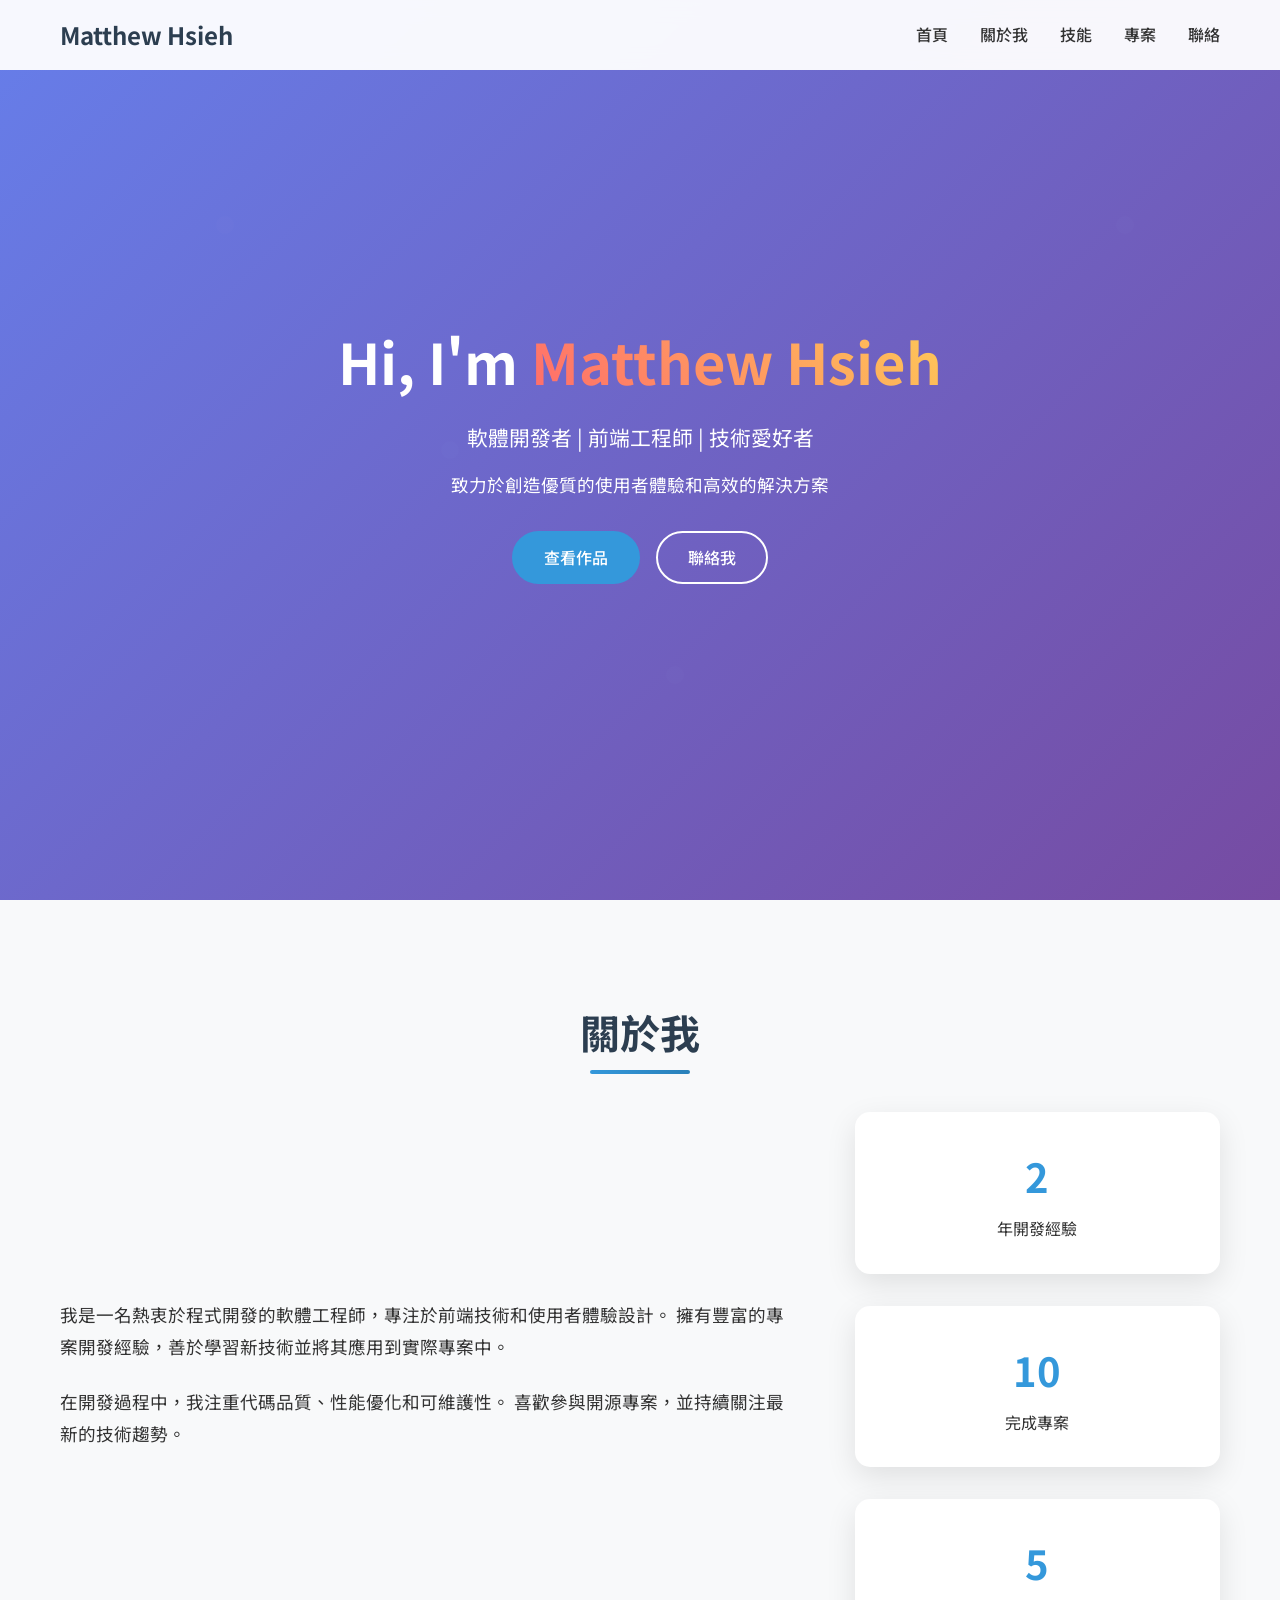
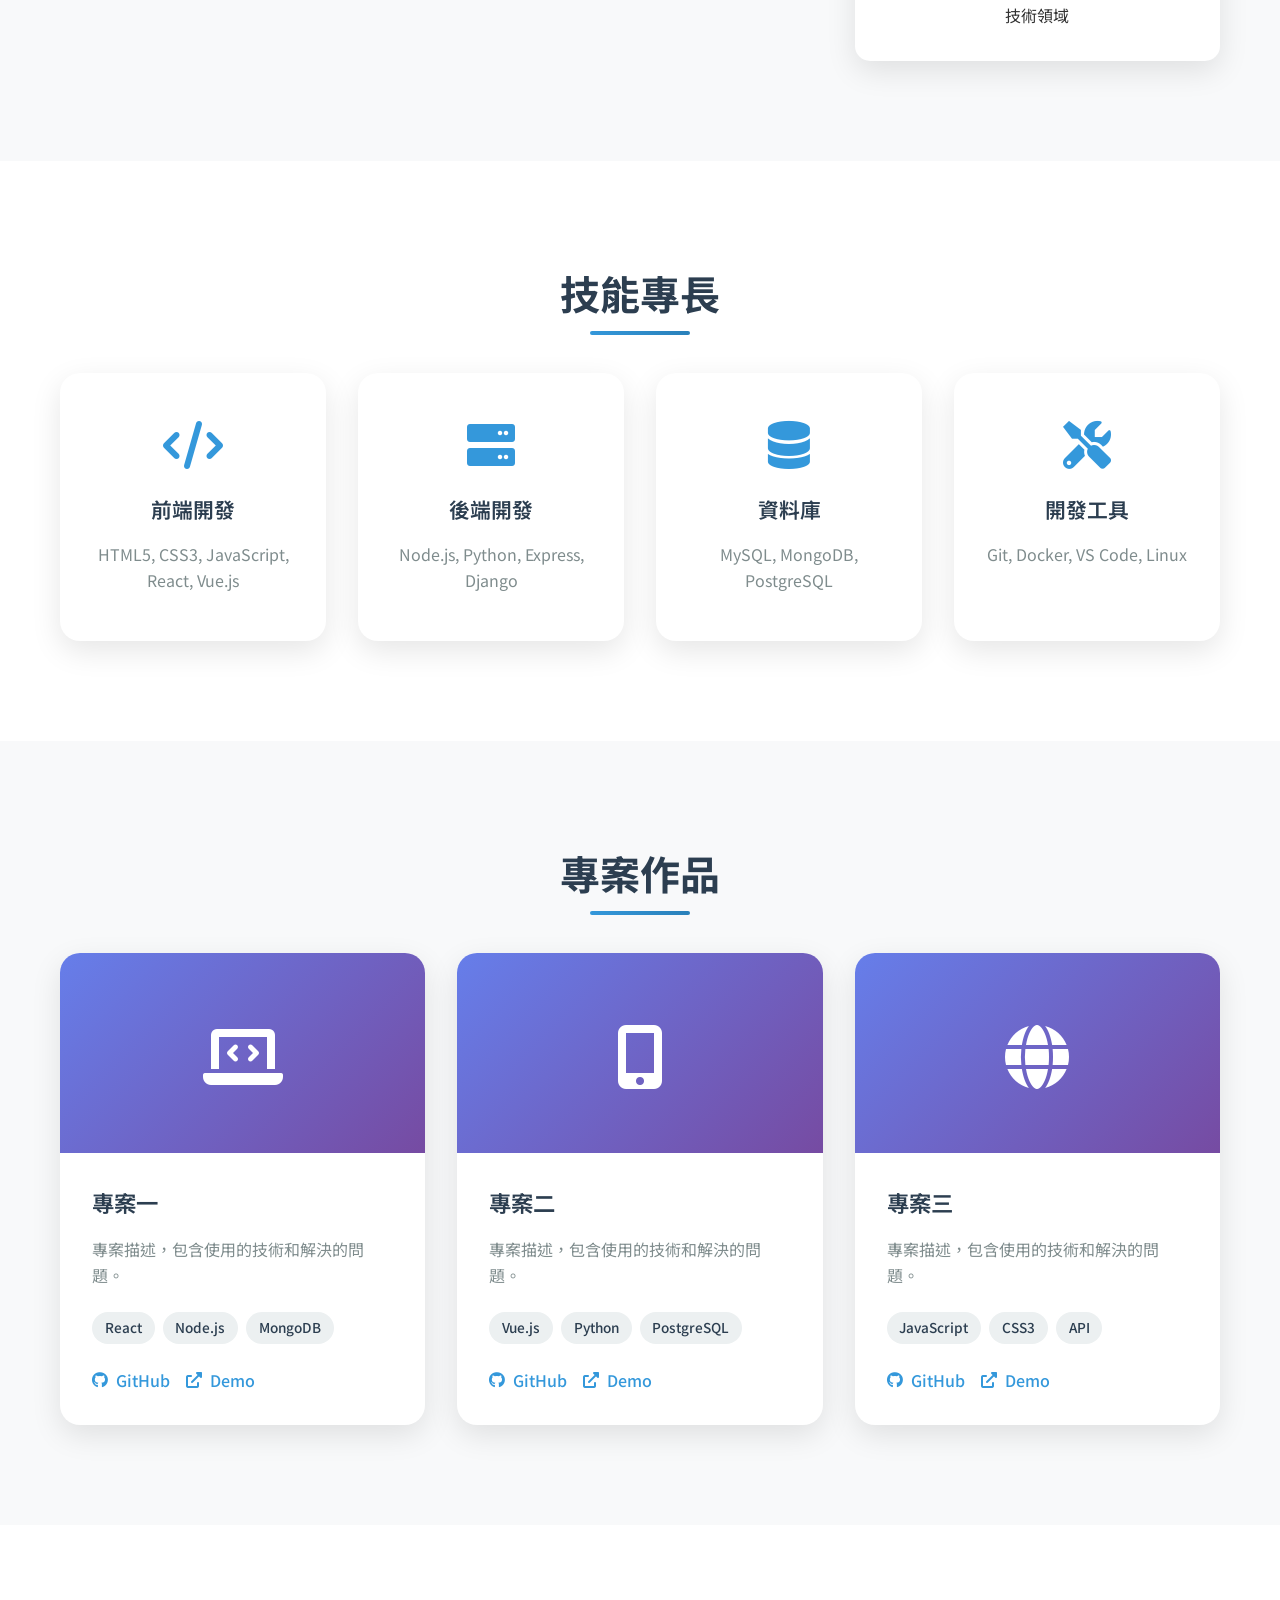
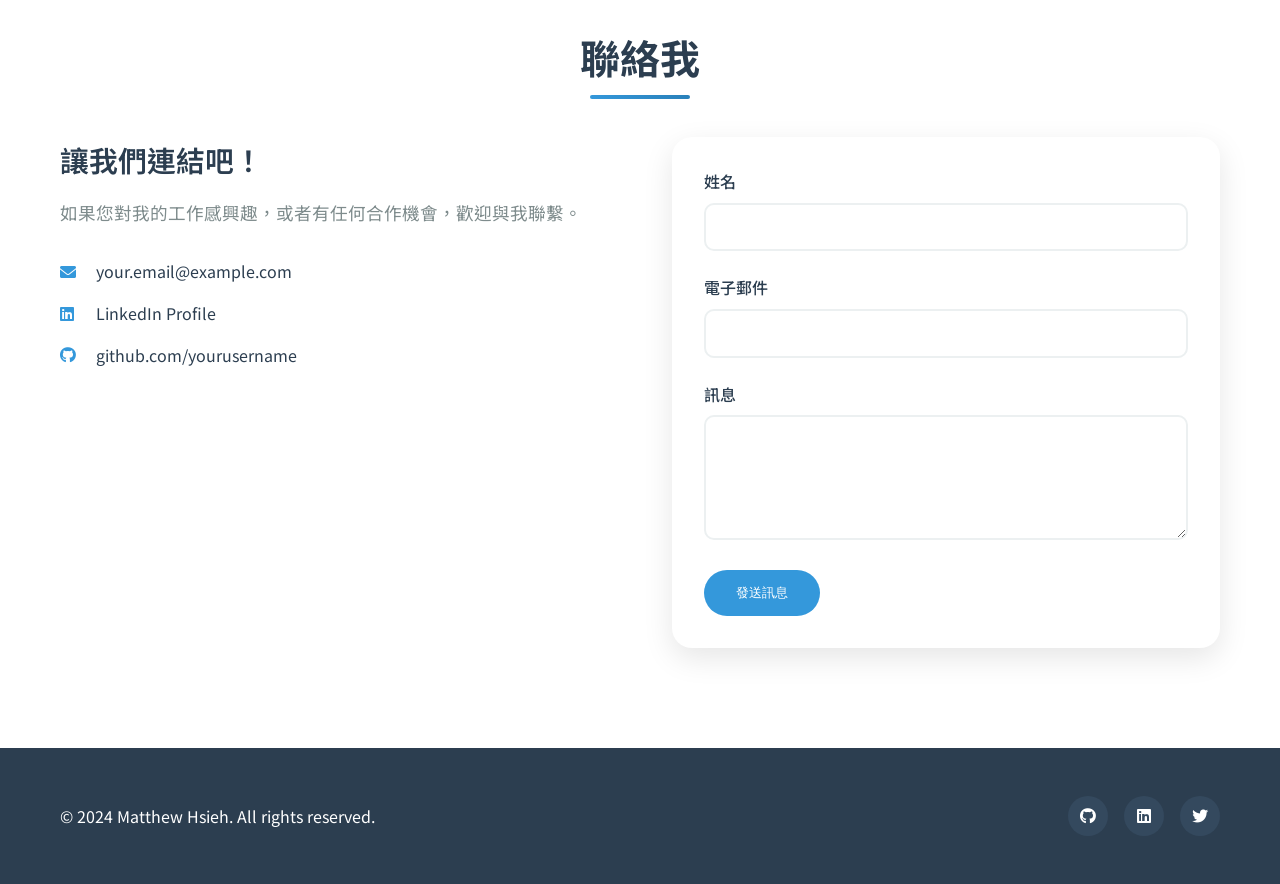
==== index.html @ 622dbfb8 ":sparkles: first page" ====
<!DOCTYPE html>
<html lang="zh-TW">
<head>
    <meta charset="UTF-8">
    <meta name="viewport" content="width=device-width, initial-scale=1.0">
    <title>Matthew Hsieh | 個人網頁</title>
    <link rel="stylesheet" href="style.css">
    <link href="https://fonts.googleapis.com/css2?family=Noto+Sans+TC:wght@300;400;500;700&display=swap" rel="stylesheet">
    <link rel="stylesheet" href="https://cdnjs.cloudflare.com/ajax/libs/font-awesome/6.0.0/css/all.min.css">
</head>
<body>
    <nav class="navbar">
        <div class="nav-container">
            <h2 class="nav-logo">Matthew Hsieh</h2>
            <div class="nav-menu">
                <a href="#home" class="nav-link">首頁</a>
                <a href="#about" class="nav-link">關於我</a>
                <a href="#skills" class="nav-link">技能</a>
                <a href="#projects" class="nav-link">專案</a>
                <a href="#contact" class="nav-link">聯絡</a>
            </div>
            <div class="hamburger">
                <span class="bar"></span>
                <span class="bar"></span>
                <span class="bar"></span>
            </div>
        </div>
    </nav>

    <section id="home" class="hero">
        <div class="hero-container">
            <div class="hero-content">
                <h1 class="hero-title">Hi, I'm <span class="highlight">Matthew Hsieh</span></h1>
                <p class="hero-subtitle">軟體開發者 | 前端工程師 | 技術愛好者</p>
                <p class="hero-description">
                    致力於創造優質的使用者體驗和高效的解決方案
                </p>
                <div class="hero-buttons">
                    <a href="#projects" class="btn btn-primary">查看作品</a>
                    <a href="#contact" class="btn btn-secondary">聯絡我</a>
                </div>
            </div>
        </div>
    </section>

    <section id="about" class="about">
        <div class="container">
            <h2 class="section-title">關於我</h2>
            <div class="about-content">
                <div class="about-text">
                    <p>
                        我是一名熱衷於程式開發的軟體工程師，專注於前端技術和使用者體驗設計。
                        擁有豐富的專案開發經驗，善於學習新技術並將其應用到實際專案中。
                    </p>
                    <p>
                        在開發過程中，我注重代碼品質、性能優化和可維護性。
                        喜歡參與開源專案，並持續關注最新的技術趨勢。
                    </p>
                </div>
                <div class="about-stats">
                    <div class="stat">
                        <h3>2+</h3>
                        <p>年開發經驗</p>
                    </div>
                    <div class="stat">
                        <h3>10+</h3>
                        <p>完成專案</p>
                    </div>
                    <div class="stat">
                        <h3>5+</h3>
                        <p>技術領域</p>
                    </div>
                </div>
            </div>
        </div>
    </section>

    <section id="skills" class="skills">
        <div class="container">
            <h2 class="section-title">技能專長</h2>
            <div class="skills-grid">
                <div class="skill-category">
                    <i class="fas fa-code"></i>
                    <h3>前端開發</h3>
                    <p>HTML5, CSS3, JavaScript, React, Vue.js</p>
                </div>
                <div class="skill-category">
                    <i class="fas fa-server"></i>
                    <h3>後端開發</h3>
                    <p>Node.js, Python, Express, Django</p>
                </div>
                <div class="skill-category">
                    <i class="fas fa-database"></i>
                    <h3>資料庫</h3>
                    <p>MySQL, MongoDB, PostgreSQL</p>
                </div>
                <div class="skill-category">
                    <i class="fas fa-tools"></i>
                    <h3>開發工具</h3>
                    <p>Git, Docker, VS Code, Linux</p>
                </div>
            </div>
        </div>
    </section>

    <section id="projects" class="projects">
        <div class="container">
            <h2 class="section-title">專案作品</h2>
            <div class="projects-grid">
                <div class="project-card">
                    <div class="project-image">
                        <div class="project-placeholder">
                            <i class="fas fa-laptop-code"></i>
                        </div>
                    </div>
                    <div class="project-content">
                        <h3>專案一</h3>
                        <p>專案描述，包含使用的技術和解決的問題。</p>
                        <div class="project-tech">
                            <span class="tech-tag">React</span>
                            <span class="tech-tag">Node.js</span>
                            <span class="tech-tag">MongoDB</span>
                        </div>
                        <div class="project-links">
                            <a href="#" class="project-link">
                                <i class="fab fa-github"></i> GitHub
                            </a>
                            <a href="#" class="project-link">
                                <i class="fas fa-external-link-alt"></i> Demo
                            </a>
                        </div>
                    </div>
                </div>

                <div class="project-card">
                    <div class="project-image">
                        <div class="project-placeholder">
                            <i class="fas fa-mobile-alt"></i>
                        </div>
                    </div>
                    <div class="project-content">
                        <h3>專案二</h3>
                        <p>專案描述，包含使用的技術和解決的問題。</p>
                        <div class="project-tech">
                            <span class="tech-tag">Vue.js</span>
                            <span class="tech-tag">Python</span>
                            <span class="tech-tag">PostgreSQL</span>
                        </div>
                        <div class="project-links">
                            <a href="#" class="project-link">
                                <i class="fab fa-github"></i> GitHub
                            </a>
                            <a href="#" class="project-link">
                                <i class="fas fa-external-link-alt"></i> Demo
                            </a>
                        </div>
                    </div>
                </div>

                <div class="project-card">
                    <div class="project-image">
                        <div class="project-placeholder">
                            <i class="fas fa-globe"></i>
                        </div>
                    </div>
                    <div class="project-content">
                        <h3>專案三</h3>
                        <p>專案描述，包含使用的技術和解決的問題。</p>
                        <div class="project-tech">
                            <span class="tech-tag">JavaScript</span>
                            <span class="tech-tag">CSS3</span>
                            <span class="tech-tag">API</span>
                        </div>
                        <div class="project-links">
                            <a href="#" class="project-link">
                                <i class="fab fa-github"></i> GitHub
                            </a>
                            <a href="#" class="project-link">
                                <i class="fas fa-external-link-alt"></i> Demo
                            </a>
                        </div>
                    </div>
                </div>
            </div>
        </div>
    </section>

    <section id="contact" class="contact">
        <div class="container">
            <h2 class="section-title">聯絡我</h2>
            <div class="contact-content">
                <div class="contact-info">
                    <h3>讓我們連結吧！</h3>
                    <p>如果您對我的工作感興趣，或者有任何合作機會，歡迎與我聯繫。</p>
                    <div class="contact-methods">
                        <div class="contact-method">
                            <i class="fas fa-envelope"></i>
                            <span>your.email@example.com</span>
                        </div>
                        <div class="contact-method">
                            <i class="fab fa-linkedin"></i>
                            <span>LinkedIn Profile</span>
                        </div>
                        <div class="contact-method">
                            <i class="fab fa-github"></i>
                            <span>github.com/yourusername</span>
                        </div>
                    </div>
                </div>
                <div class="contact-form">
                    <form>
                        <div class="form-group">
                            <label for="name">姓名</label>
                            <input type="text" id="name" name="name" required>
                        </div>
                        <div class="form-group">
                            <label for="email">電子郵件</label>
                            <input type="email" id="email" name="email" required>
                        </div>
                        <div class="form-group">
                            <label for="message">訊息</label>
                            <textarea id="message" name="message" rows="5" required></textarea>
                        </div>
                        <button type="submit" class="btn btn-primary">發送訊息</button>
                    </form>
                </div>
            </div>
        </div>
    </section>

    <footer class="footer">
        <div class="container">
            <p>&copy; 2024 Matthew Hsieh. All rights reserved.</p>
            <div class="social-links">
                <a href="#"><i class="fab fa-github"></i></a>
                <a href="#"><i class="fab fa-linkedin"></i></a>
                <a href="#"><i class="fab fa-twitter"></i></a>
            </div>
        </div>
    </footer>

    <script src="script.js"></script>
</body>
</html>
---- style.css ----
/* 全域設置 */
* {
    margin: 0;
    padding: 0;
    box-sizing: border-box;
}

body {
    font-family: 'Noto Sans TC', sans-serif;
    line-height: 1.6;
    color: #333;
    overflow-x: hidden;
}

html {
    scroll-behavior: smooth;
}

/* 容器 */
.container {
    max-width: 1200px;
    margin: 0 auto;
    padding: 0 20px;
}

/* 導航欄 */
.navbar {
    position: fixed;
    top: 0;
    width: 100%;
    background: rgba(255, 255, 255, 0.95);
    backdrop-filter: blur(10px);
    z-index: 1000;
    transition: all 0.3s ease;
}

.nav-container {
    max-width: 1200px;
    margin: 0 auto;
    padding: 1rem 20px;
    display: flex;
    justify-content: space-between;
    align-items: center;
}

.nav-logo {
    font-size: 1.5rem;
    font-weight: 700;
    color: #2c3e50;
    text-decoration: none;
}

.nav-menu {
    display: flex;
    gap: 2rem;
}

.nav-link {
    text-decoration: none;
    color: #333;
    font-weight: 500;
    transition: color 0.3s ease;
    position: relative;
}

.nav-link:hover {
    color: #3498db;
}

.nav-link::after {
    content: '';
    position: absolute;
    width: 0;
    height: 2px;
    bottom: -5px;
    left: 0;
    background-color: #3498db;
    transition: width 0.3s ease;
}

.nav-link:hover::after {
    width: 100%;
}

/* 漢堡選單 */
.hamburger {
    display: none;
    flex-direction: column;
    cursor: pointer;
}

.hamburger .bar {
    width: 25px;
    height: 3px;
    background-color: #333;
    margin: 3px 0;
    transition: 0.3s;
}

/* 主頁區域 */
.hero {
    min-height: 100vh;
    background: linear-gradient(135deg, #667eea 0%, #764ba2 100%);
    display: flex;
    align-items: center;
    position: relative;
    overflow: hidden;
}

.hero::before {
    content: '';
    position: absolute;
    top: 0;
    left: 0;
    right: 0;
    bottom: 0;
    background: url('data:image/svg+xml,<svg xmlns="http://www.w3.org/2000/svg" viewBox="0 0 100 100"><defs><pattern id="grain" width="100" height="100" patternUnits="userSpaceOnUse"><circle cx="25" cy="25" r="1" fill="white" opacity="0.1"/><circle cx="75" cy="75" r="1" fill="white" opacity="0.1"/><circle cx="50" cy="50" r="1" fill="white" opacity="0.1"/></pattern></defs><rect width="100" height="100" fill="url(%23grain)"/></svg>');
    opacity: 0.1;
}

.hero-container {
    max-width: 1200px;
    margin: 0 auto;
    padding: 0 20px;
    position: relative;
    z-index: 1;
}

.hero-content {
    text-align: center;
    color: white;
}

.hero-title {
    font-size: 3.5rem;
    font-weight: 700;
    margin-bottom: 1rem;
    opacity: 0;
    animation: fadeInUp 1s ease forwards 0.3s;
}

.highlight {
    background: linear-gradient(45deg, #ff6b6b, #feca57);
    -webkit-background-clip: text;
    -webkit-text-fill-color: transparent;
    background-clip: text;
}

.hero-subtitle {
    font-size: 1.3rem;
    margin-bottom: 1rem;
    opacity: 0;
    animation: fadeInUp 1s ease forwards 0.6s;
}

.hero-description {
    font-size: 1.1rem;
    margin-bottom: 2rem;
    max-width: 600px;
    margin-left: auto;
    margin-right: auto;
    opacity: 0;
    animation: fadeInUp 1s ease forwards 0.9s;
}

.hero-buttons {
    display: flex;
    gap: 1rem;
    justify-content: center;
    opacity: 0;
    animation: fadeInUp 1s ease forwards 1.2s;
}

/* 按鈕 */
.btn {
    display: inline-block;
    padding: 12px 30px;
    text-decoration: none;
    border-radius: 50px;
    font-weight: 500;
    transition: all 0.3s ease;
    border: 2px solid transparent;
}

.btn-primary {
    background: #3498db;
    color: white;
}

.btn-primary:hover {
    background: #2980b9;
    transform: translateY(-2px);
    box-shadow: 0 10px 20px rgba(52, 152, 219, 0.3);
}

.btn-secondary {
    background: transparent;
    color: white;
    border-color: white;
}

.btn-secondary:hover {
    background: white;
    color: #3498db;
    transform: translateY(-2px);
    box-shadow: 0 10px 20px rgba(255, 255, 255, 0.3);
}

/* 區塊標題 */
.section-title {
    text-align: center;
    font-size: 2.5rem;
    font-weight: 700;
    margin-bottom: 3rem;
    color: #2c3e50;
    position: relative;
}

.section-title::after {
    content: '';
    position: absolute;
    width: 100px;
    height: 4px;
    background: linear-gradient(45deg, #3498db, #2980b9);
    bottom: -10px;
    left: 50%;
    transform: translateX(-50%);
    border-radius: 2px;
}

/* 關於我區域 */
.about {
    padding: 100px 0;
    background: #f8f9fa;
}

.about-content {
    display: grid;
    grid-template-columns: 2fr 1fr;
    gap: 4rem;
    align-items: center;
}

.about-text {
    font-size: 1.1rem;
    line-height: 1.8;
}

.about-text p {
    margin-bottom: 1.5rem;
}

.about-stats {
    display: flex;
    flex-direction: column;
    gap: 2rem;
}

.stat {
    text-align: center;
    padding: 2rem;
    background: white;
    border-radius: 15px;
    box-shadow: 0 10px 30px rgba(0, 0, 0, 0.1);
    transition: transform 0.3s ease;
}

.stat:hover {
    transform: translateY(-5px);
}

.stat h3 {
    font-size: 2.5rem;
    font-weight: 700;
    color: #3498db;
    margin-bottom: 0.5rem;
}

/* 技能區域 */
.skills {
    padding: 100px 0;
}

.skills-grid {
    display: grid;
    grid-template-columns: repeat(auto-fit, minmax(250px, 1fr));
    gap: 2rem;
}

.skill-category {
    text-align: center;
    padding: 3rem 2rem;
    background: white;
    border-radius: 20px;
    box-shadow: 0 10px 30px rgba(0, 0, 0, 0.1);
    transition: all 0.3s ease;
    position: relative;
    overflow: hidden;
}

.skill-category::before {
    content: '';
    position: absolute;
    top: 0;
    left: 0;
    right: 0;
    height: 4px;
    background: linear-gradient(45deg, #3498db, #2980b9);
    transform: scaleX(0);
    transition: transform 0.3s ease;
}

.skill-category:hover::before {
    transform: scaleX(1);
}

.skill-category:hover {
    transform: translateY(-10px);
    box-shadow: 0 20px 40px rgba(0, 0, 0, 0.15);
}

.skill-category i {
    font-size: 3rem;
    color: #3498db;
    margin-bottom: 1.5rem;
}

.skill-category h3 {
    font-size: 1.3rem;
    font-weight: 600;
    margin-bottom: 1rem;
    color: #2c3e50;
}

.skill-category p {
    color: #7f8c8d;
    line-height: 1.6;
}

/* 專案區域 */
.projects {
    padding: 100px 0;
    background: #f8f9fa;
}

.projects-grid {
    display: grid;
    grid-template-columns: repeat(auto-fit, minmax(350px, 1fr));
    gap: 2rem;
}

.project-card {
    background: white;
    border-radius: 20px;
    overflow: hidden;
    box-shadow: 0 10px 30px rgba(0, 0, 0, 0.1);
    transition: all 0.3s ease;
}

.project-card:hover {
    transform: translateY(-10px);
    box-shadow: 0 20px 40px rgba(0, 0, 0, 0.15);
}

.project-image {
    height: 200px;
    background: linear-gradient(135deg, #667eea 0%, #764ba2 100%);
    display: flex;
    align-items: center;
    justify-content: center;
}

.project-placeholder {
    color: white;
    font-size: 4rem;
}

.project-content {
    padding: 2rem;
}

.project-content h3 {
    font-size: 1.4rem;
    font-weight: 600;
    margin-bottom: 1rem;
    color: #2c3e50;
}

.project-content p {
    color: #7f8c8d;
    line-height: 1.6;
    margin-bottom: 1.5rem;
}

.project-tech {
    display: flex;
    flex-wrap: wrap;
    gap: 0.5rem;
    margin-bottom: 1.5rem;
}

.tech-tag {
    background: #ecf0f1;
    color: #2c3e50;
    padding: 0.3rem 0.8rem;
    border-radius: 20px;
    font-size: 0.85rem;
    font-weight: 500;
}

.project-links {
    display: flex;
    gap: 1rem;
}

.project-link {
    display: inline-flex;
    align-items: center;
    gap: 0.5rem;
    color: #3498db;
    text-decoration: none;
    font-weight: 500;
    transition: color 0.3s ease;
}

.project-link:hover {
    color: #2980b9;
}

/* 聯絡區域 */
.contact {
    padding: 100px 0;
}

.contact-content {
    display: grid;
    grid-template-columns: 1fr 1fr;
    gap: 4rem;
    align-items: start;
}

.contact-info h3 {
    font-size: 1.8rem;
    font-weight: 600;
    margin-bottom: 1rem;
    color: #2c3e50;
}

.contact-info p {
    font-size: 1.1rem;
    line-height: 1.6;
    margin-bottom: 2rem;
    color: #7f8c8d;
}

.contact-methods {
    display: flex;
    flex-direction: column;
    gap: 1rem;
}

.contact-method {
    display: flex;
    align-items: center;
    gap: 1rem;
    color: #2c3e50;
}

.contact-method i {
    color: #3498db;
    width: 20px;
}

/* 聯絡表單 */
.contact-form {
    background: white;
    padding: 2rem;
    border-radius: 20px;
    box-shadow: 0 10px 30px rgba(0, 0, 0, 0.1);
}

.form-group {
    margin-bottom: 1.5rem;
}

.form-group label {
    display: block;
    margin-bottom: 0.5rem;
    font-weight: 500;
    color: #2c3e50;
}

.form-group input,
.form-group textarea {
    width: 100%;
    padding: 0.8rem;
    border: 2px solid #ecf0f1;
    border-radius: 10px;
    font-family: inherit;
    transition: border-color 0.3s ease;
    resize: vertical;
}

.form-group input:focus,
.form-group textarea:focus {
    outline: none;
    border-color: #3498db;
}

/* 頁腳 */
.footer {
    background: #2c3e50;
    color: white;
    text-align: center;
    padding: 3rem 0;
}

.footer .container {
    display: flex;
    justify-content: space-between;
    align-items: center;
}

.social-links {
    display: flex;
    gap: 1rem;
}

.social-links a {
    display: inline-flex;
    align-items: center;
    justify-content: center;
    width: 40px;
    height: 40px;
    background: #34495e;
    color: white;
    border-radius: 50%;
    text-decoration: none;
    transition: all 0.3s ease;
}

.social-links a:hover {
    background: #3498db;
    transform: translateY(-3px);
}

/* 動畫 */
@keyframes fadeInUp {
    from {
        opacity: 0;
        transform: translateY(30px);
    }
    to {
        opacity: 1;
        transform: translateY(0);
    }
}

/* 響應式設計 */
@media (max-width: 768px) {
    .nav-menu {
        position: fixed;
        left: -100%;
        top: 70px;
        flex-direction: column;
        background-color: white;
        width: 100%;
        text-align: center;
        transition: 0.3s;
        box-shadow: 0 10px 27px rgba(0, 0, 0, 0.05);
        padding: 2rem 0;
    }

    .nav-menu.active {
        left: 0;
    }

    .hamburger {
        display: flex;
    }

    .hamburger.active .bar:nth-child(2) {
        opacity: 0;
    }

    .hamburger.active .bar:nth-child(1) {
        transform: translateY(8px) rotate(45deg);
    }

    .hamburger.active .bar:nth-child(3) {
        transform: translateY(-8px) rotate(-45deg);
    }

    .hero-title {
        font-size: 2.5rem;
    }

    .hero-buttons {
        flex-direction: column;
        align-items: center;
    }

    .about-content {
        grid-template-columns: 1fr;
        gap: 2rem;
    }

    .about-stats {
        flex-direction: row;
        justify-content: space-around;
    }

    .contact-content {
        grid-template-columns: 1fr;
        gap: 2rem;
    }

    .footer .container {
        flex-direction: column;
        gap: 1rem;
    }

    .projects-grid {
        grid-template-columns: 1fr;
    }
}

@media (max-width: 480px) {
    .hero-title {
        font-size: 2rem;
    }
    
    .section-title {
        font-size: 2rem;
    }
    
    .about-stats {
        flex-direction: column;
    }
    
    .skills-grid {
        grid-template-columns: 1fr;
    }
}
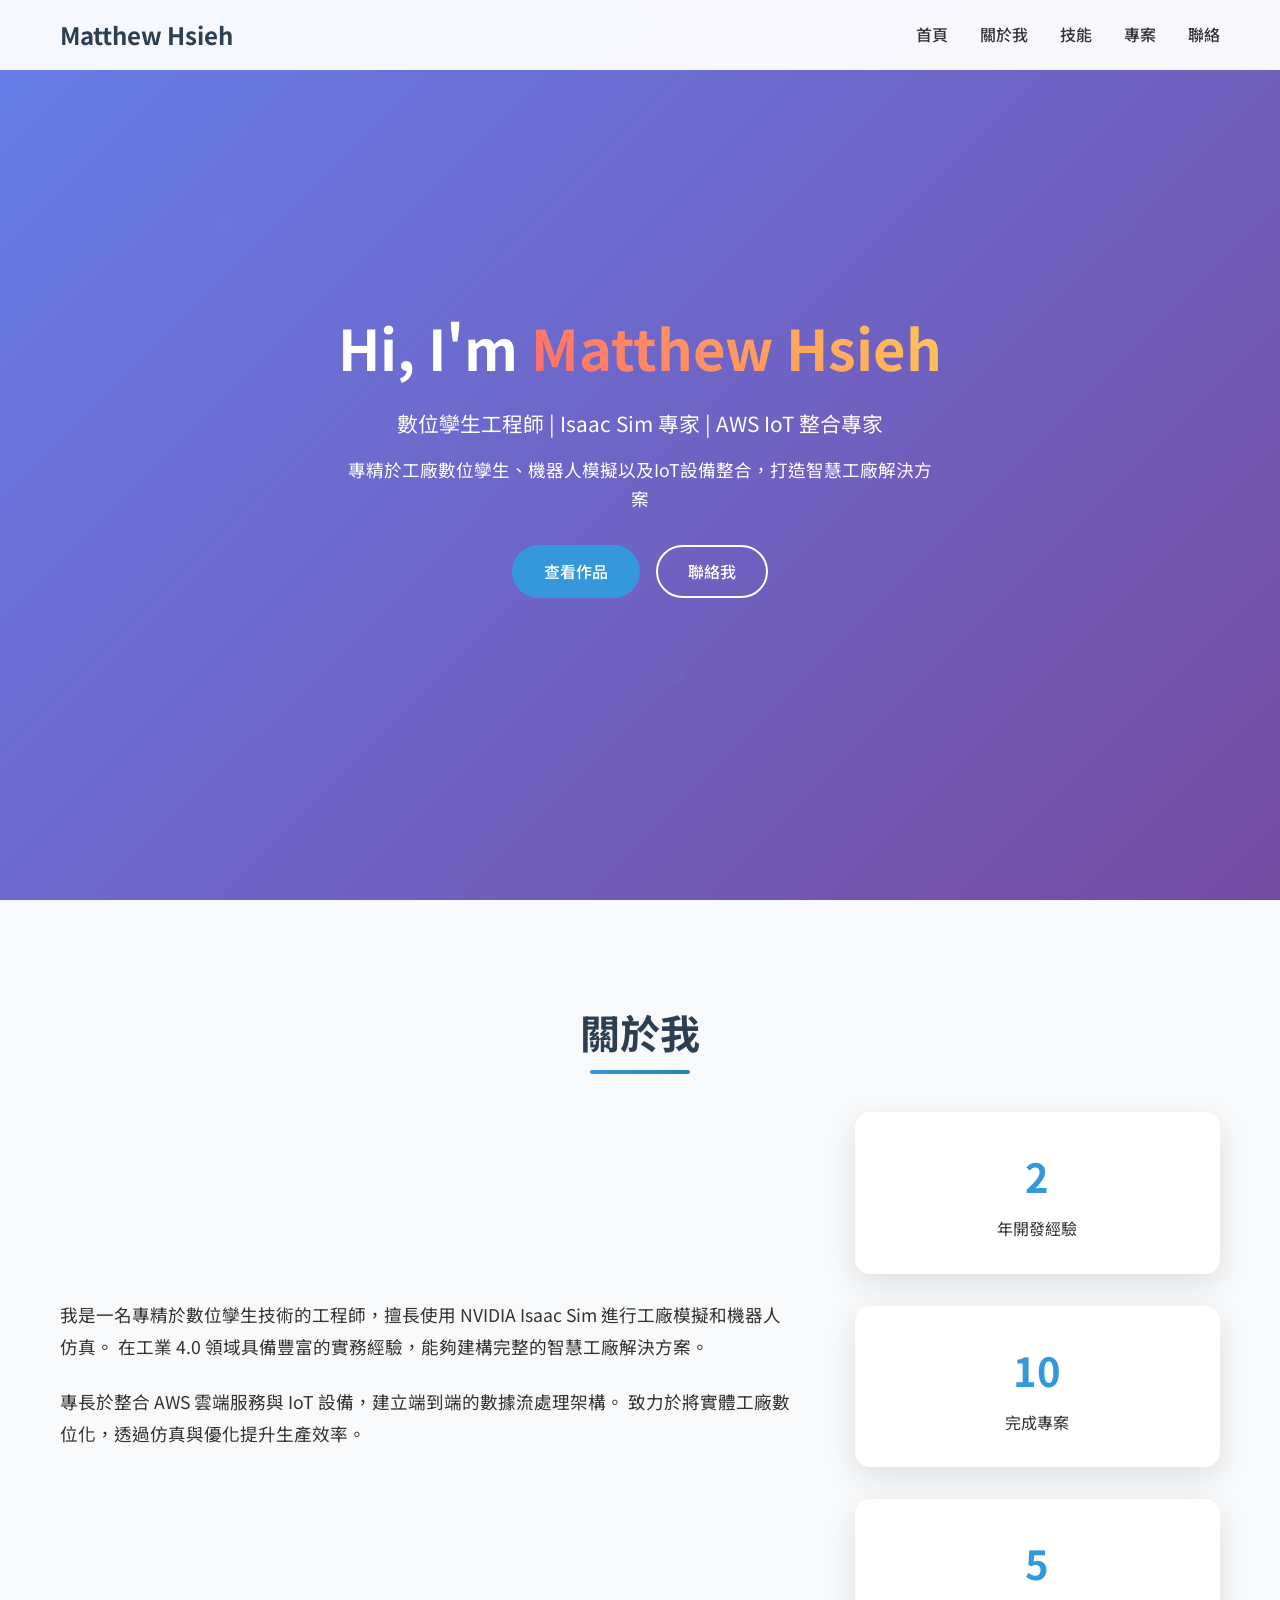
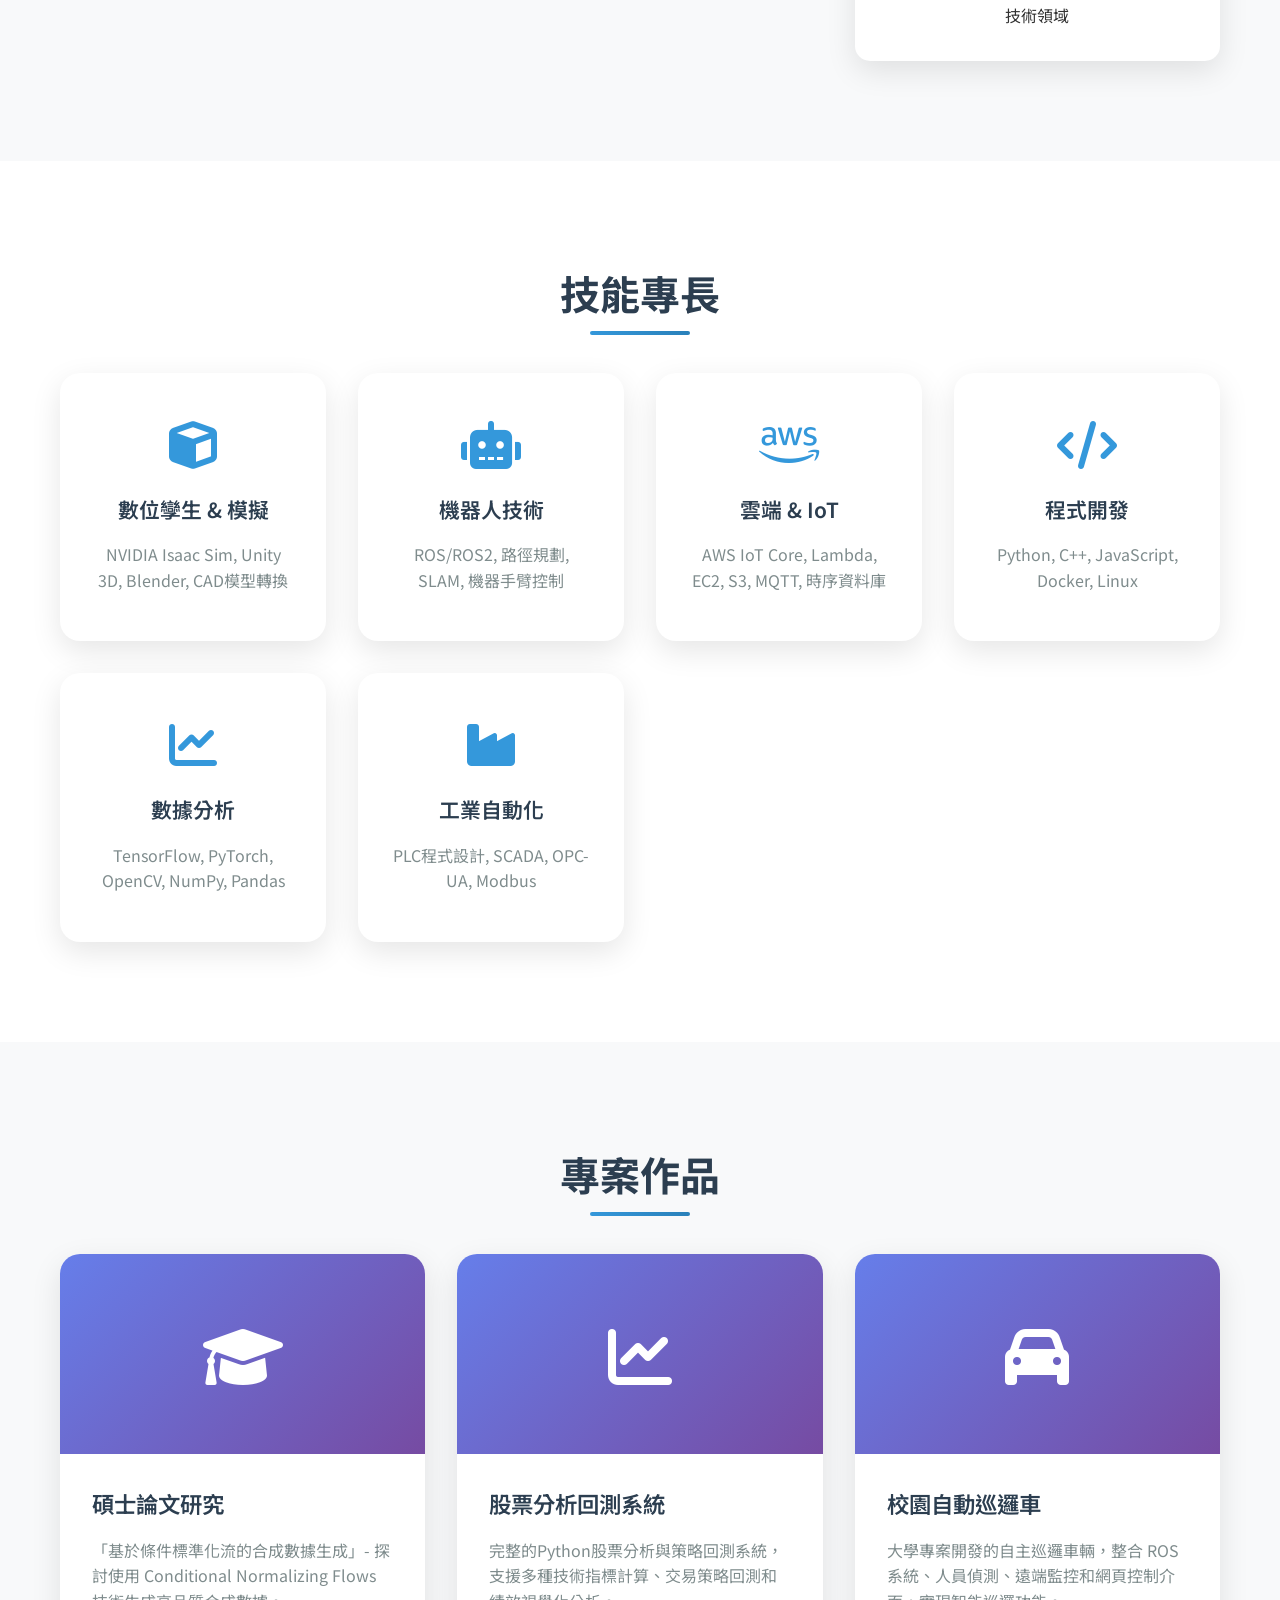
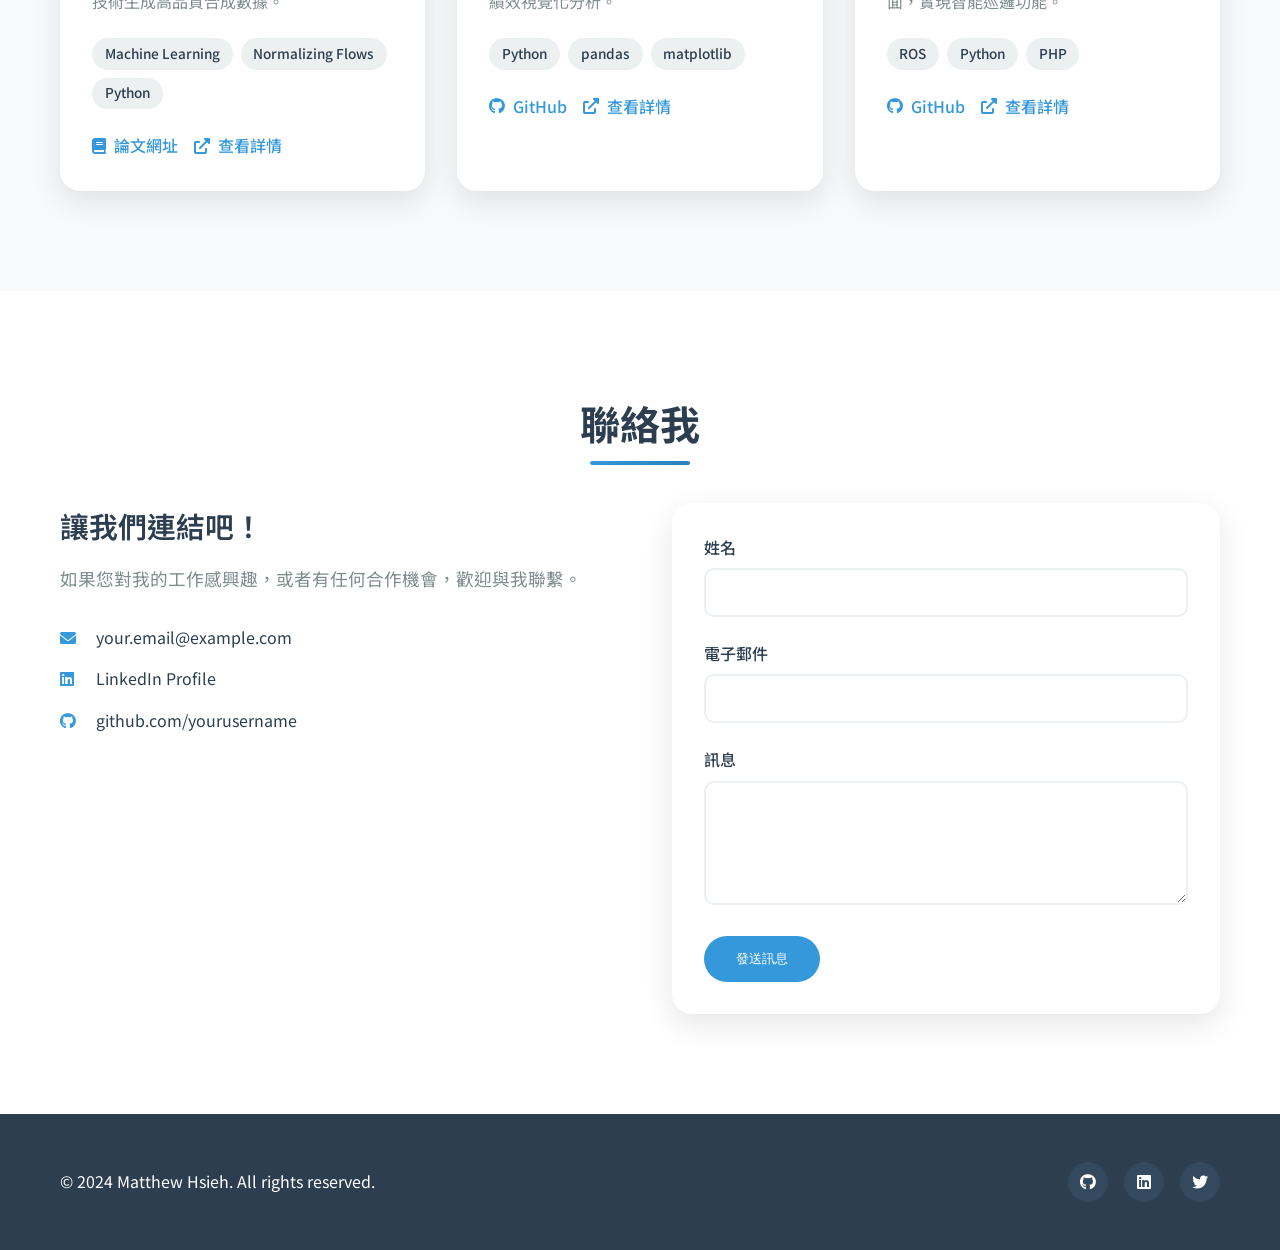
==== commit 005c8946: ":memo: modify project description" ====
--- a/index.html
+++ b/index.html
@@ -31,9 +31,9 @@
         <div class="hero-container">
             <div class="hero-content">
                 <h1 class="hero-title">Hi, I'm <span class="highlight">Matthew Hsieh</span></h1>
-                <p class="hero-subtitle">軟體開發者 | 前端工程師 | 技術愛好者</p>
+                <p class="hero-subtitle">數位孿生工程師 | Isaac Sim 專家 | AWS IoT 整合專家</p>
                 <p class="hero-description">
-                    致力於創造優質的使用者體驗和高效的解決方案
+                    專精於工廠數位孿生、機器人模擬以及IoT設備整合，打造智慧工廠解決方案
                 </p>
                 <div class="hero-buttons">
                     <a href="#projects" class="btn btn-primary">查看作品</a>
@@ -49,12 +49,12 @@
             <div class="about-content">
                 <div class="about-text">
                     <p>
-                        我是一名熱衷於程式開發的軟體工程師，專注於前端技術和使用者體驗設計。
-                        擁有豐富的專案開發經驗，善於學習新技術並將其應用到實際專案中。
+                        我是一名專精於數位孿生技術的工程師，擅長使用 NVIDIA Isaac Sim 進行工廠模擬和機器人仿真。
+                        在工業 4.0 領域具備豐富的實務經驗，能夠建構完整的智慧工廠解決方案。
                     </p>
                     <p>
-                        在開發過程中，我注重代碼品質、性能優化和可維護性。
-                        喜歡參與開源專案，並持續關注最新的技術趨勢。
+                        專長於整合 AWS 雲端服務與 IoT 設備，建立端到端的數據流處理架構。
+                        致力於將實體工廠數位化，透過仿真與優化提升生產效率。
                     </p>
                 </div>
                 <div class="about-stats">
@@ -80,24 +80,34 @@
             <h2 class="section-title">技能專長</h2>
             <div class="skills-grid">
                 <div class="skill-category">
+                    <i class="fas fa-cube"></i>
+                    <h3>數位孿生 & 模擬</h3>
+                    <p>NVIDIA Isaac Sim, Unity 3D, Blender, CAD模型轉換</p>
+                </div>
+                <div class="skill-category">
+                    <i class="fas fa-robot"></i>
+                    <h3>機器人技術</h3>
+                    <p>ROS/ROS2, 路徑規劃, SLAM, 機器手臂控制</p>
+                </div>
+                <div class="skill-category">
+                    <i class="fab fa-aws"></i>
+                    <h3>雲端 & IoT</h3>
+                    <p>AWS IoT Core, Lambda, EC2, S3, MQTT, 時序資料庫</p>
+                </div>
+                <div class="skill-category">
                     <i class="fas fa-code"></i>
-                    <h3>前端開發</h3>
-                    <p>HTML5, CSS3, JavaScript, React, Vue.js</p>
-                </div>
-                <div class="skill-category">
-                    <i class="fas fa-server"></i>
-                    <h3>後端開發</h3>
-                    <p>Node.js, Python, Express, Django</p>
-                </div>
-                <div class="skill-category">
-                    <i class="fas fa-database"></i>
-                    <h3>資料庫</h3>
-                    <p>MySQL, MongoDB, PostgreSQL</p>
-                </div>
-                <div class="skill-category">
-                    <i class="fas fa-tools"></i>
-                    <h3>開發工具</h3>
-                    <p>Git, Docker, VS Code, Linux</p>
+                    <h3>程式開發</h3>
+                    <p>Python, C++, JavaScript, Docker, Linux</p>
+                </div>
+                <div class="skill-category">
+                    <i class="fas fa-chart-line"></i>
+                    <h3>數據分析</h3>
+                    <p>TensorFlow, PyTorch, OpenCV, NumPy, Pandas</p>
+                </div>
+                <div class="skill-category">
+                    <i class="fas fa-industry"></i>
+                    <h3>工業自動化</h3>
+                    <p>PLC程式設計, SCADA, OPC-UA, Modbus</p>
                 </div>
             </div>
         </div>
@@ -110,23 +120,23 @@
                 <div class="project-card">
                     <div class="project-image">
                         <div class="project-placeholder">
-                            <i class="fas fa-laptop-code"></i>
+                            <i class="fas fa-graduation-cap"></i>
                         </div>
                     </div>
                     <div class="project-content">
-                        <h3>專案一</h3>
-                        <p>專案描述，包含使用的技術和解決的問題。</p>
+                        <h3>碩士論文研究</h3>
+                        <p>「基於條件標準化流的合成數據生成」- 探討使用 Conditional Normalizing Flows 技術生成高品質合成數據。</p>
                         <div class="project-tech">
-                            <span class="tech-tag">React</span>
-                            <span class="tech-tag">Node.js</span>
-                            <span class="tech-tag">MongoDB</span>
+                            <span class="tech-tag">Machine Learning</span>
+                            <span class="tech-tag">Normalizing Flows</span>
+                            <span class="tech-tag">Python</span>
                         </div>
                         <div class="project-links">
-                            <a href="#" class="project-link">
-                                <i class="fab fa-github"></i> GitHub
-                            </a>
-                            <a href="#" class="project-link">
-                                <i class="fas fa-external-link-alt"></i> Demo
+                            <a href="https://ndltd.ncl.edu.tw/cgi-bin/gs32/gsweb.cgi/login?o=dnclcdr&s=id=%22112NYCU542B015%22.&searchmode=basic" class="project-link">
+                                <i class="fas fa-book"></i> 論文網址
+                            </a>
+                            <a href="https://ndltd.ncl.edu.tw/cgi-bin/gs32/gsweb.cgi/login?o=dnclcdr&s=id=%22112NYCU542B015%22.&searchmode=basic" class="project-link">
+                                <i class="fas fa-external-link-alt"></i> 查看詳情
                             </a>
                         </div>
                     </div>
@@ -135,23 +145,23 @@
                 <div class="project-card">
                     <div class="project-image">
                         <div class="project-placeholder">
-                            <i class="fas fa-mobile-alt"></i>
+                            <i class="fas fa-chart-line"></i>
                         </div>
                     </div>
                     <div class="project-content">
-                        <h3>專案二</h3>
-                        <p>專案描述，包含使用的技術和解決的問題。</p>
+                        <h3>股票分析回測系統</h3>
+                        <p>完整的Python股票分析與策略回測系統，支援多種技術指標計算、交易策略回測和績效視覺化分析。</p>
                         <div class="project-tech">
-                            <span class="tech-tag">Vue.js</span>
                             <span class="tech-tag">Python</span>
-                            <span class="tech-tag">PostgreSQL</span>
+                            <span class="tech-tag">pandas</span>
+                            <span class="tech-tag">matplotlib</span>
                         </div>
                         <div class="project-links">
-                            <a href="#" class="project-link">
+                            <a href="https://github.com/matthewHsieh/Stock" class="project-link">
                                 <i class="fab fa-github"></i> GitHub
                             </a>
-                            <a href="#" class="project-link">
-                                <i class="fas fa-external-link-alt"></i> Demo
+                            <a href="https://github.com/matthewHsieh/Stock" class="project-link">
+                                <i class="fas fa-external-link-alt"></i> 查看詳情
                             </a>
                         </div>
                     </div>
@@ -160,23 +170,23 @@
                 <div class="project-card">
                     <div class="project-image">
                         <div class="project-placeholder">
-                            <i class="fas fa-globe"></i>
+                            <i class="fas fa-car"></i>
                         </div>
                     </div>
                     <div class="project-content">
-                        <h3>專案三</h3>
-                        <p>專案描述，包含使用的技術和解決的問題。</p>
+                        <h3>校園自動巡邏車</h3>
+                        <p>大學專案開發的自主巡邏車輛，整合 ROS 系統、人員偵測、遠端監控和網頁控制介面，實現智能巡邏功能。</p>
                         <div class="project-tech">
-                            <span class="tech-tag">JavaScript</span>
-                            <span class="tech-tag">CSS3</span>
-                            <span class="tech-tag">API</span>
+                            <span class="tech-tag">ROS</span>
+                            <span class="tech-tag">Python</span>
+                            <span class="tech-tag">PHP</span>
                         </div>
                         <div class="project-links">
-                            <a href="#" class="project-link">
+                            <a href="https://github.com/matthewHsieh/campusCar" class="project-link">
                                 <i class="fab fa-github"></i> GitHub
                             </a>
-                            <a href="#" class="project-link">
-                                <i class="fas fa-external-link-alt"></i> Demo
+                            <a href="https://github.com/matthewHsieh/campusCar" class="project-link">
+                                <i class="fas fa-external-link-alt"></i> 查看詳情
                             </a>
                         </div>
                     </div>
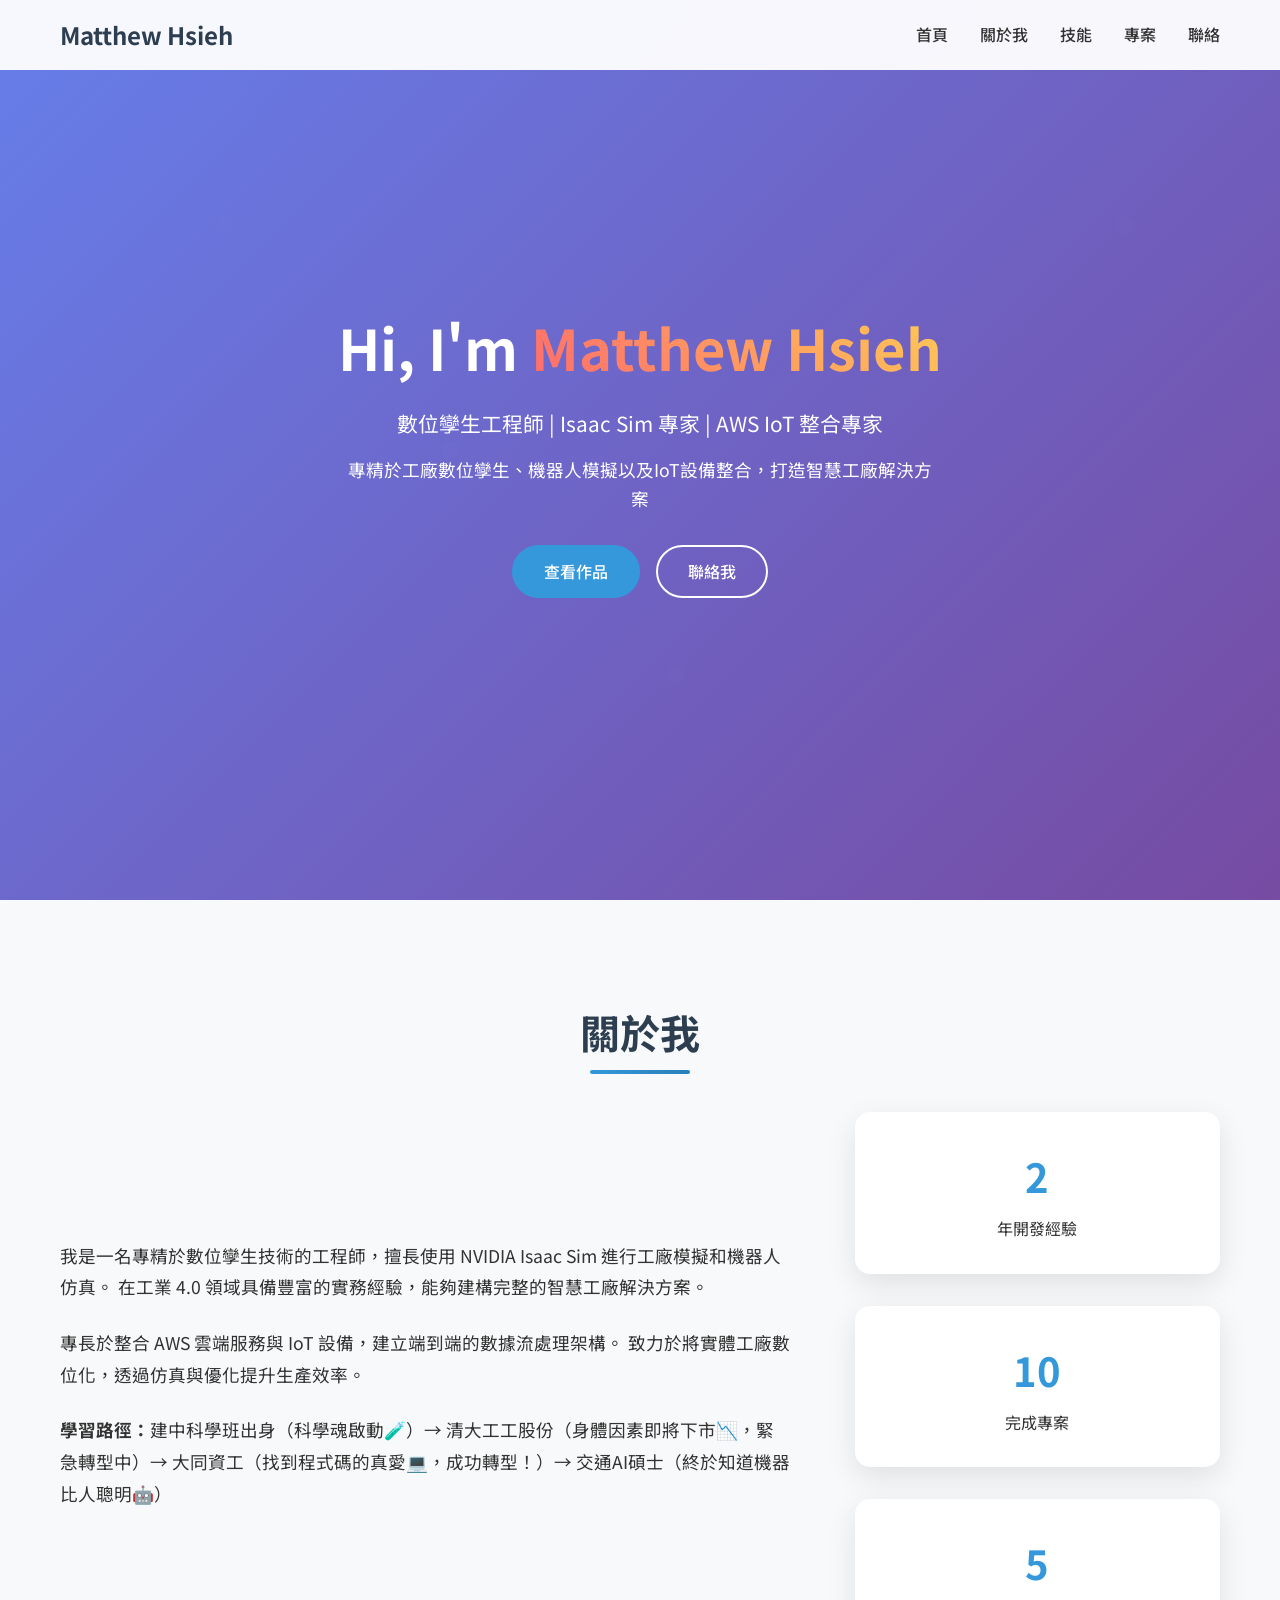
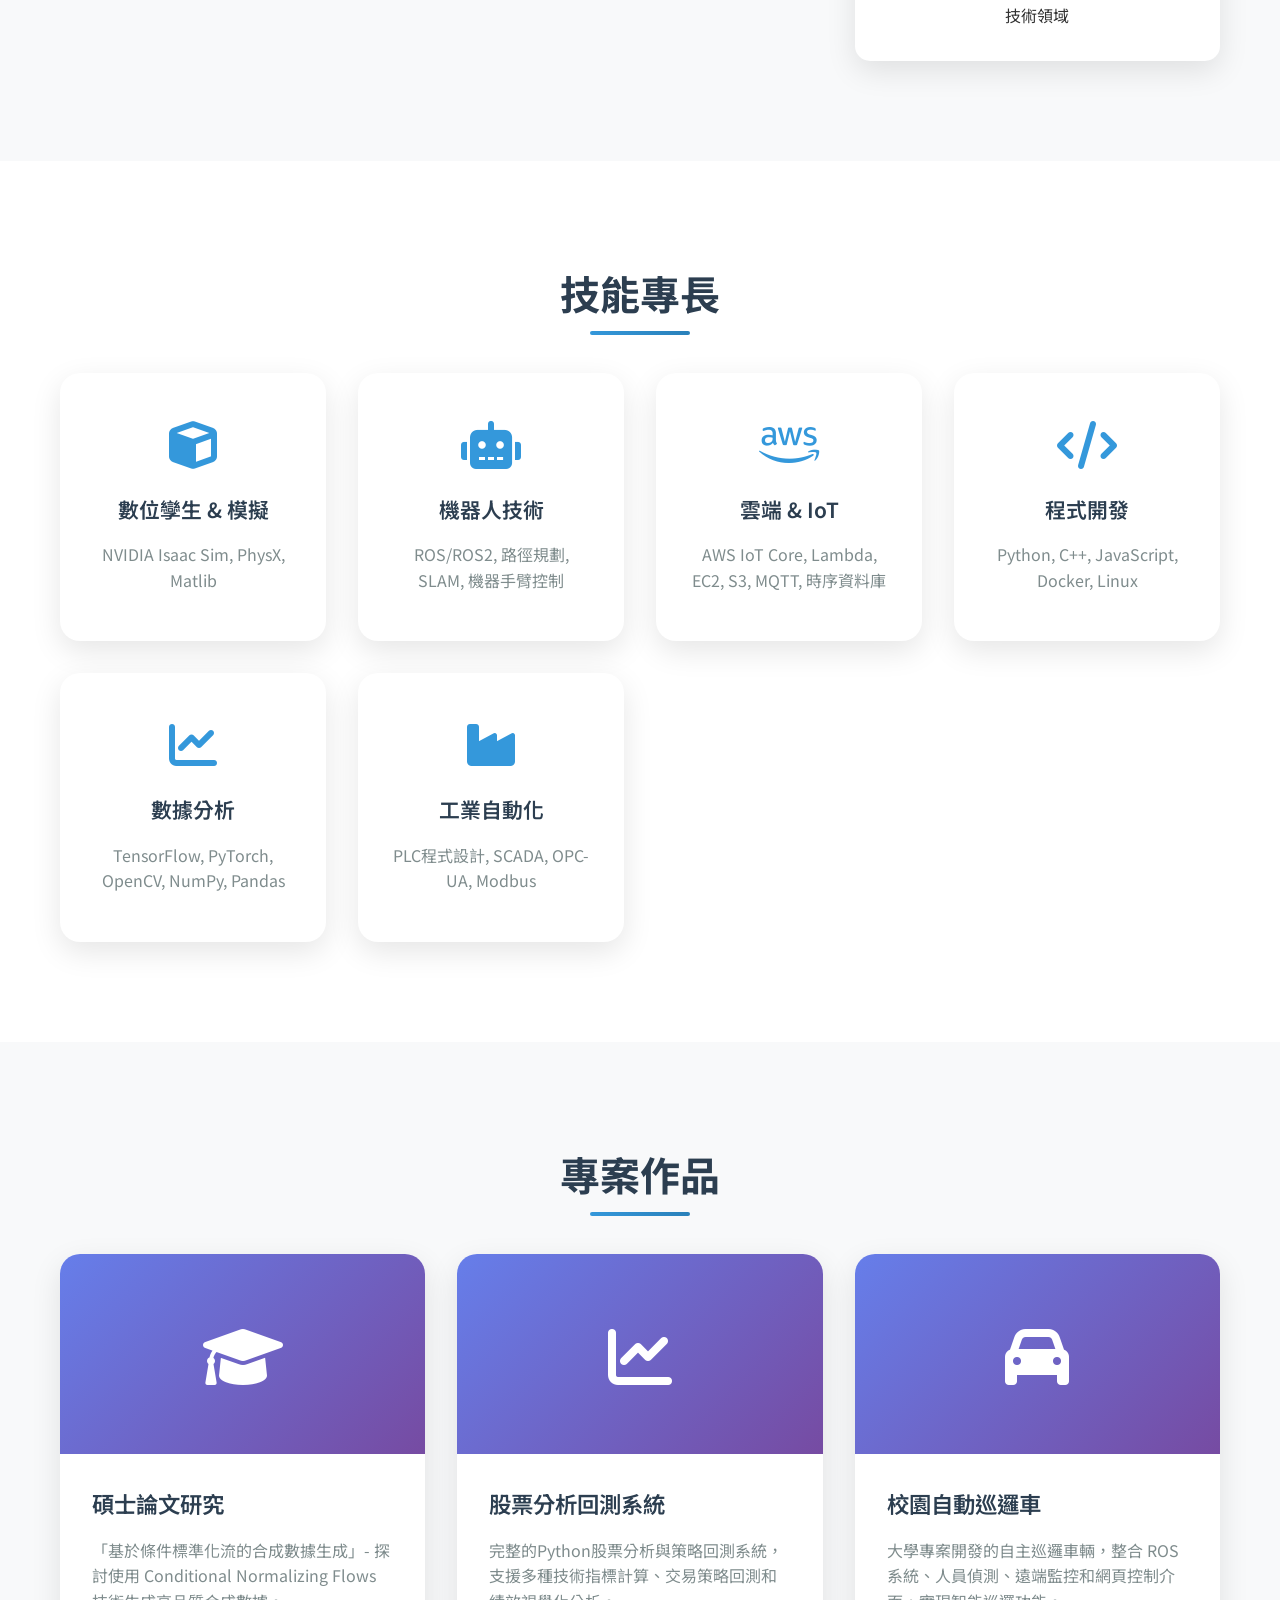
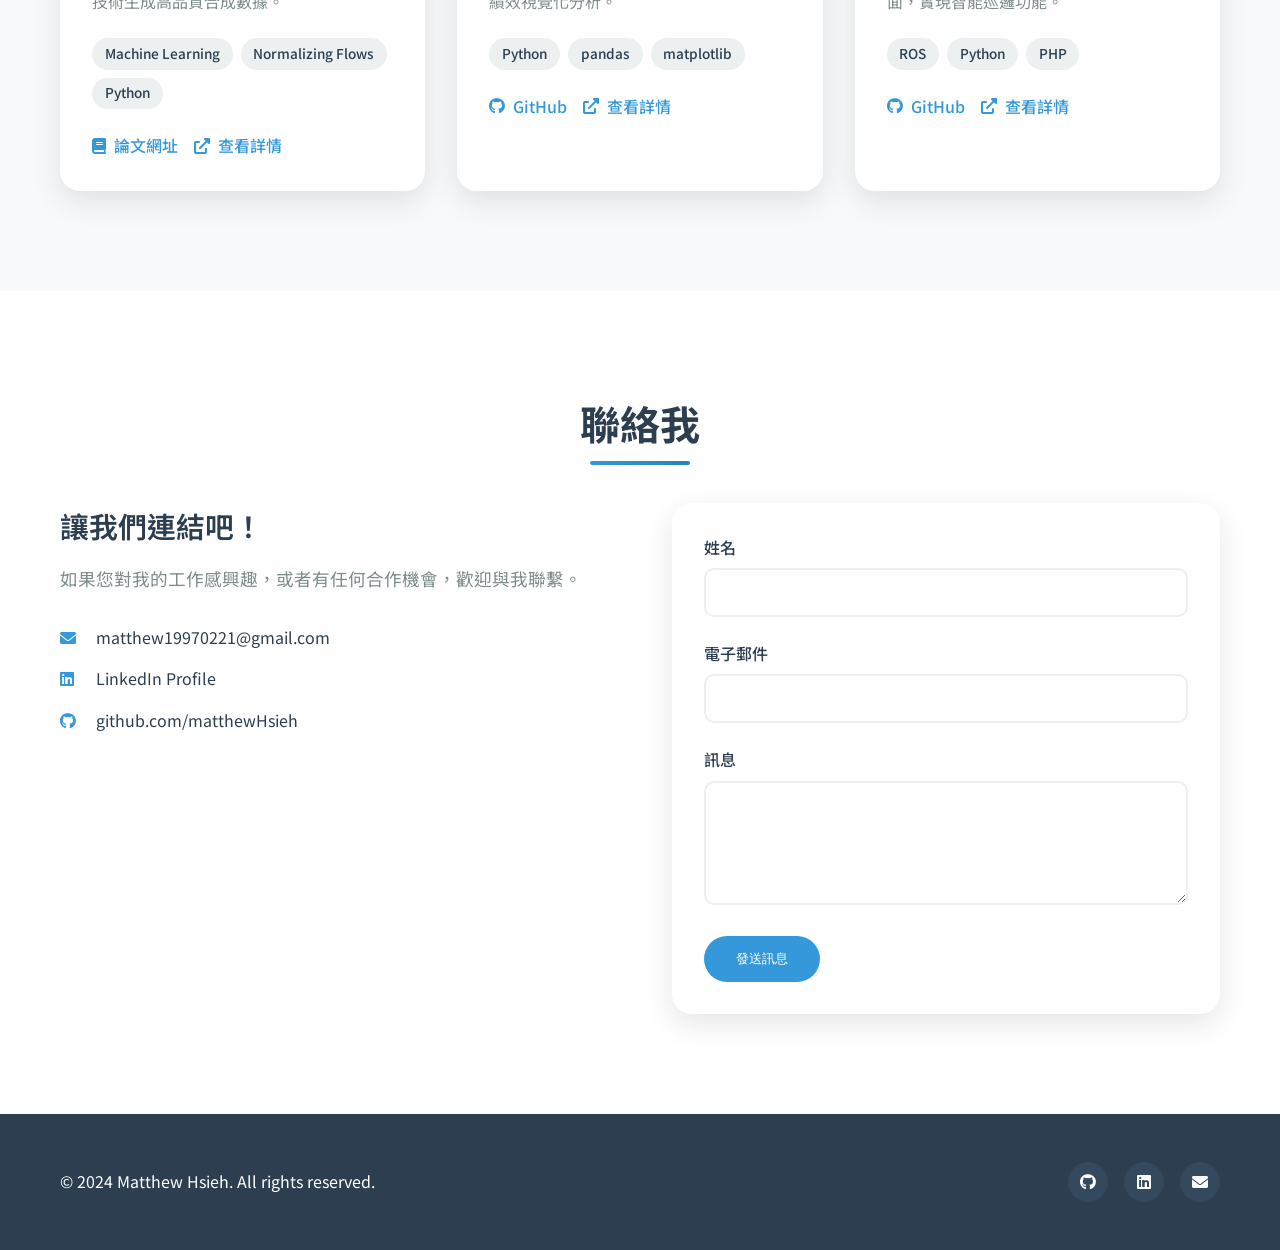
==== commit c88b4a31: ":memo: modify statement" ====
--- a/index.html
+++ b/index.html
@@ -56,6 +56,10 @@
                         專長於整合 AWS 雲端服務與 IoT 設備，建立端到端的數據流處理架構。
                         致力於將實體工廠數位化，透過仿真與優化提升生產效率。
                     </p>
+                    <p>
+                        <strong>學習路徑：</strong>建中科學班出身（科學魂啟動🧪）→ 清大工工股份（身體因素即將下市📉，緊急轉型中）→ 
+                        大同資工（找到程式碼的真愛💻，成功轉型！）→ 交通AI碩士（終於知道機器比人聰明🤖）
+                    </p>
                 </div>
                 <div class="about-stats">
                     <div class="stat">
@@ -82,7 +86,7 @@
                 <div class="skill-category">
                     <i class="fas fa-cube"></i>
                     <h3>數位孿生 & 模擬</h3>
-                    <p>NVIDIA Isaac Sim, Unity 3D, Blender, CAD模型轉換</p>
+                    <p>NVIDIA Isaac Sim, PhysX, Matlib</p>
                 </div>
                 <div class="skill-category">
                     <i class="fas fa-robot"></i>
@@ -205,15 +209,15 @@
                     <div class="contact-methods">
                         <div class="contact-method">
                             <i class="fas fa-envelope"></i>
-                            <span>your.email@example.com</span>
+                            <span>matthew19970221@gmail.com</span>
                         </div>
                         <div class="contact-method">
                             <i class="fab fa-linkedin"></i>
-                            <span>LinkedIn Profile</span>
+                            <a href="https://www.linkedin.com/in/%E6%98%87%E6%A2%81-%E8%A7%A3-1a6663268/" style="color: inherit; text-decoration: none;">LinkedIn Profile</a>
                         </div>
                         <div class="contact-method">
                             <i class="fab fa-github"></i>
-                            <span>github.com/yourusername</span>
+                            <a href="https://github.com/matthewHsieh" style="color: inherit; text-decoration: none;">github.com/matthewHsieh</a>
                         </div>
                     </div>
                 </div>
@@ -242,9 +246,9 @@
         <div class="container">
             <p>&copy; 2024 Matthew Hsieh. All rights reserved.</p>
             <div class="social-links">
-                <a href="#"><i class="fab fa-github"></i></a>
-                <a href="#"><i class="fab fa-linkedin"></i></a>
-                <a href="#"><i class="fab fa-twitter"></i></a>
+                <a href="https://github.com/matthewHsieh"><i class="fab fa-github"></i></a>
+                <a href="https://www.linkedin.com/in/%E6%98%87%E6%A2%81-%E8%A7%A3-1a6663268/"><i class="fab fa-linkedin"></i></a>
+                <a href="mailto:matthew19970221@gmail.com"><i class="fas fa-envelope"></i></a>
             </div>
         </div>
     </footer>
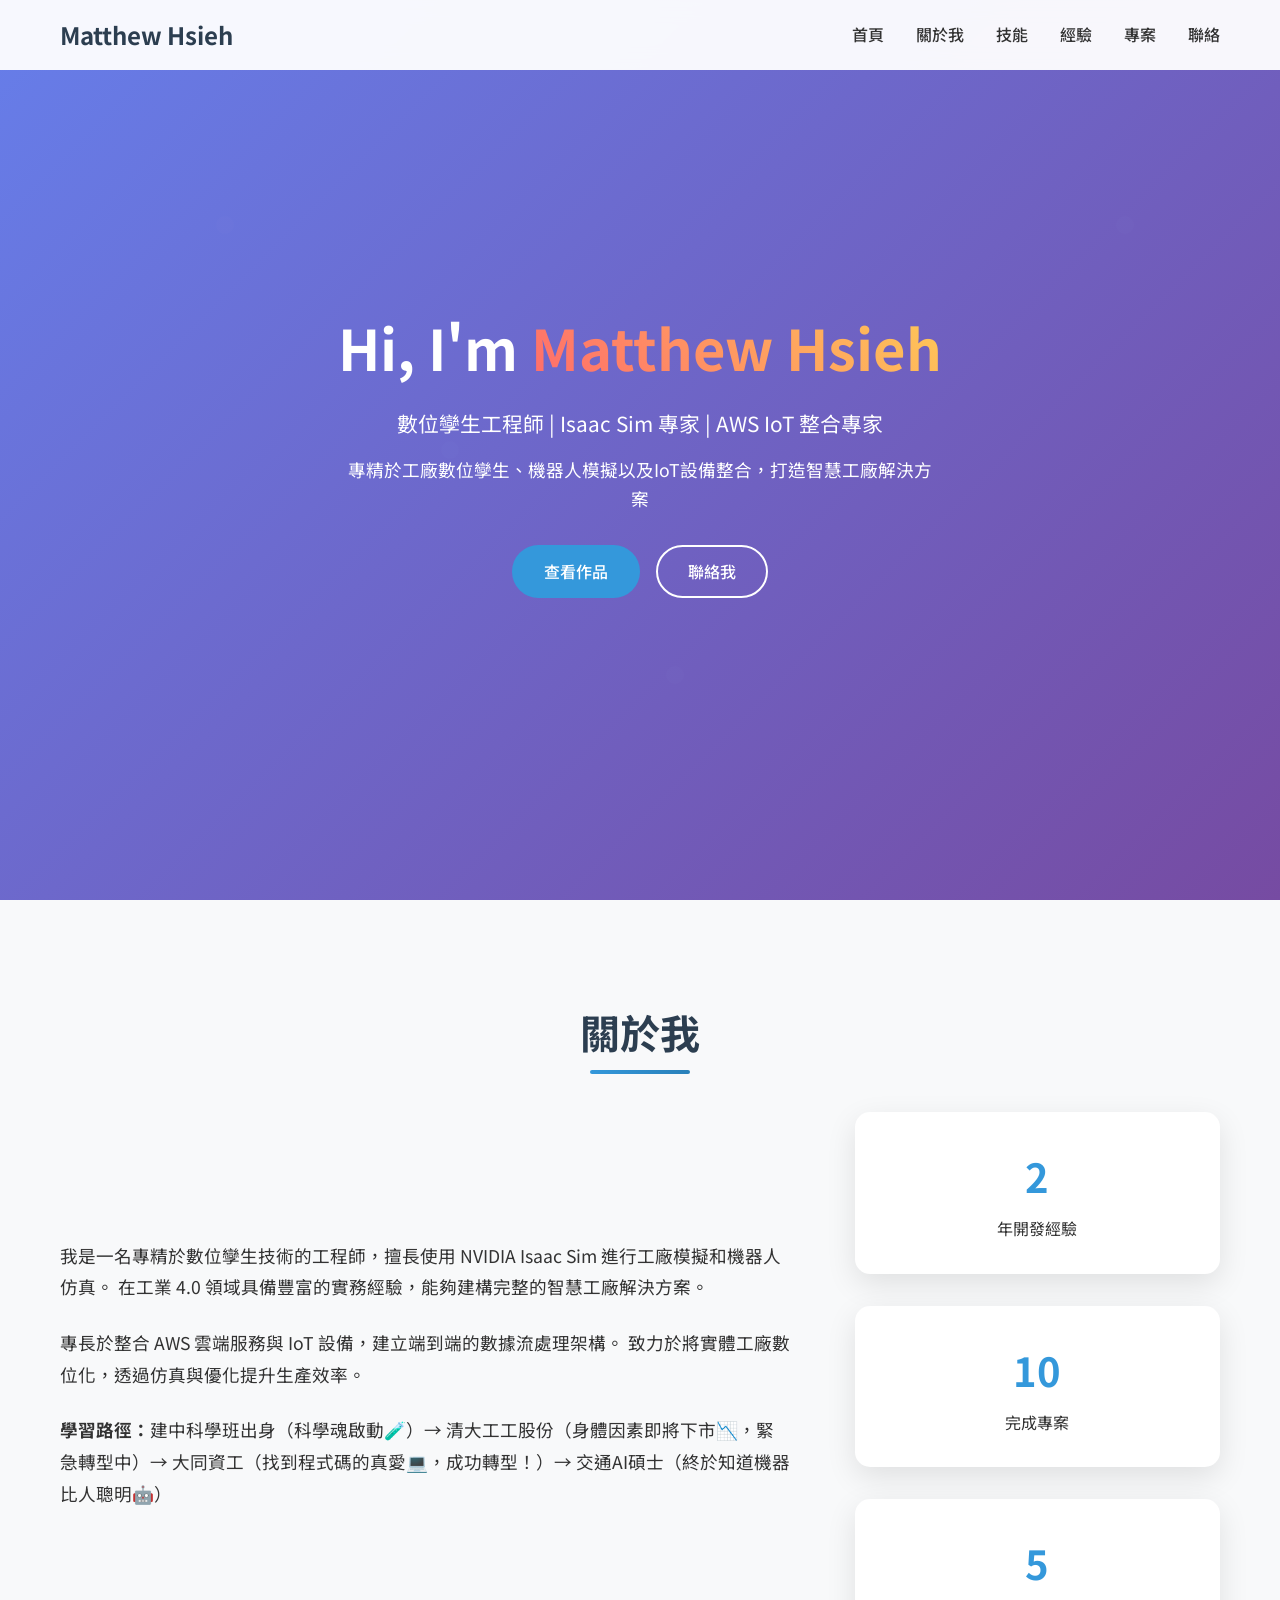
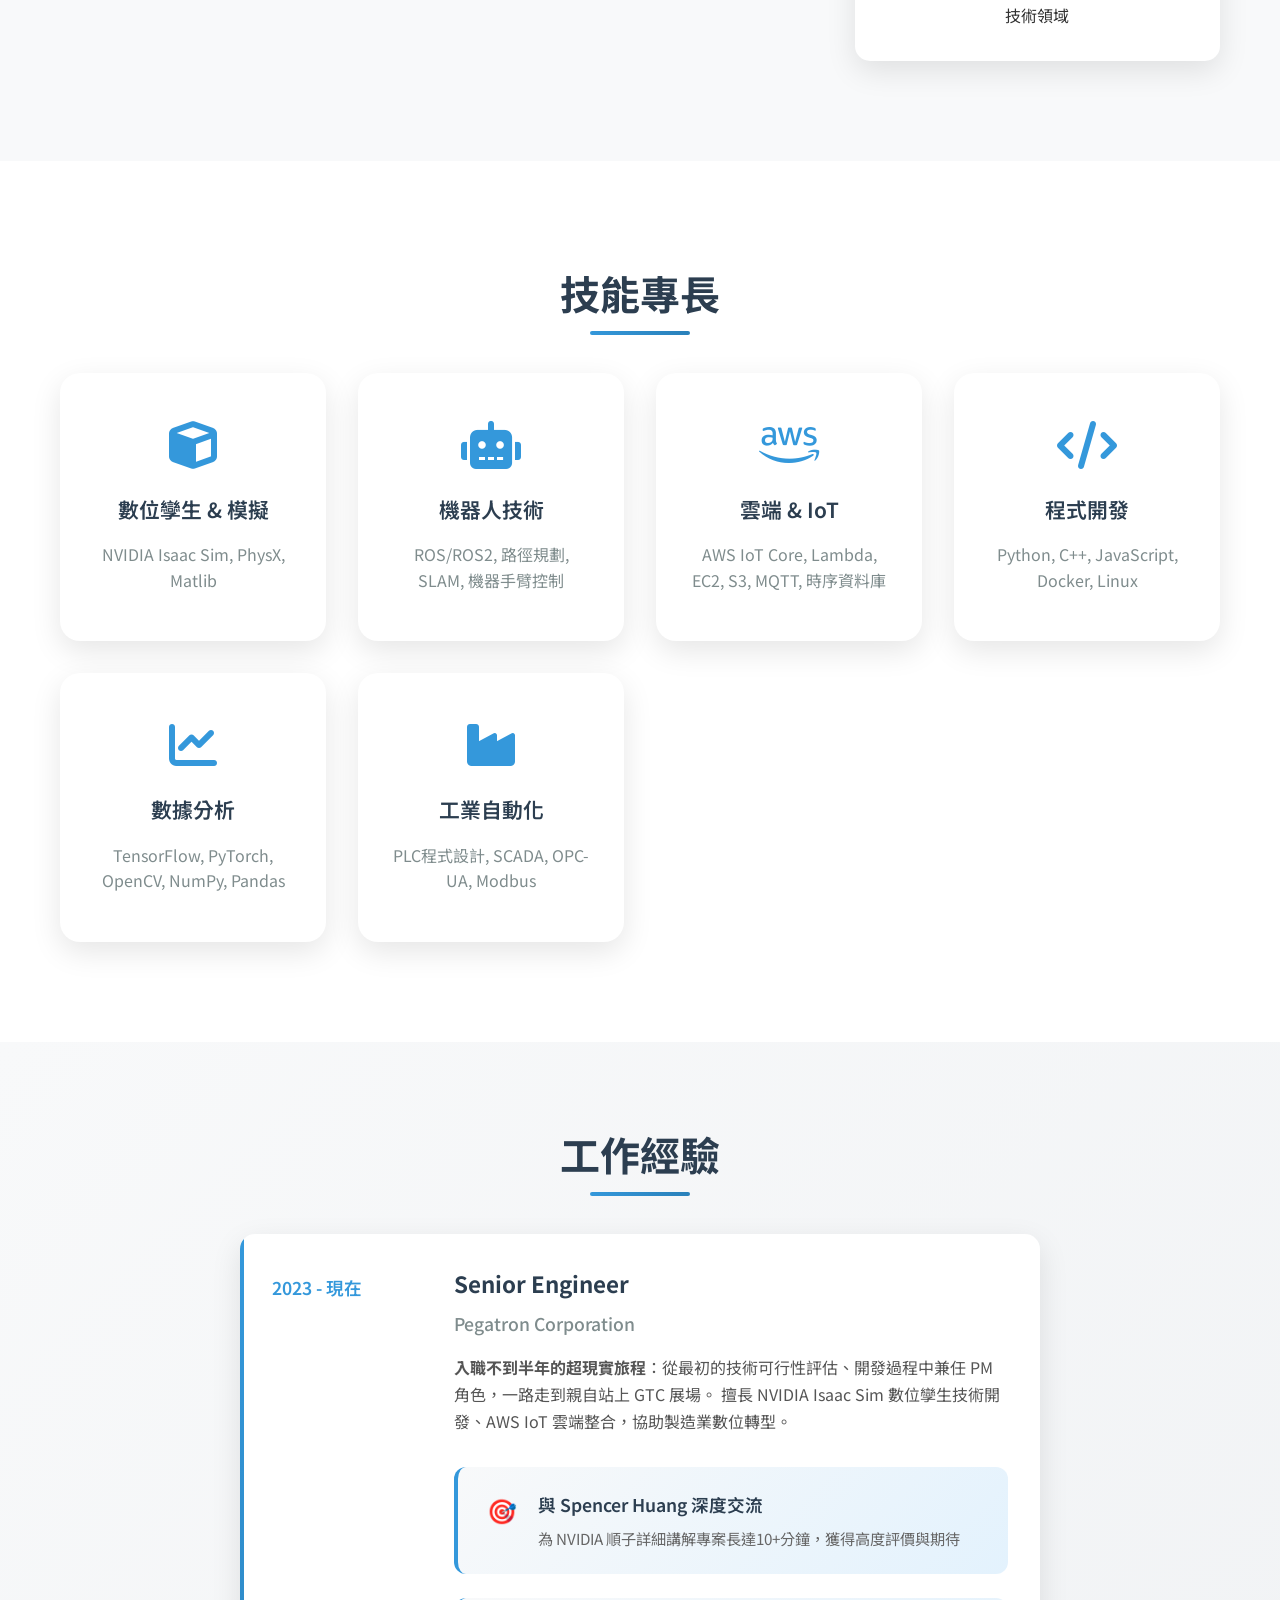
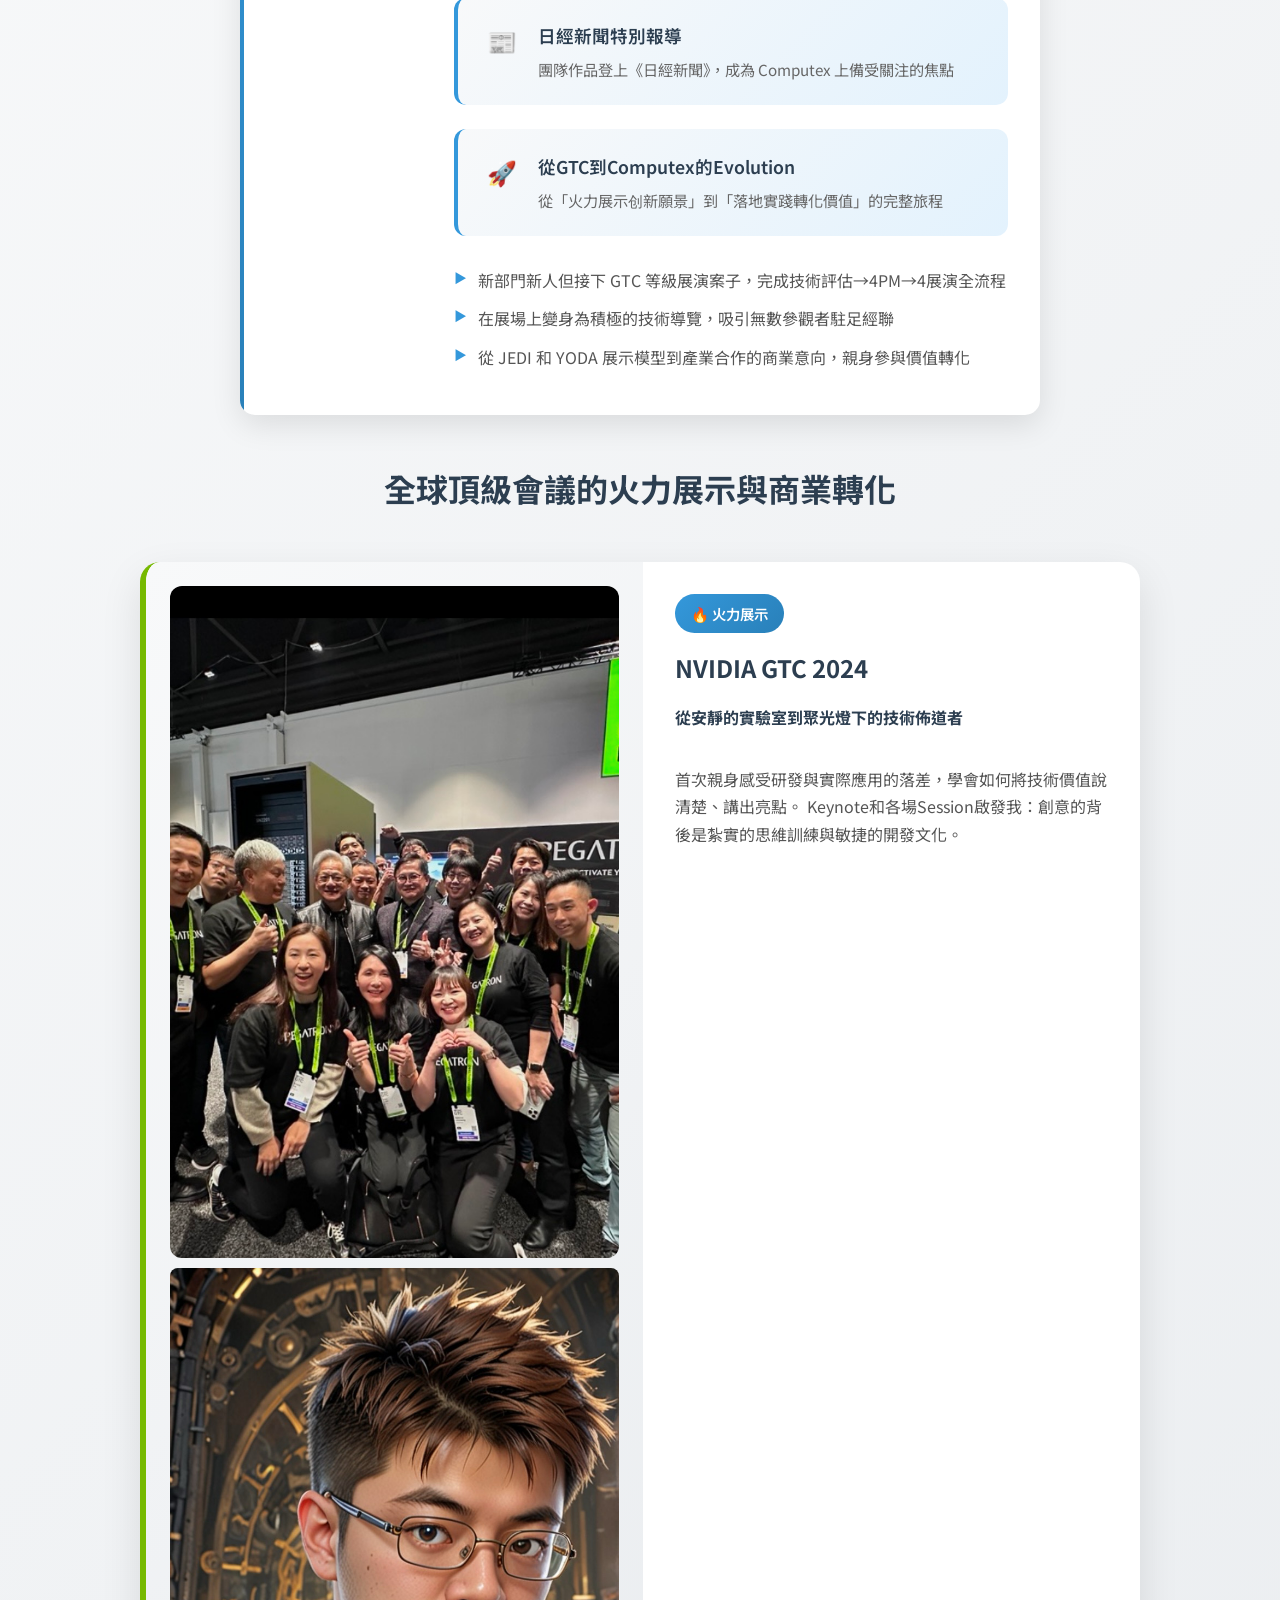
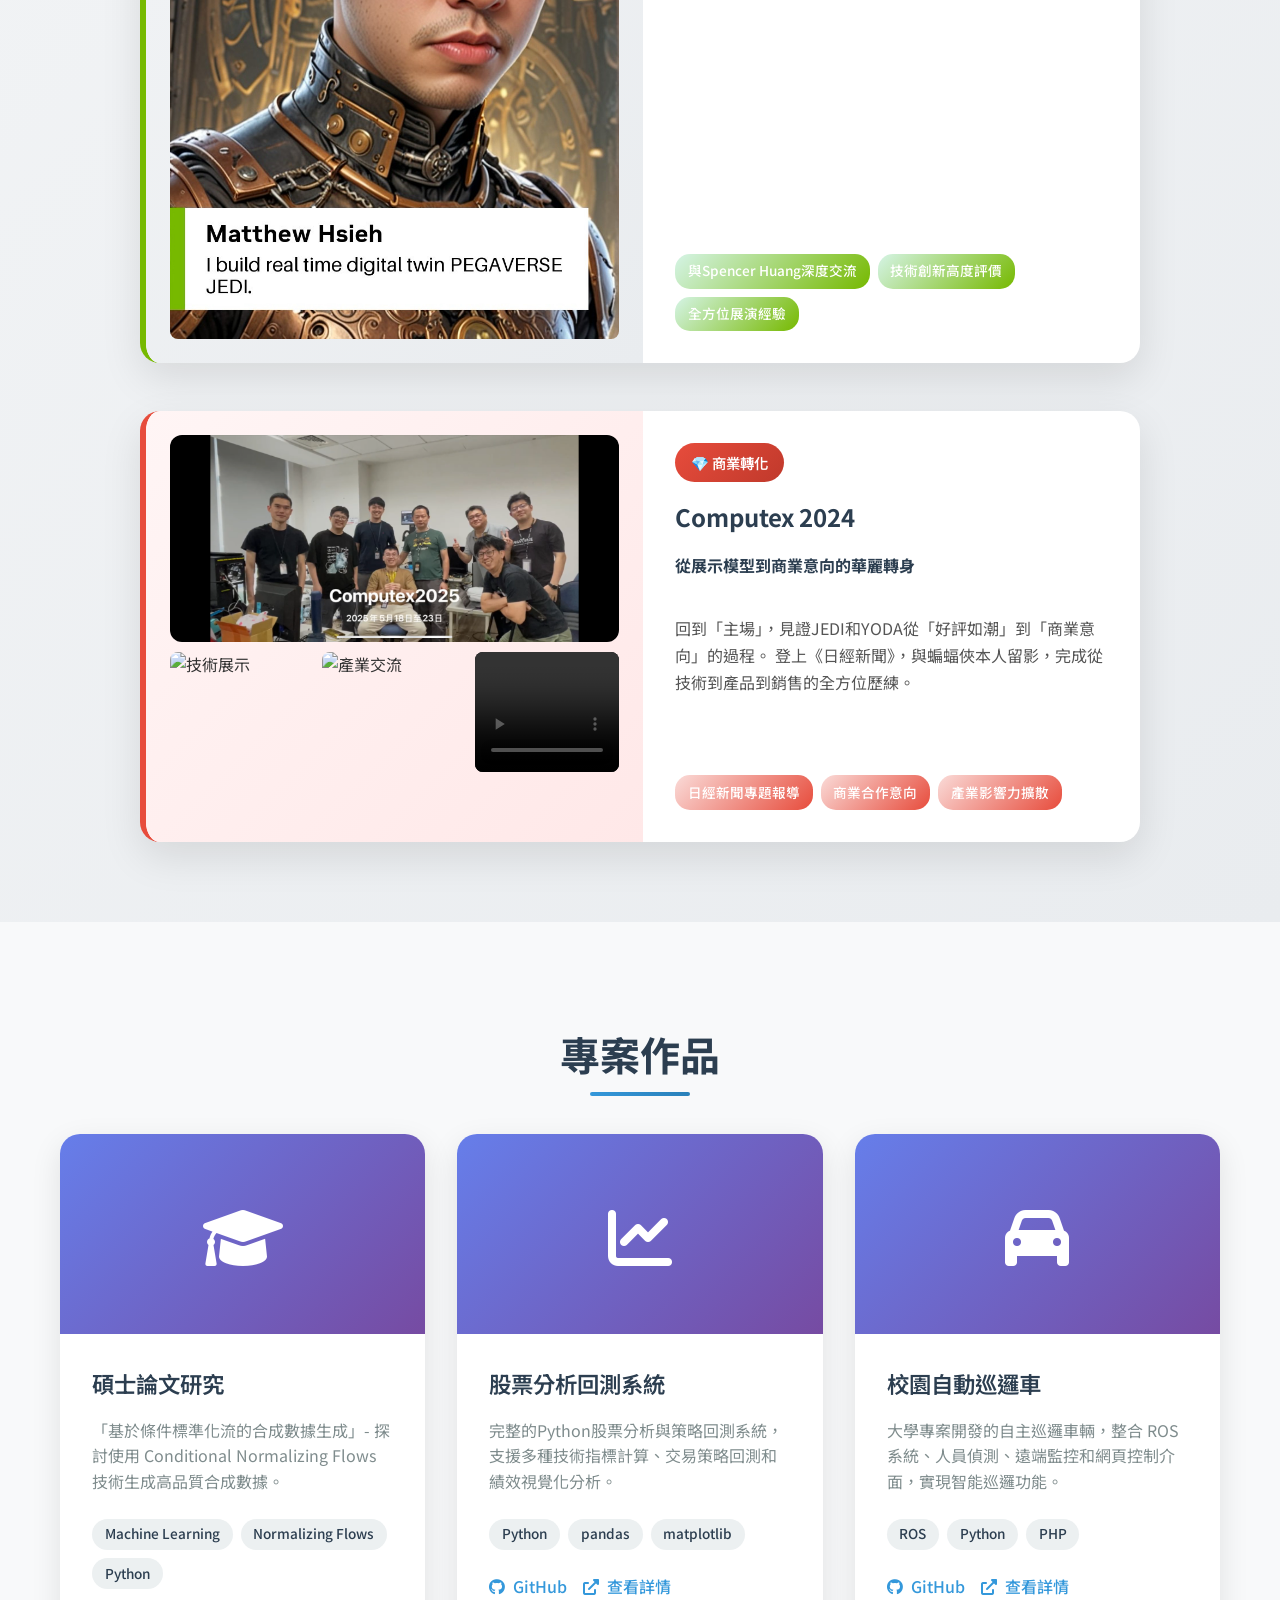
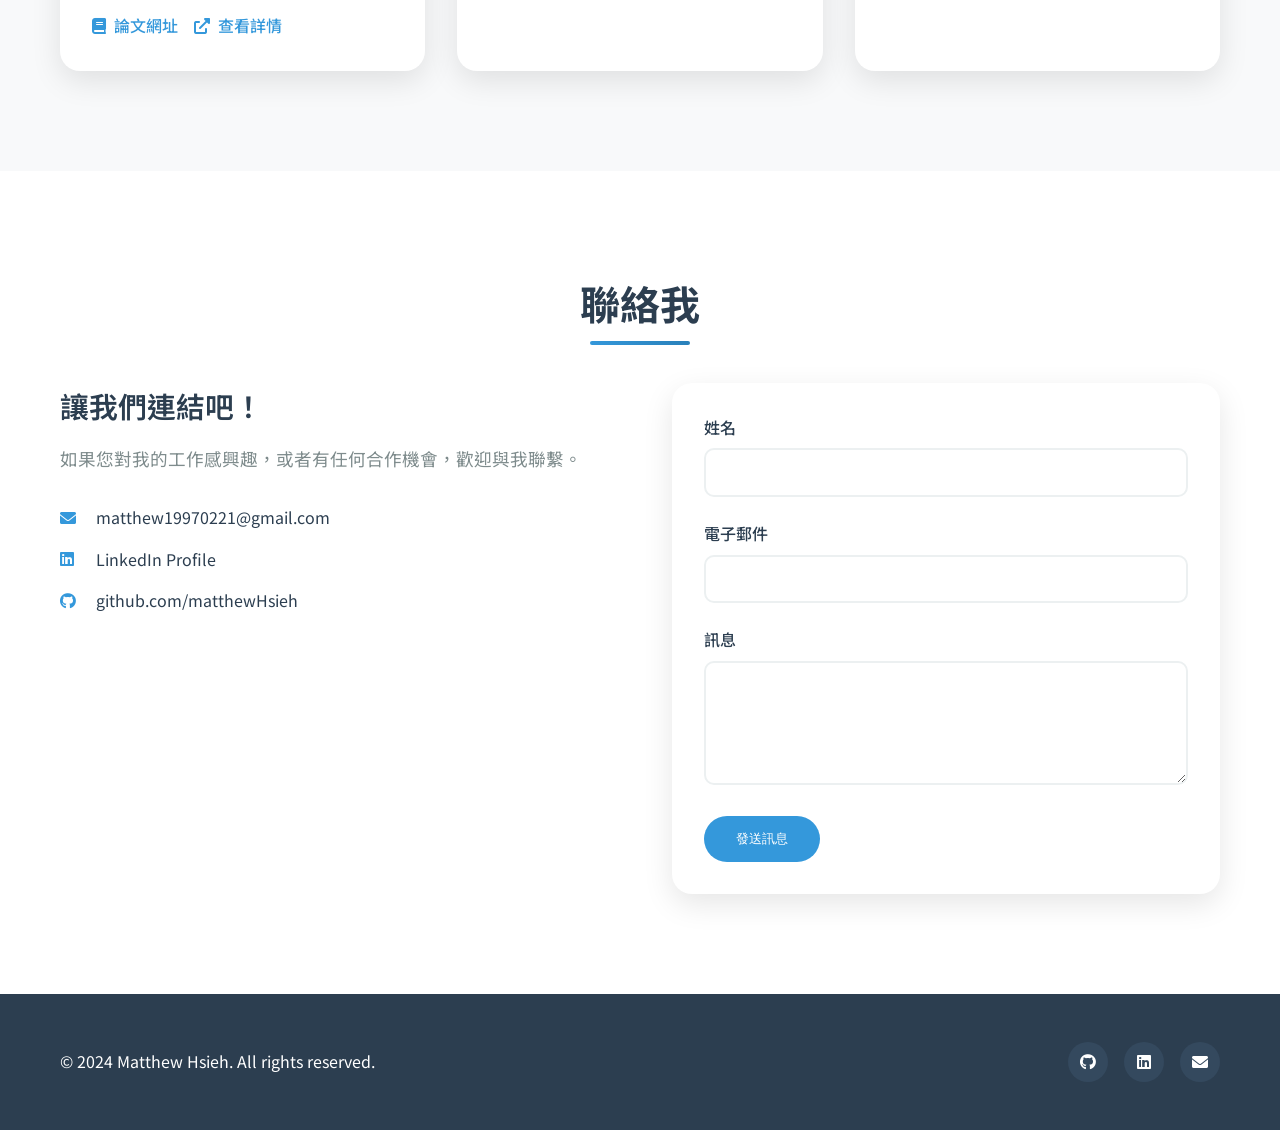
==== commit a5f7021c: ":memo: add GTC and Computex" ====
--- a/index.html
+++ b/index.html
@@ -16,6 +16,7 @@
                 <a href="#home" class="nav-link">首頁</a>
                 <a href="#about" class="nav-link">關於我</a>
                 <a href="#skills" class="nav-link">技能</a>
+                <a href="#experience" class="nav-link">經驗</a>
                 <a href="#projects" class="nav-link">專案</a>
                 <a href="#contact" class="nav-link">聯絡</a>
             </div>
@@ -117,6 +118,115 @@
         </div>
     </section>
 
+    <section id="experience" class="experience">
+        <div class="container">
+            <h2 class="section-title">工作經驗</h2>
+            <div class="experience-timeline">
+                <div class="experience-item">
+                    <div class="experience-date">2023 - 現在</div>
+                    <div class="experience-content">
+                        <div class="experience-header">
+                            <h3>Senior Engineer</h3>
+                            <h4>Pegatron Corporation</h4>
+                        </div>
+                        <p class="experience-description">
+                            <strong>入職不到半年的超現實旅程</strong>：從最初的技術可行性評估、開發過程中兼任 PM 角色，一路走到親自站上 GTC 展場。
+                            擅長 NVIDIA Isaac Sim 數位孿生技術開發、AWS IoT 雲端整合，協助製造業數位轉型。
+                        </p>
+                        <div class="key-highlights">
+                            <div class="highlight-item">
+                                <div class="highlight-icon">🎯</div>
+                                <div class="highlight-content">
+                                    <h5>與 Spencer Huang 深度交流</h5>
+                                    <p>為 NVIDIA 順子詳細講解專案長達10+分鐘，獲得高度評價與期待</p>
+                                </div>
+                            </div>
+                            <div class="highlight-item">
+                                <div class="highlight-icon">📰</div>
+                                <div class="highlight-content">
+                                    <h5>日經新聞特別報導</h5>
+                                    <p>團隊作品登上《日經新聞》，成為 Computex 上備受關注的焦點</p>
+                                </div>
+                            </div>
+                            <div class="highlight-item">
+                                <div class="highlight-icon">🚀</div>
+                                <div class="highlight-content">
+                                    <h5>從GTC到Computex的Evolution</h5>
+                                    <p>從「火力展示创新願景」到「落地實踐轉化價值」的完整旅程</p>
+                                </div>
+                            </div>
+                        </div>
+                        <ul class="experience-achievements">
+                            <li>新部門新人但接下 GTC 等級展演案子，完成技術評估→4PM→4展演全流程</li>
+                            <li>在展場上變身為積極的技術導覽，吸引無數參觀者駐足經聯</li>
+                            <li>從 JEDI 和 YODA 展示模型到產業合作的商業意向，親身參與價值轉化</li>
+                        </ul>
+                    </div>
+                </div>
+            </div>
+            
+            <div class="conference-section">
+                <h3 class="conference-title">全球頂級會議的火力展示與商業轉化</h3>
+                
+                <div class="conference-story">
+                    <div class="conference-major">
+                        <div class="conference-item gtc-special">
+                            <div class="conference-content-wrapper">
+                                <div class="conference-image-gallery">
+                                    <img src="img/GTC/GTC3.jpg" alt="GTC 2024展場實況" class="main-photo">
+                                    <img src="img/GTC/GTC4.JPG" alt="GTC技術展示" class="secondary-photo">
+                                </div>
+                                <div class="conference-details">
+                                    <div class="conference-badge">🔥 火力展示</div>
+                                    <h4>NVIDIA GTC 2024</h4>
+                                    <p class="conference-insight">
+                                        <strong>從安靜的實驗室到聚光燈下的技術佈道者</strong><br>
+                                        首次親身感受研發與實際應用的落差，學會如何將技術價值說清楚、講出亮點。
+                                        Keynote和各場Session啟發我：創意的背後是紮實的思維訓練與敏捷的開發文化。
+                                    </p>
+                                    <div class="achievement-tags">
+                                        <span class="tag">與Spencer Huang深度交流</span>
+                                        <span class="tag">技術創新高度評價</span>
+                                        <span class="tag">全方位展演經驗</span>
+                                    </div>
+                                </div>
+                            </div>
+                        </div>
+                        
+                        <div class="conference-item computex-special">
+                            <div class="conference-content-wrapper">
+                                <div class="conference-media-gallery">
+                                    <img src="img/Computex/Computex2.PNG" alt="Computex 展場盛況" class="main-photo">
+                                    <div class="media-grid">
+                                        <img src="img/Computex/Computex3.PNG" alt="技術展示" class="grid-photo">
+                                        <img src="img/Computex/Computex4.PNG" alt="產業交流" class="grid-photo">
+                                        <video src="img/Computex/Computex_VEDIO.mov" alt="蝙蝠俠Spencer Huang影片" class="grid-video" controls muted>
+                                            您的瀏覽器不支持影片播放
+                                        </video>
+                                    </div>
+                                </div>
+                                <div class="conference-details">
+                                    <div class="conference-badge">💎 商業轉化</div>
+                                    <h4>Computex 2024</h4>
+                                    <p class="conference-insight">
+                                        <strong>從展示模型到商業意向的華麗轉身</strong><br>
+                                        回到「主場」，見證JEDI和YODA從「好評如潮」到「商業意向」的過程。
+                                        登上《日經新聞》，與蝙蝠俠本人留影，完成從技術到產品到銷售的全方位歷練。
+                                    </p>
+                                    <div class="achievement-tags">
+                                        <span class="tag">日經新聞專題報導</span>
+                                        <span class="tag">商業合作意向</span>
+                                        <span class="tag">產業影響力擴散</span>
+                                    </div>
+                                </div>
+                            </div>
+                        </div>
+                    </div>
+                </div>
+            </div>
+        </div>
+    </section>
+
     <section id="projects" class="projects">
         <div class="container">
             <h2 class="section-title">專案作品</h2>
--- a/style.css
+++ b/style.css
@@ -542,6 +542,317 @@
 .social-links a:hover {
     background: #3498db;
     transform: translateY(-3px);
+}
+
+/* 工作經驗區段 */
+.experience {
+    padding: 5rem 0;
+    background: linear-gradient(135deg, #f8f9fa 0%, #e9ecef 100%);
+}
+
+.experience-timeline {
+    max-width: 800px;
+    margin: 0 auto 3rem;
+}
+
+.experience-item {
+    display: grid;
+    grid-template-columns: 150px 1fr;
+    gap: 2rem;
+    padding: 2rem;
+    background: white;
+    border-radius: 15px;
+    box-shadow: 0 10px 30px rgba(0, 0, 0, 0.1);
+    margin-bottom: 2rem;
+    position: relative;
+    overflow: hidden;
+}
+
+.experience-item::before {
+    content: '';
+    position: absolute;
+    left: 0;
+    top: 0;
+    height: 100%;
+    width: 4px;
+    background: linear-gradient(to bottom, #3498db, #2980b9);
+}
+
+.experience-date {
+    font-weight: 600;
+    color: #3498db;
+    font-size: 1.1rem;
+    display: flex;
+    align-items: flex-start;
+    padding-top: 0.5rem;
+}
+
+.experience-content {
+    flex: 1;
+}
+
+.experience-header h3 {
+    font-size: 1.4rem;
+    color: #2c3e50;
+    margin-bottom: 0.5rem;
+}
+
+.experience-header h4 {
+    font-size: 1.1rem;
+    color: #7f8c8d;
+    margin-bottom: 1rem;
+    font-weight: 500;
+}
+
+.experience-description {
+    color: #555;
+    margin-bottom: 1.5rem;
+    line-height: 1.7;
+}
+
+.experience-achievements {
+    list-style: none;
+    padding: 0;
+}
+
+.experience-achievements li {
+    position: relative;
+    padding-left: 1.5rem;
+    margin-bottom: 0.8rem;
+    color: #555;
+}
+
+.experience-achievements li::before {
+    content: '▶';
+    position: absolute;
+    left: 0;
+    color: #3498db;
+    font-size: 0.8rem;
+}
+
+/* 重點成就區段 */
+.key-highlights {
+    margin: 2rem 0;
+    display: grid;
+    gap: 1.5rem;
+}
+
+.highlight-item {
+    display: flex;
+    align-items: flex-start;
+    gap: 1rem;
+    background: linear-gradient(135deg, #f8f9fa 0%, #e3f2fd 100%);
+    padding: 1.5rem;
+    border-radius: 12px;
+    border-left: 4px solid #3498db;
+    transition: all 0.3s ease;
+}
+
+.highlight-item:hover {
+    transform: translateX(5px);
+    box-shadow: 0 8px 25px rgba(52, 152, 219, 0.15);
+}
+
+.highlight-icon {
+    font-size: 1.5rem;
+    min-width: 40px;
+    text-align: center;
+}
+
+.highlight-content h5 {
+    font-size: 1.1rem;
+    color: #2c3e50;
+    margin-bottom: 0.5rem;
+    font-weight: 600;
+}
+
+.highlight-content p {
+    color: #666;
+    font-size: 0.95rem;
+    line-height: 1.5;
+    margin: 0;
+}
+
+/* 會議參與區段 - 重新設計 */
+.conference-section {
+    margin-top: 3rem;
+}
+
+.conference-title {
+    font-size: 2rem;
+    color: #2c3e50;
+    text-align: center;
+    margin-bottom: 3rem;
+    font-weight: 700;
+}
+
+.conference-story {
+    max-width: 1000px;
+    margin: 0 auto;
+}
+
+.conference-major {
+    display: flex;
+    flex-direction: column;
+    gap: 3rem;
+}
+
+.conference-item {
+    background: white;
+    border-radius: 20px;
+    overflow: hidden;
+    box-shadow: 0 15px 40px rgba(0, 0, 0, 0.1);
+    transition: all 0.4s ease;
+}
+
+.conference-item:hover {
+    transform: translateY(-10px);
+    box-shadow: 0 25px 60px rgba(0, 0, 0, 0.15);
+}
+
+.conference-content-wrapper {
+    display: grid;
+    grid-template-columns: 1fr 1fr;
+    min-height: 400px;
+}
+
+.gtc-special {
+    border-left: 6px solid #76b900;
+}
+
+.computex-special {
+    border-left: 6px solid #e74c3c;
+}
+
+/* 圖片畫廊 */
+.conference-image-gallery {
+    display: grid;
+    grid-template-rows: 1fr 0.6fr;
+    gap: 10px;
+    padding: 1.5rem;
+    background: linear-gradient(135deg, #f8f9fa 0%, #e9ecef 100%);
+}
+
+.conference-media-gallery {
+    display: grid;
+    grid-template-rows: 1fr 0.8fr;
+    gap: 10px;
+    padding: 1.5rem;
+    background: linear-gradient(135deg, #fff5f5 0%, #ffe8e8 100%);
+}
+
+.main-photo {
+    width: 100%;
+    height: 100%;
+    object-fit: cover;
+    border-radius: 12px;
+    transition: transform 0.3s ease;
+}
+
+.secondary-photo {
+    width: 100%;
+    height: 100%;
+    object-fit: cover;
+    border-radius: 8px;
+}
+
+.media-grid {
+    display: grid;
+    grid-template-columns: 1fr 1fr 1fr;
+    gap: 8px;
+    height: 120px;
+}
+
+.grid-photo, .grid-video {
+    width: 100%;
+    height: 100%;
+    object-fit: cover;
+    border-radius: 8px;
+}
+
+.grid-video {
+    background: #000;
+}
+
+.conference-item:hover .main-photo {
+    transform: scale(1.05);
+}
+
+/* 會議詳情 */
+.conference-details {
+    padding: 2rem;
+    display: flex;
+    flex-direction: column;
+    justify-content: space-between;
+}
+
+.conference-badge {
+    display: inline-block;
+    background: linear-gradient(135deg, #3498db 0%, #2980b9 100%);
+    color: white;
+    padding: 0.5rem 1rem;
+    border-radius: 20px;
+    font-size: 0.9rem;
+    font-weight: 600;
+    margin-bottom: 1rem;
+    width: fit-content;
+}
+
+.computex-special .conference-badge {
+    background: linear-gradient(135deg, #e74c3c 0%, #c0392b 100%);
+}
+
+.conference-details h4 {
+    font-size: 1.5rem;
+    color: #2c3e50;
+    margin-bottom: 1rem;
+    font-weight: 700;
+}
+
+.conference-insight {
+    color: #555;
+    line-height: 1.7;
+    margin-bottom: 1.5rem;
+    font-size: 1rem;
+}
+
+.conference-insight strong {
+    color: #2c3e50;
+    display: block;
+    margin-bottom: 0.5rem;
+}
+
+/* 成就標籤 */
+.achievement-tags {
+    display: flex;
+    flex-wrap: wrap;
+    gap: 0.5rem;
+    margin-top: auto;
+}
+
+.tag {
+    background: linear-gradient(135deg, #ecf0f1 0%, #bdc3c7 100%);
+    color: #2c3e50;
+    padding: 0.4rem 0.8rem;
+    border-radius: 15px;
+    font-size: 0.85rem;
+    font-weight: 500;
+    transition: all 0.3s ease;
+}
+
+.gtc-special .tag {
+    background: linear-gradient(135deg, #d5f4e6 0%, #76b900 100%);
+    color: white;
+}
+
+.computex-special .tag {
+    background: linear-gradient(135deg, #fadbd8 0%, #e74c3c 100%);
+    color: white;
+}
+
+.tag:hover {
+    transform: translateY(-2px);
+    box-shadow: 0 4px 12px rgba(0, 0, 0, 0.15);
 }
 
 /* 動畫 */
@@ -623,6 +934,25 @@
     .projects-grid {
         grid-template-columns: 1fr;
     }
+    
+    .experience-item {
+        grid-template-columns: 1fr;
+        gap: 1rem;
+        text-align: center;
+    }
+    
+    .conference-content-wrapper {
+        grid-template-columns: 1fr;
+    }
+    
+    .conference-image-gallery,
+    .conference-media-gallery {
+        order: 2;
+    }
+    
+    .conference-details {
+        order: 1;
+    }
 }
 
 @media (max-width: 480px) {
@@ -641,4 +971,18 @@
     .skills-grid {
         grid-template-columns: 1fr;
     }
+    
+    .media-grid {
+        grid-template-columns: 1fr 1fr;
+        height: auto;
+    }
+    
+    .conference-title {
+        font-size: 1.5rem;
+    }
+    
+    .highlight-item {
+        flex-direction: column;
+        text-align: center;
+    }
 }
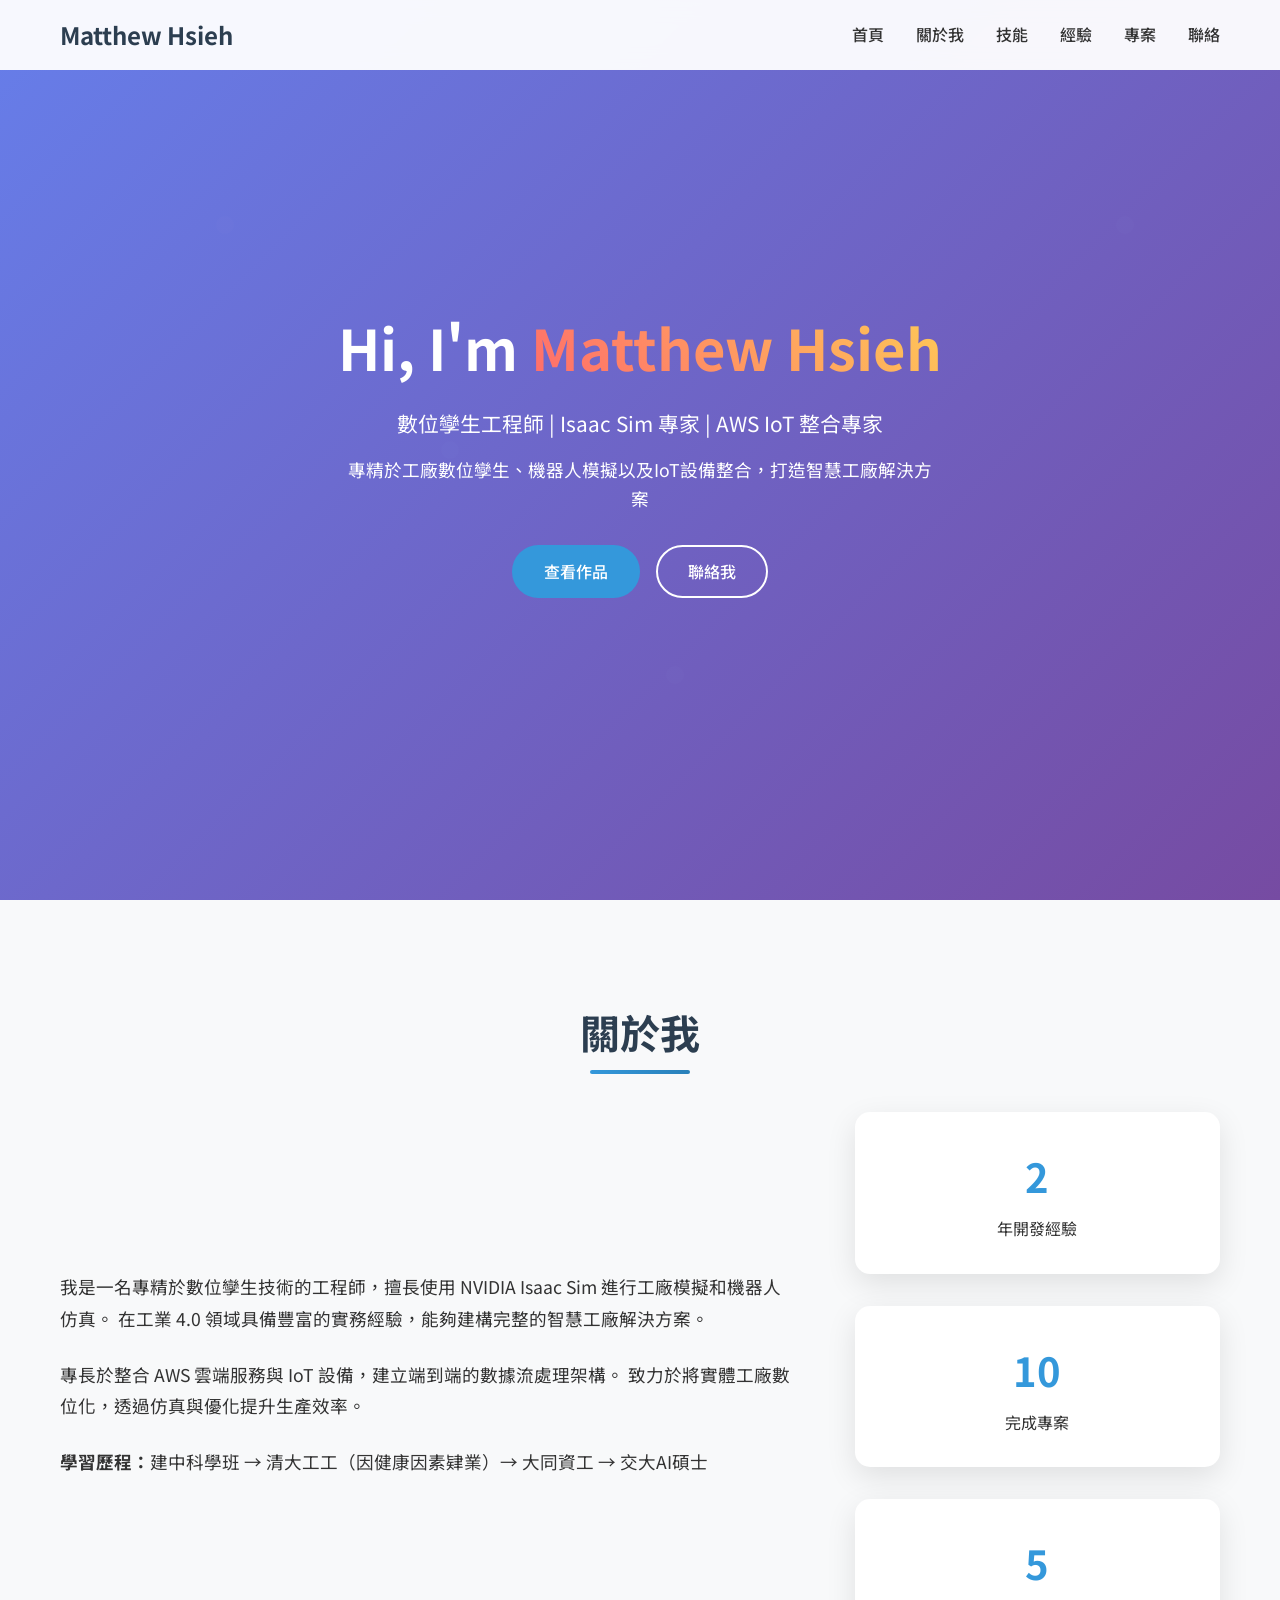
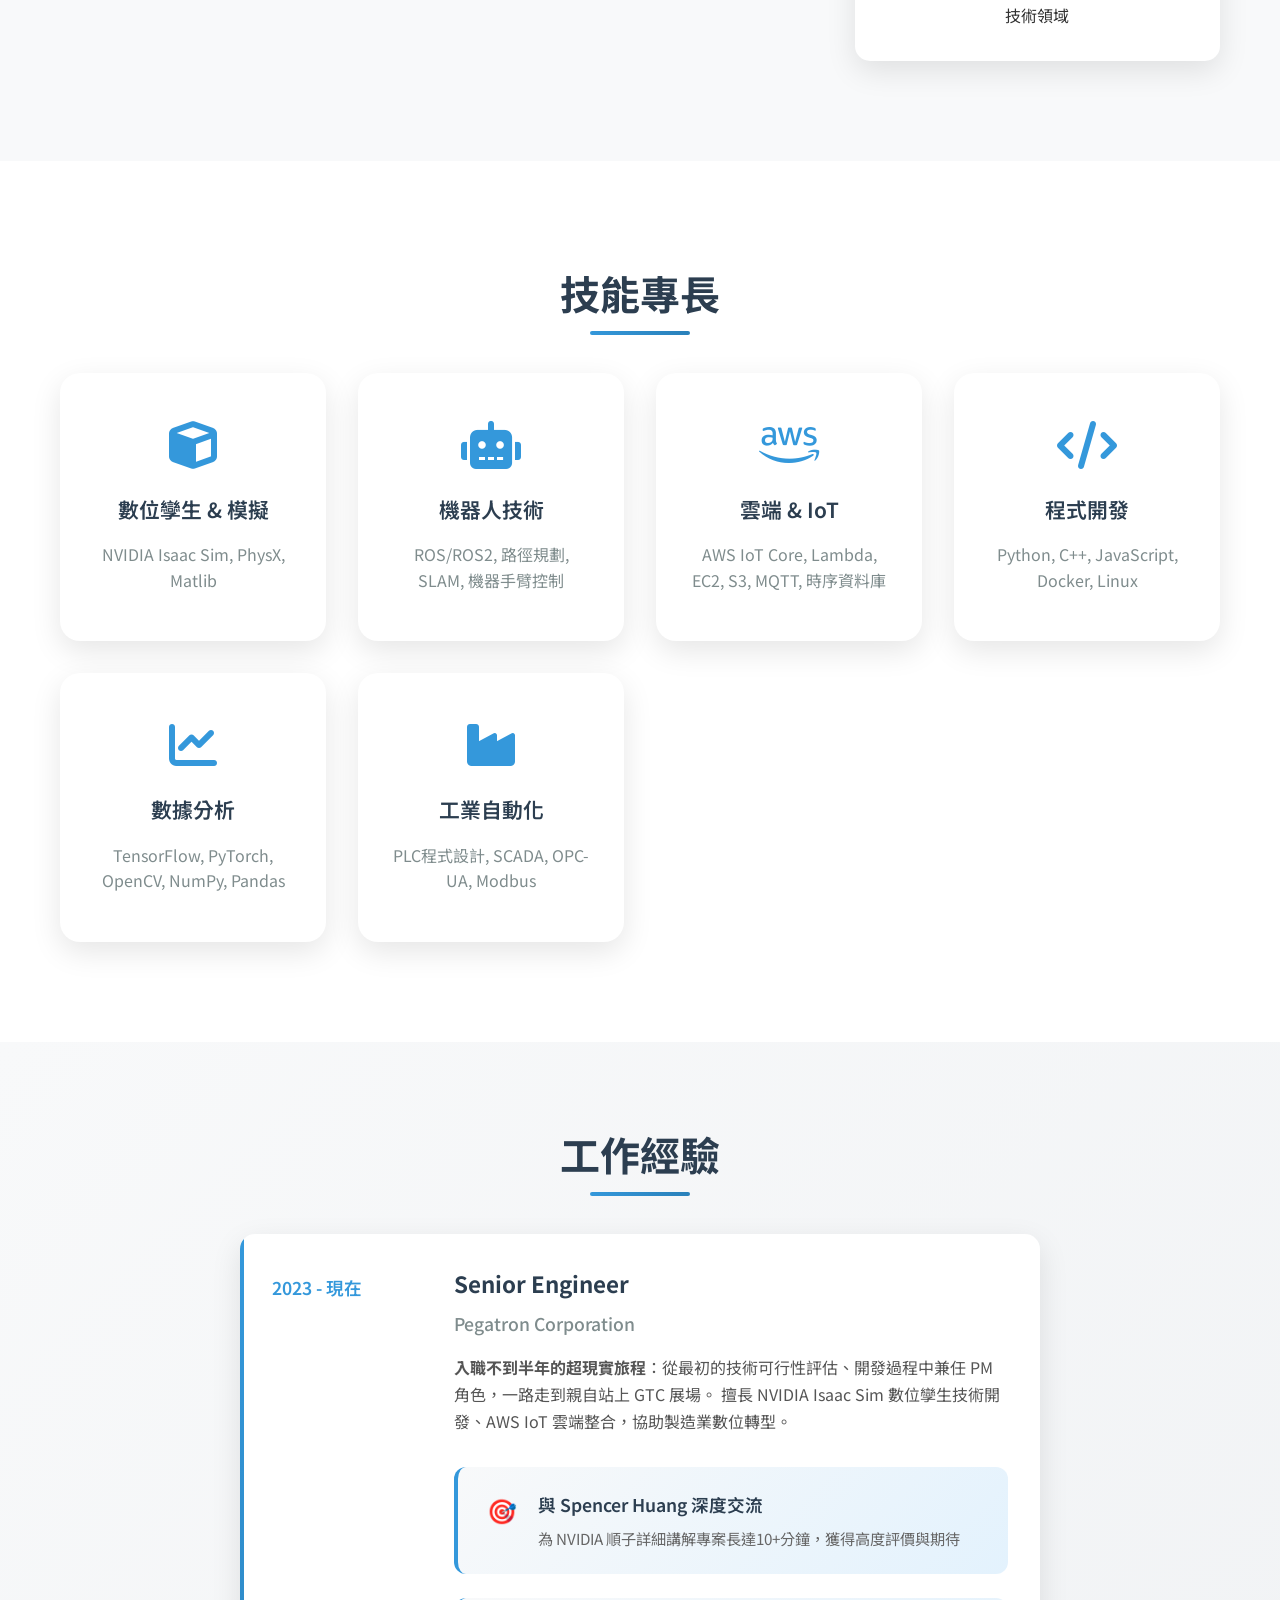
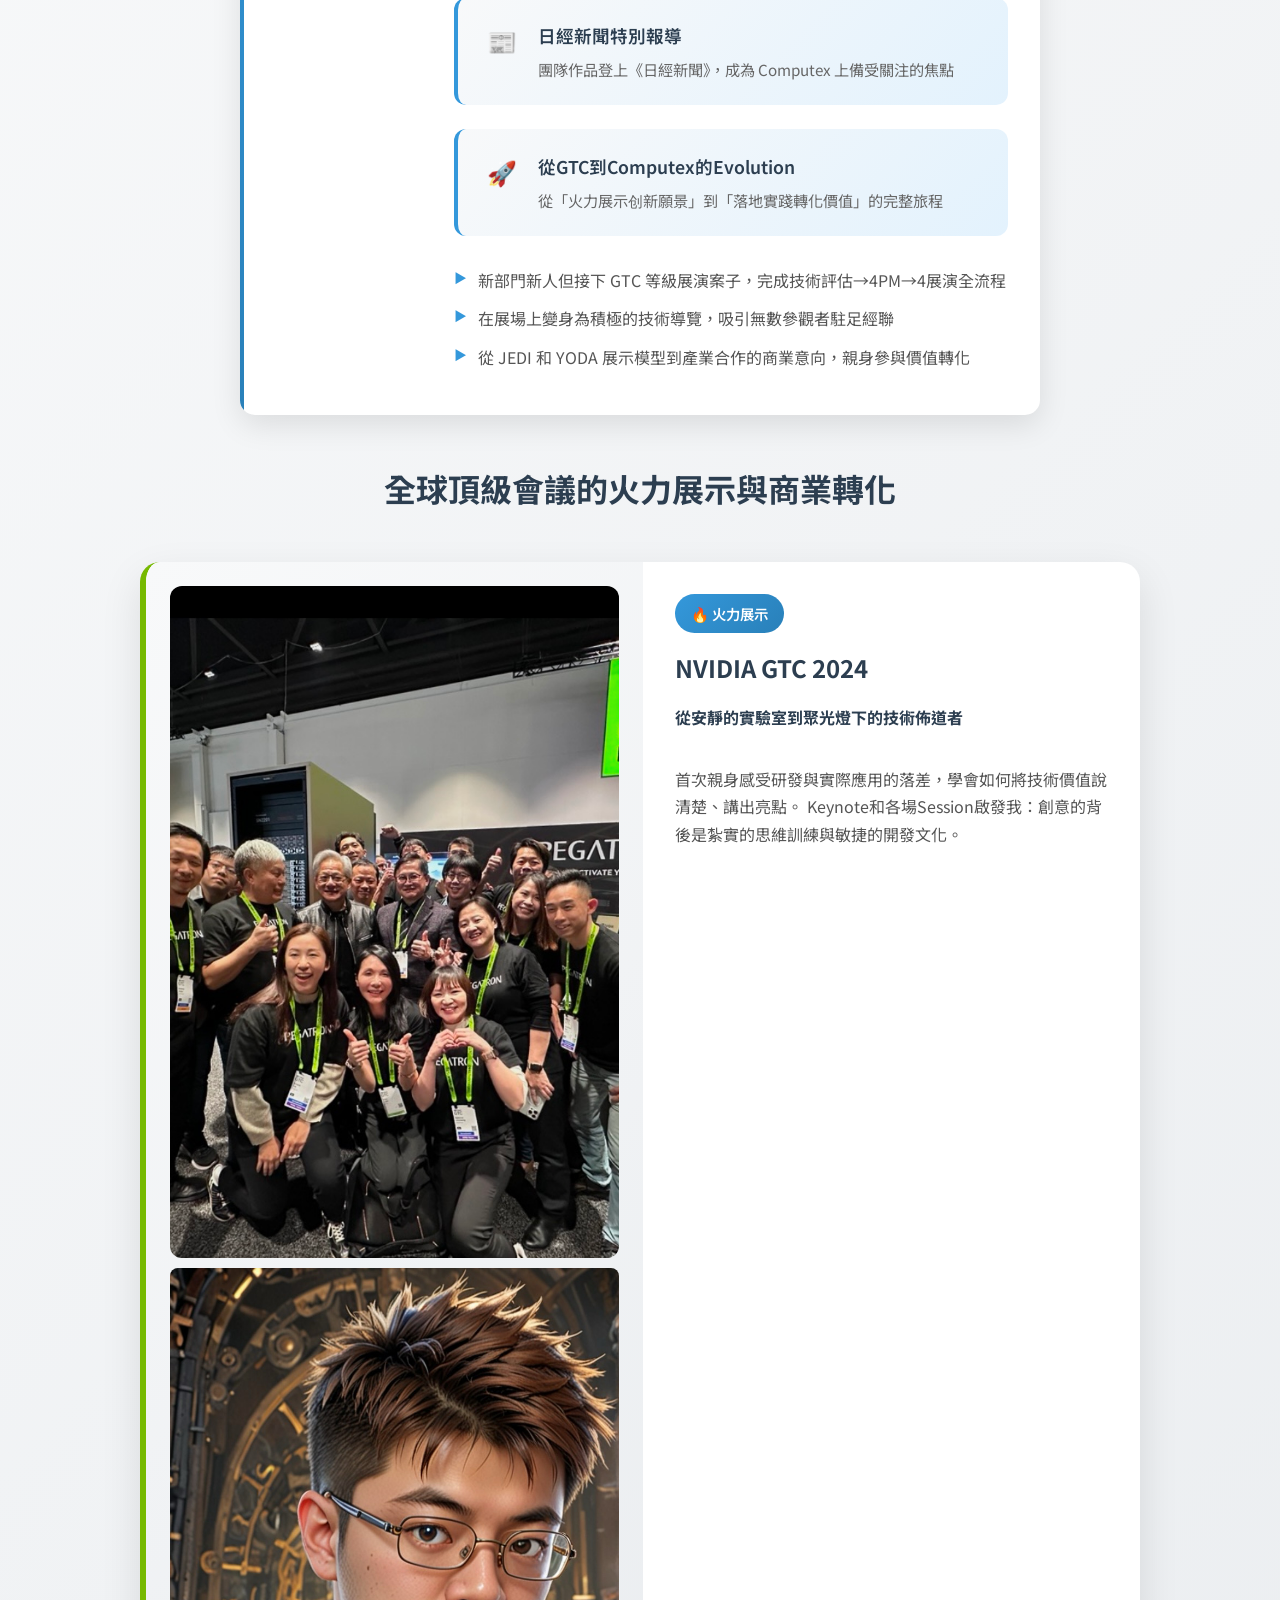
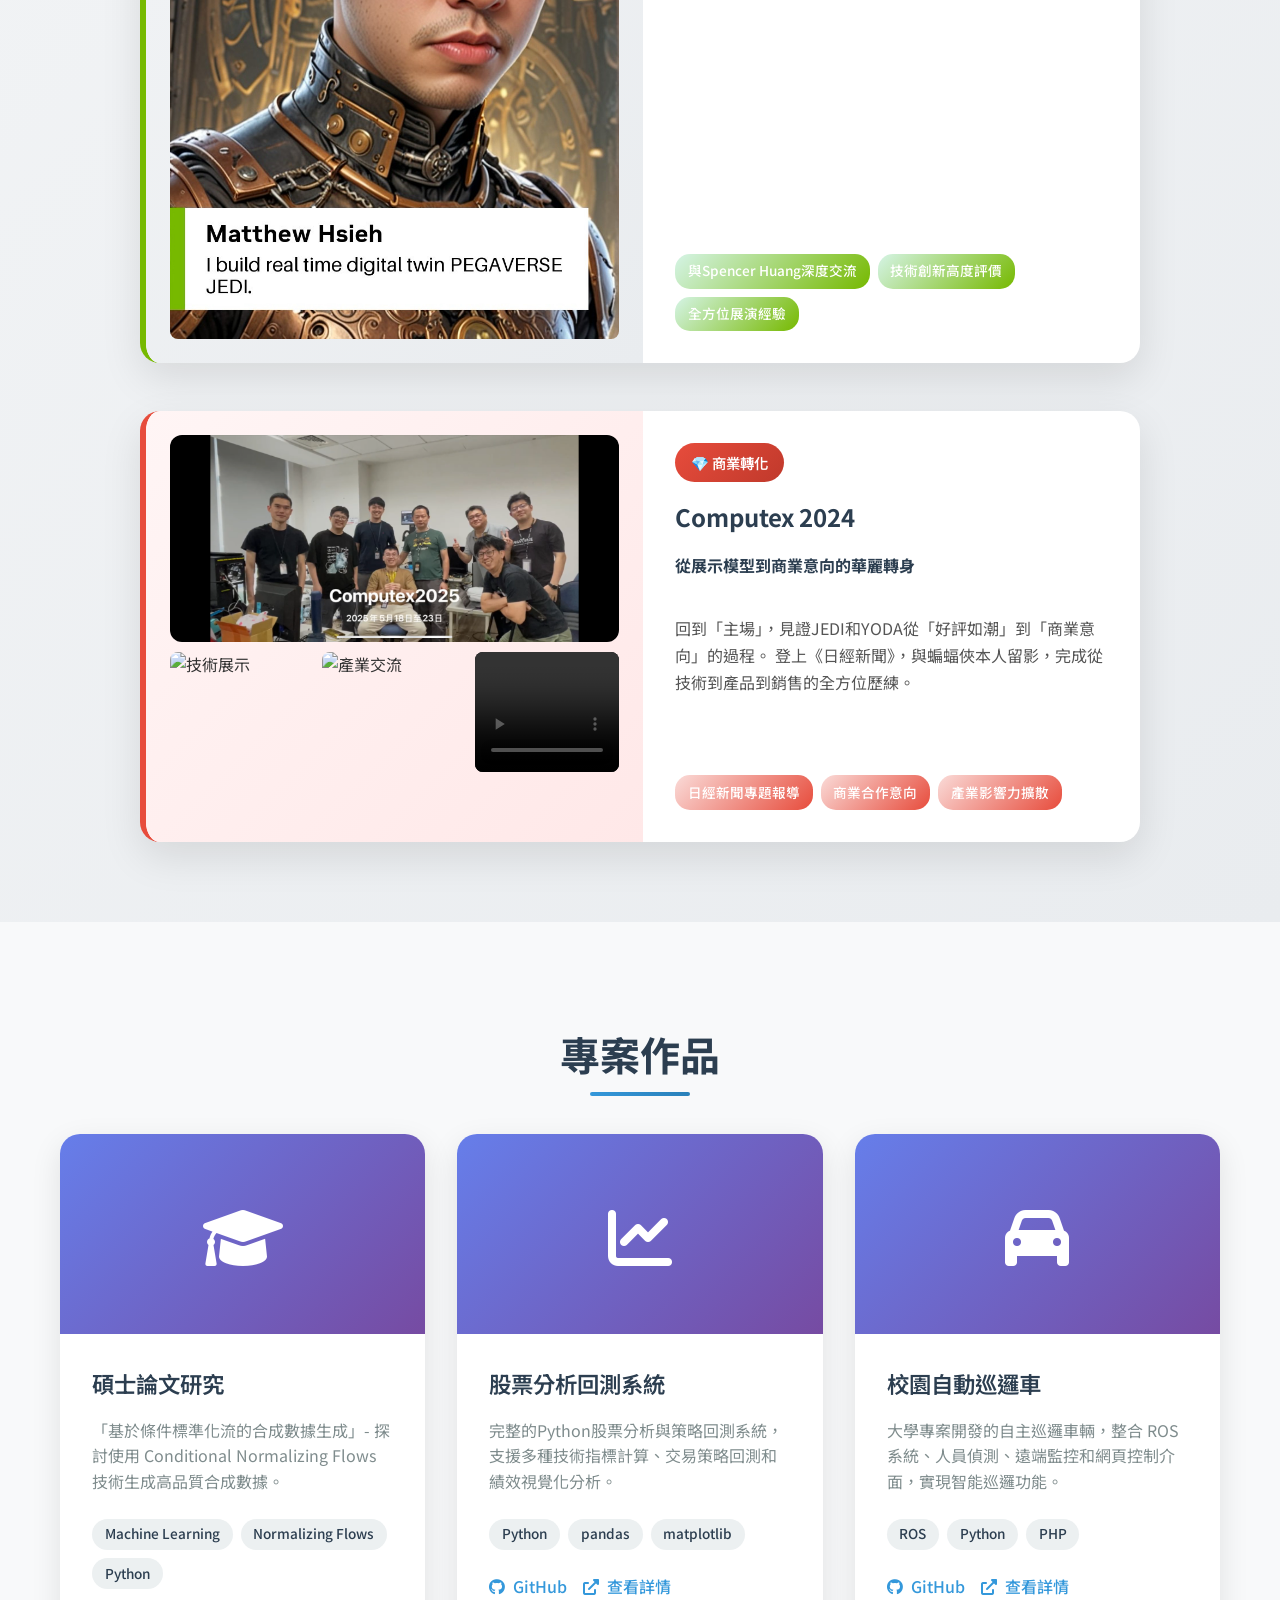
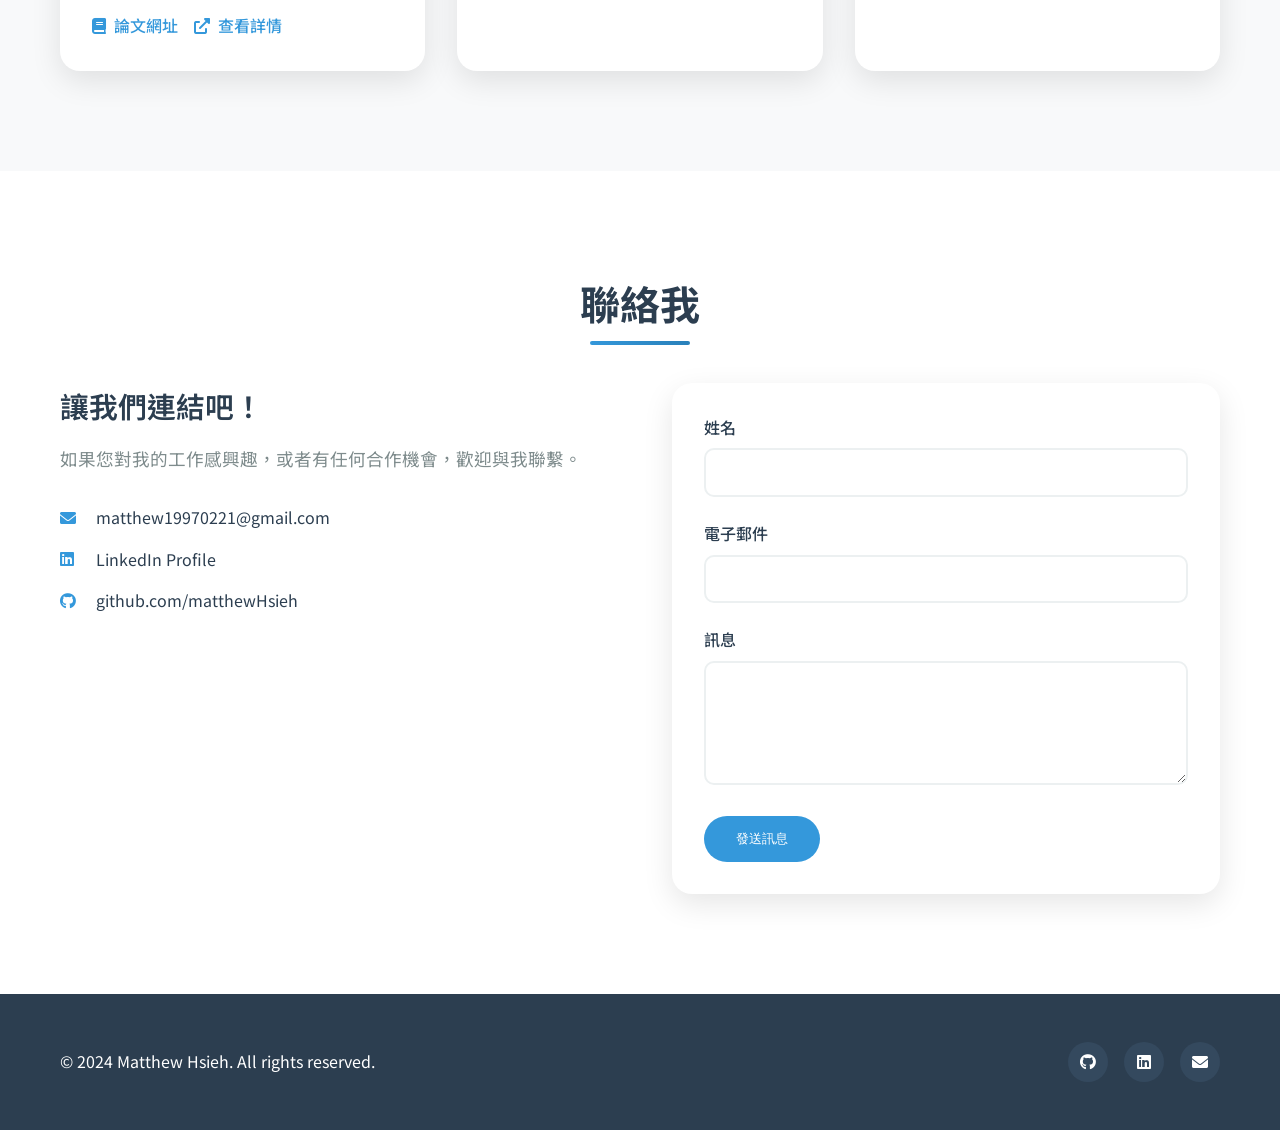
==== commit 436d8591: ":memo: modify statement" ====
--- a/index.html
+++ b/index.html
@@ -58,8 +58,7 @@
                         致力於將實體工廠數位化，透過仿真與優化提升生產效率。
                     </p>
                     <p>
-                        <strong>學習路徑：</strong>建中科學班出身（科學魂啟動🧪）→ 清大工工股份（身體因素即將下市📉，緊急轉型中）→ 
-                        大同資工（找到程式碼的真愛💻，成功轉型！）→ 交通AI碩士（終於知道機器比人聰明🤖）
+                        <strong>學習歷程：</strong>建中科學班 → 清大工工（因健康因素肄業）→ 大同資工 → 交大AI碩士
                     </p>
                 </div>
                 <div class="about-stats">
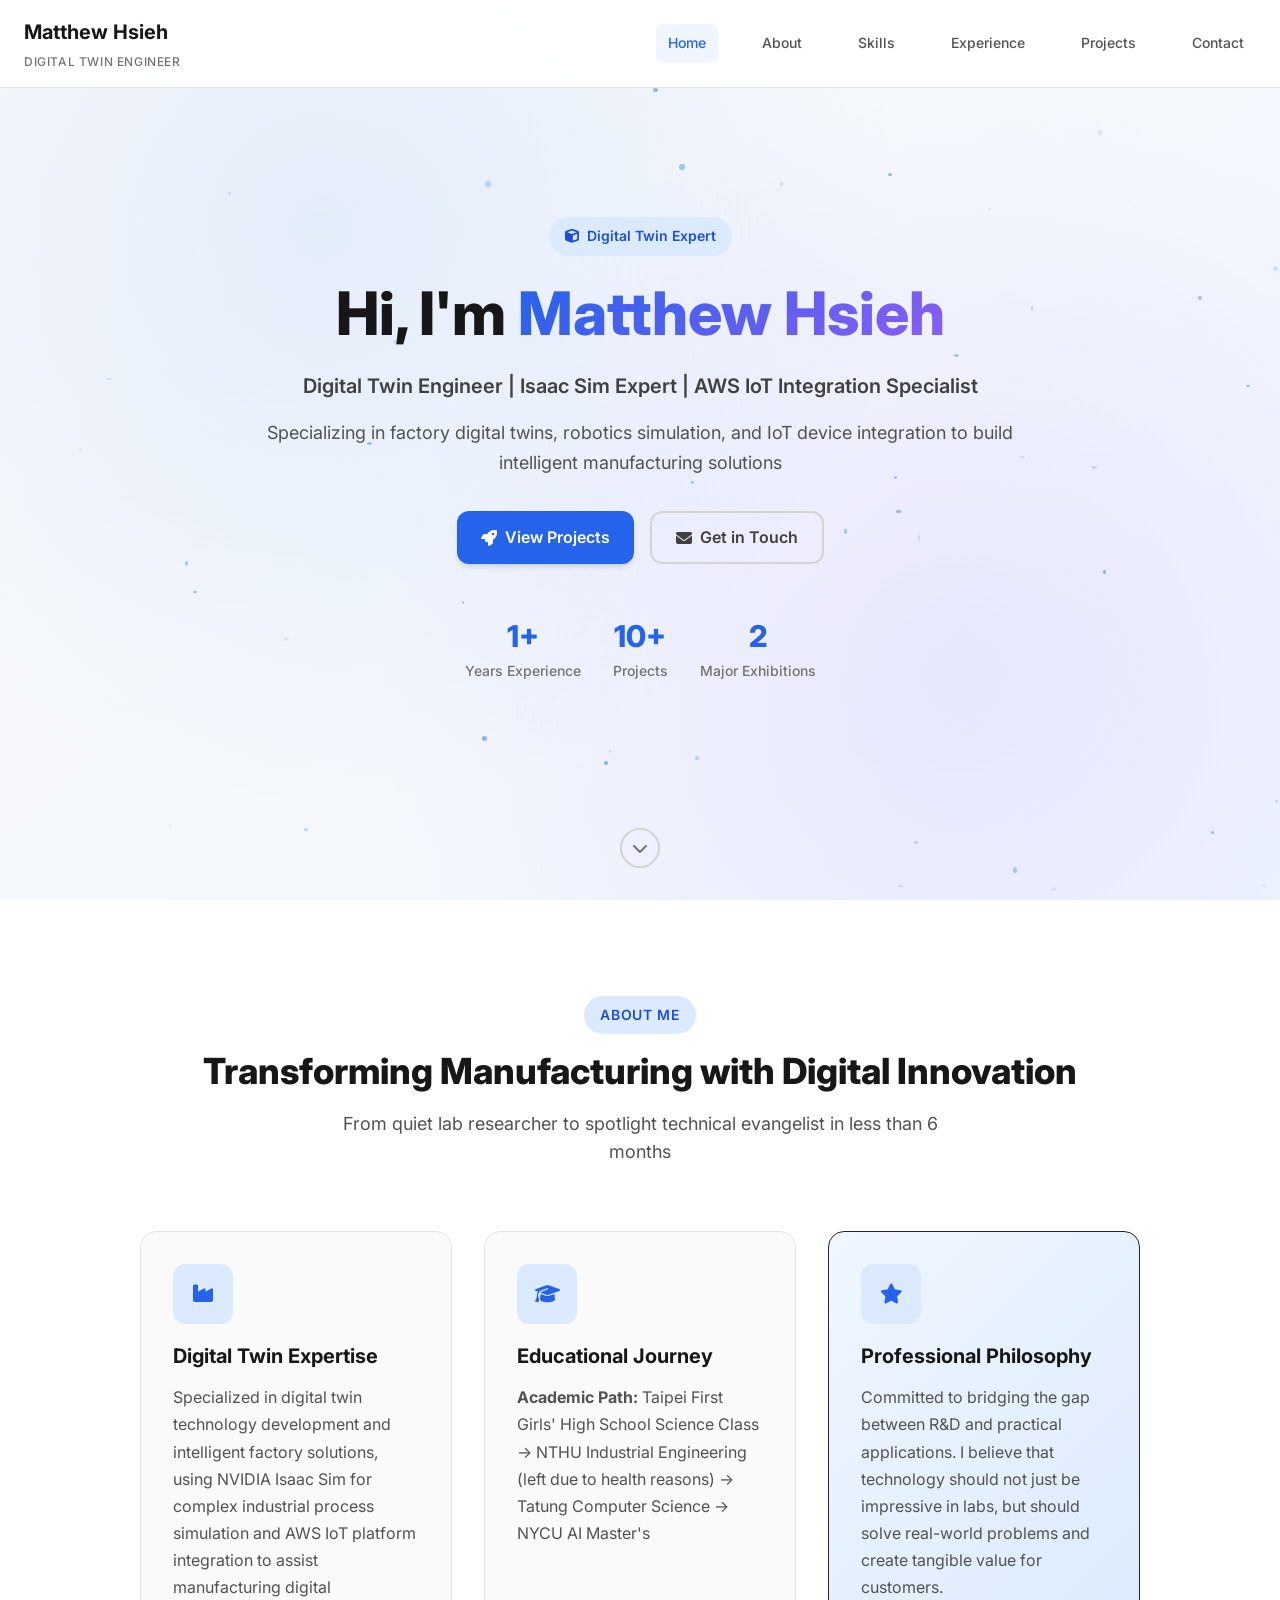
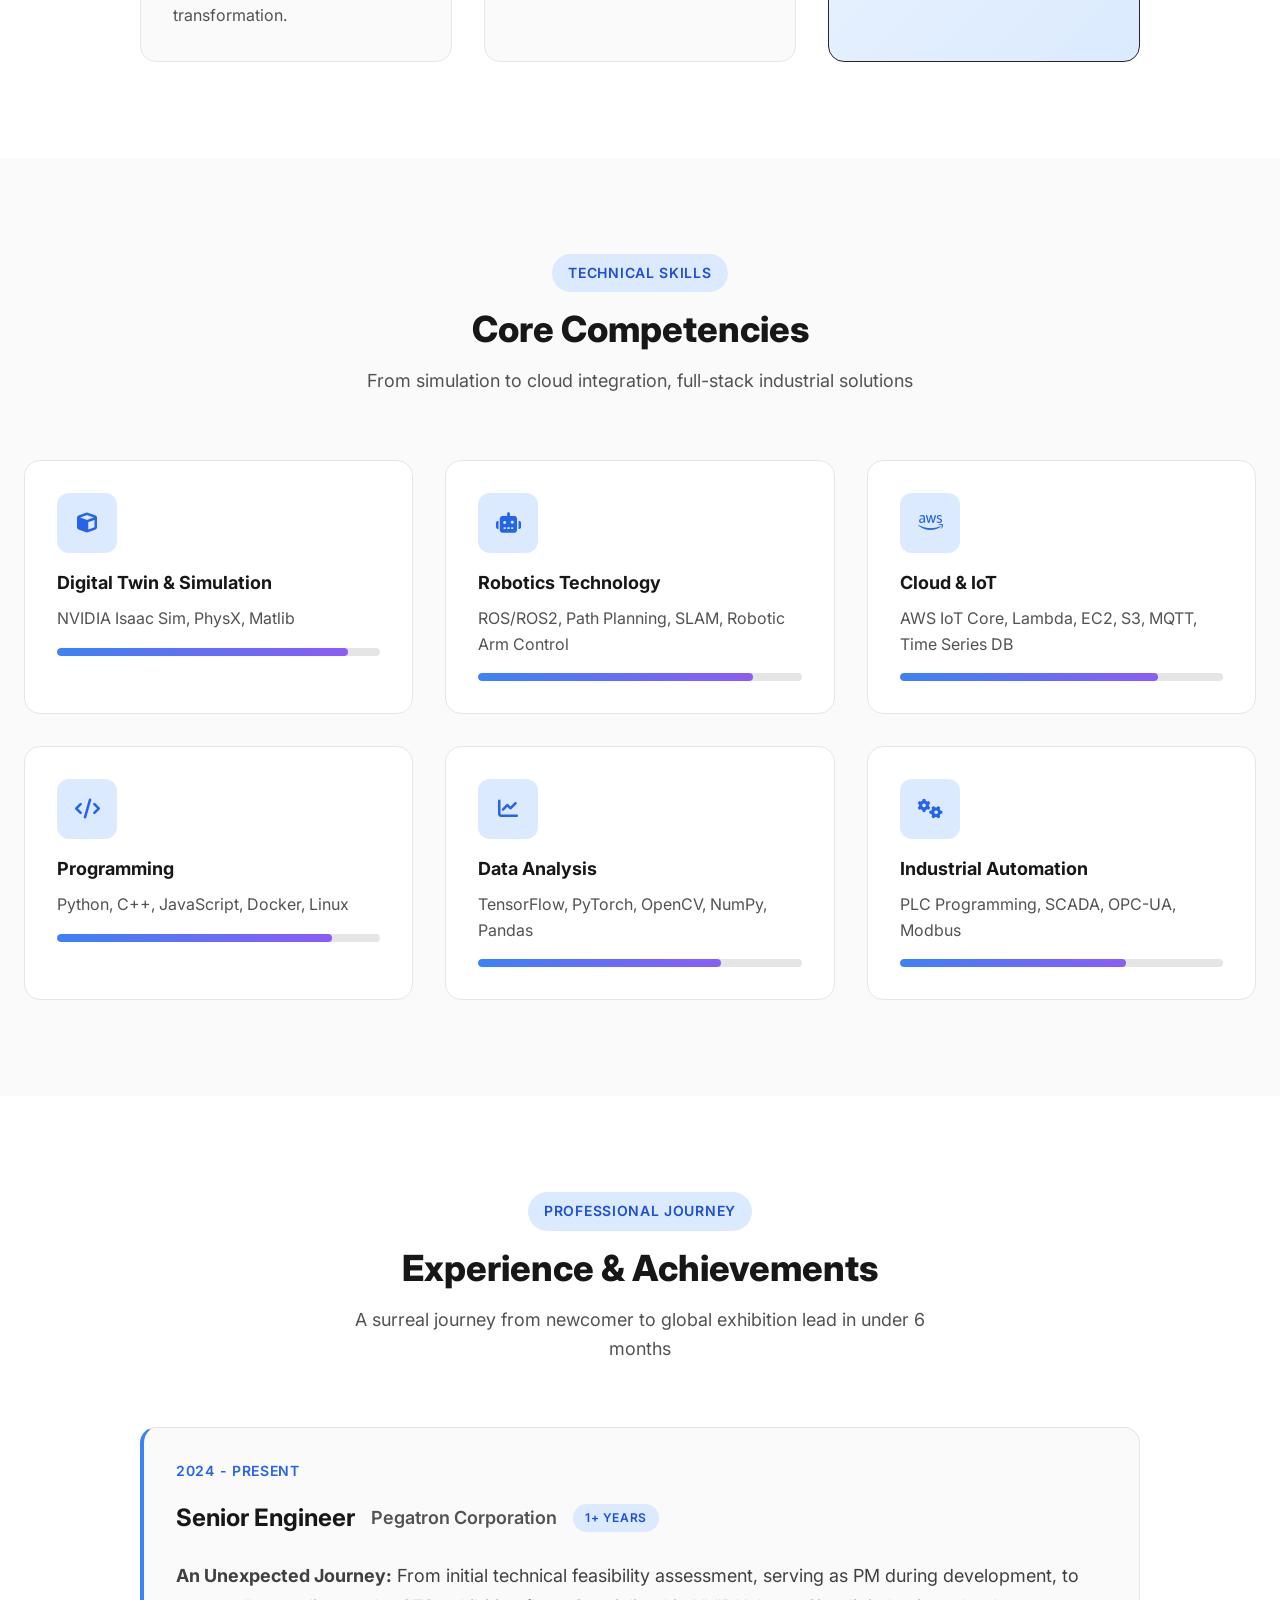
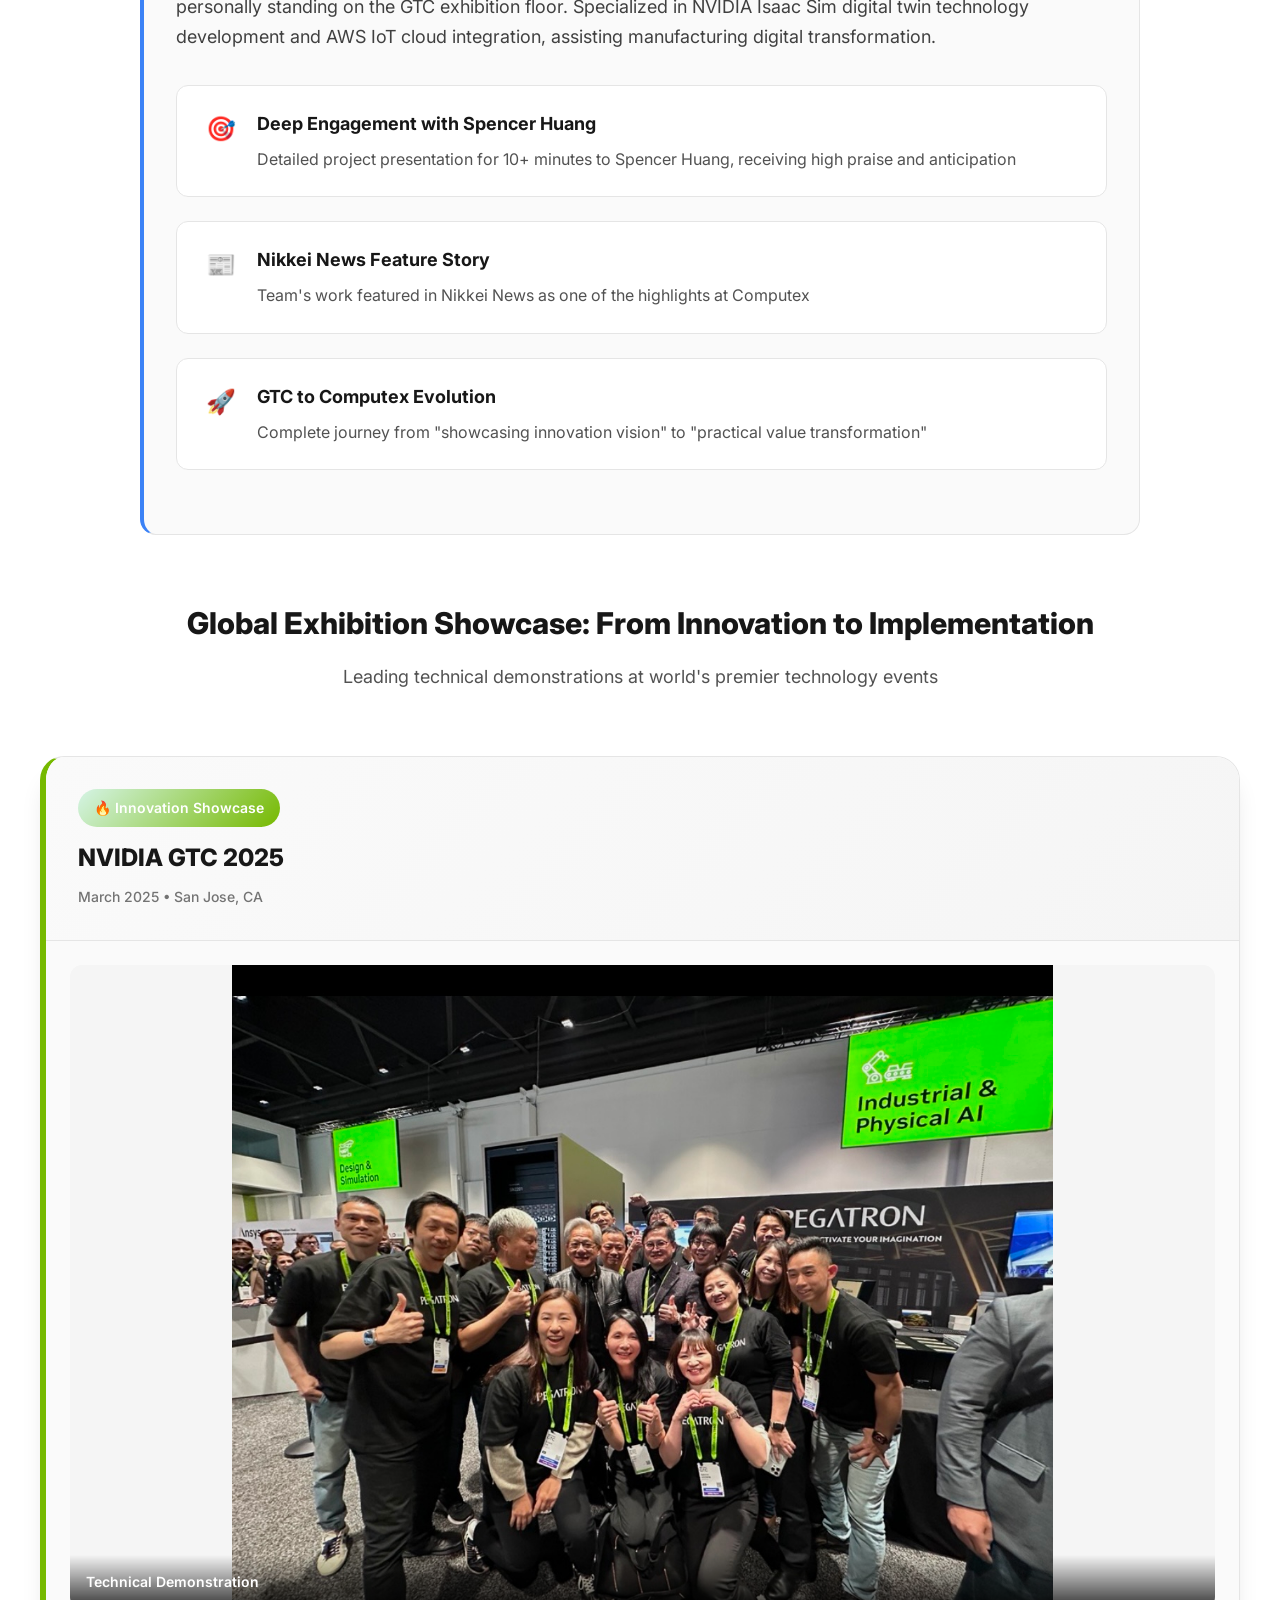
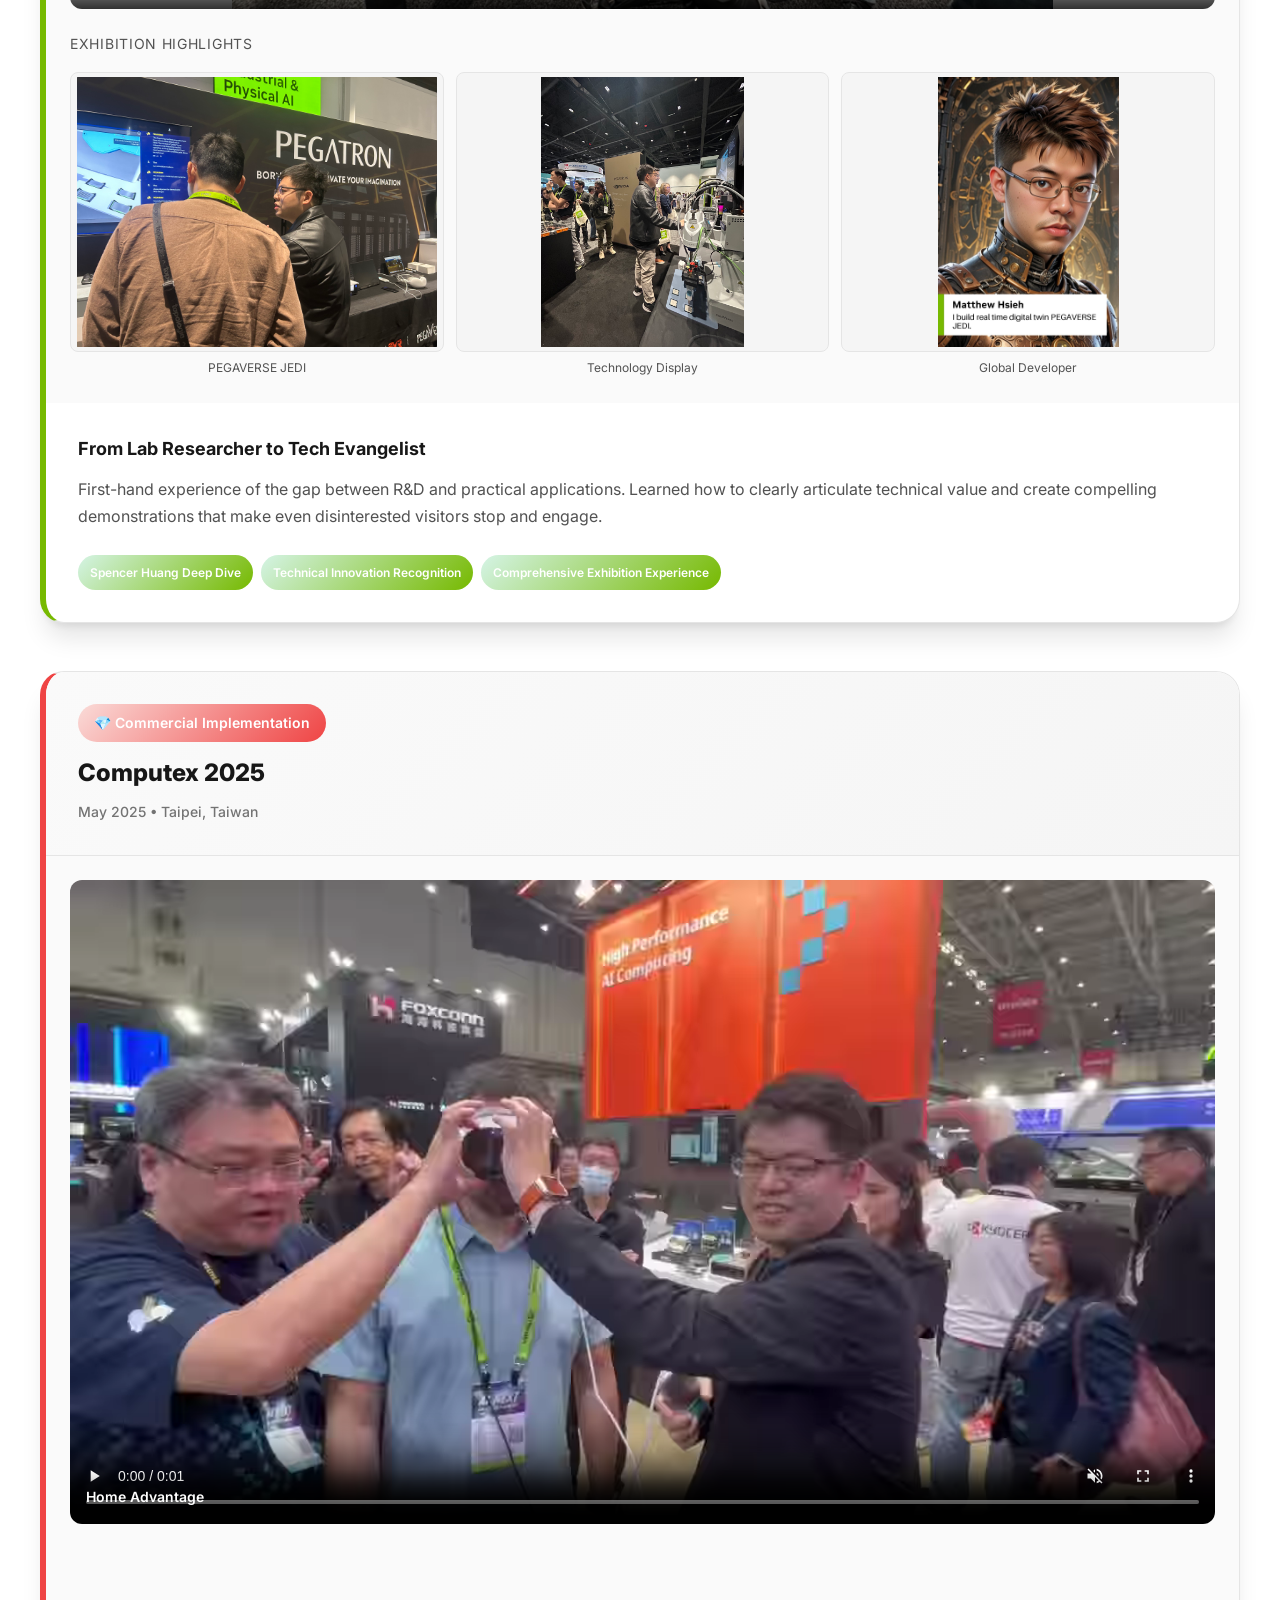
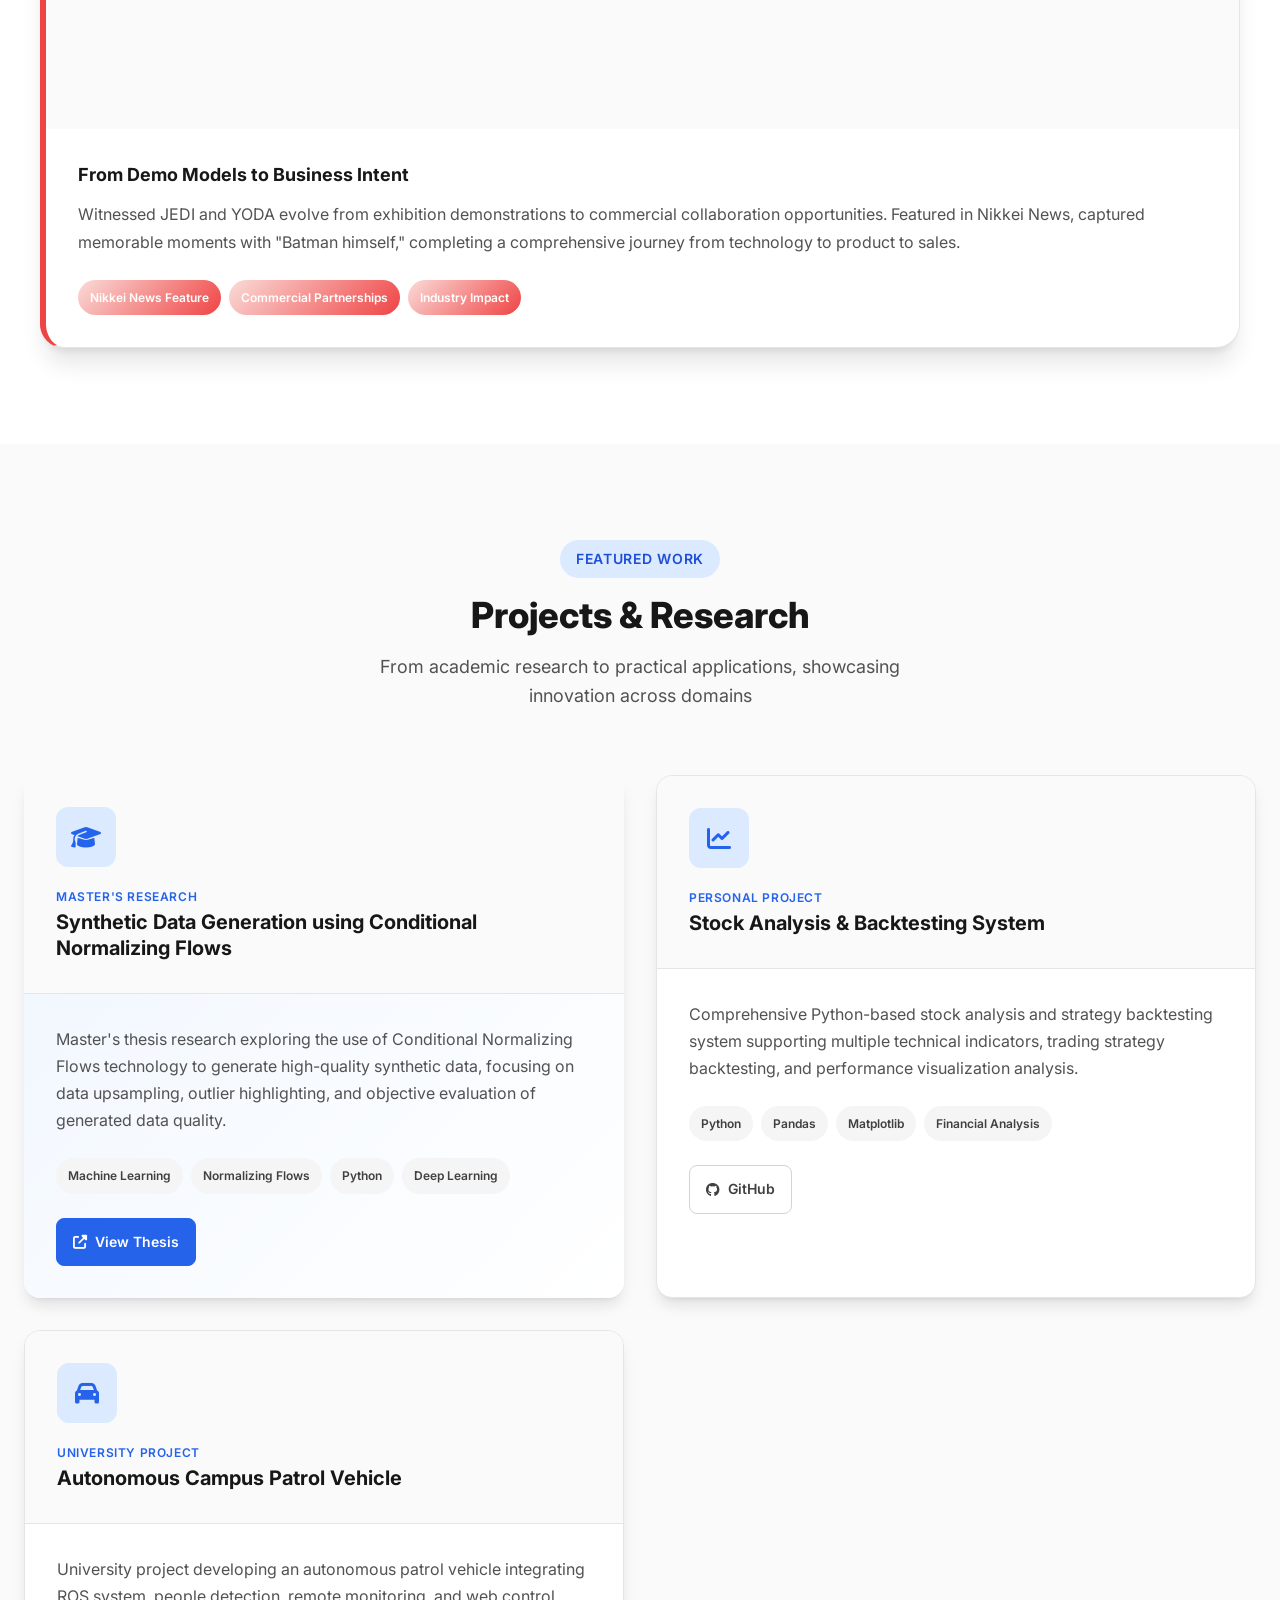
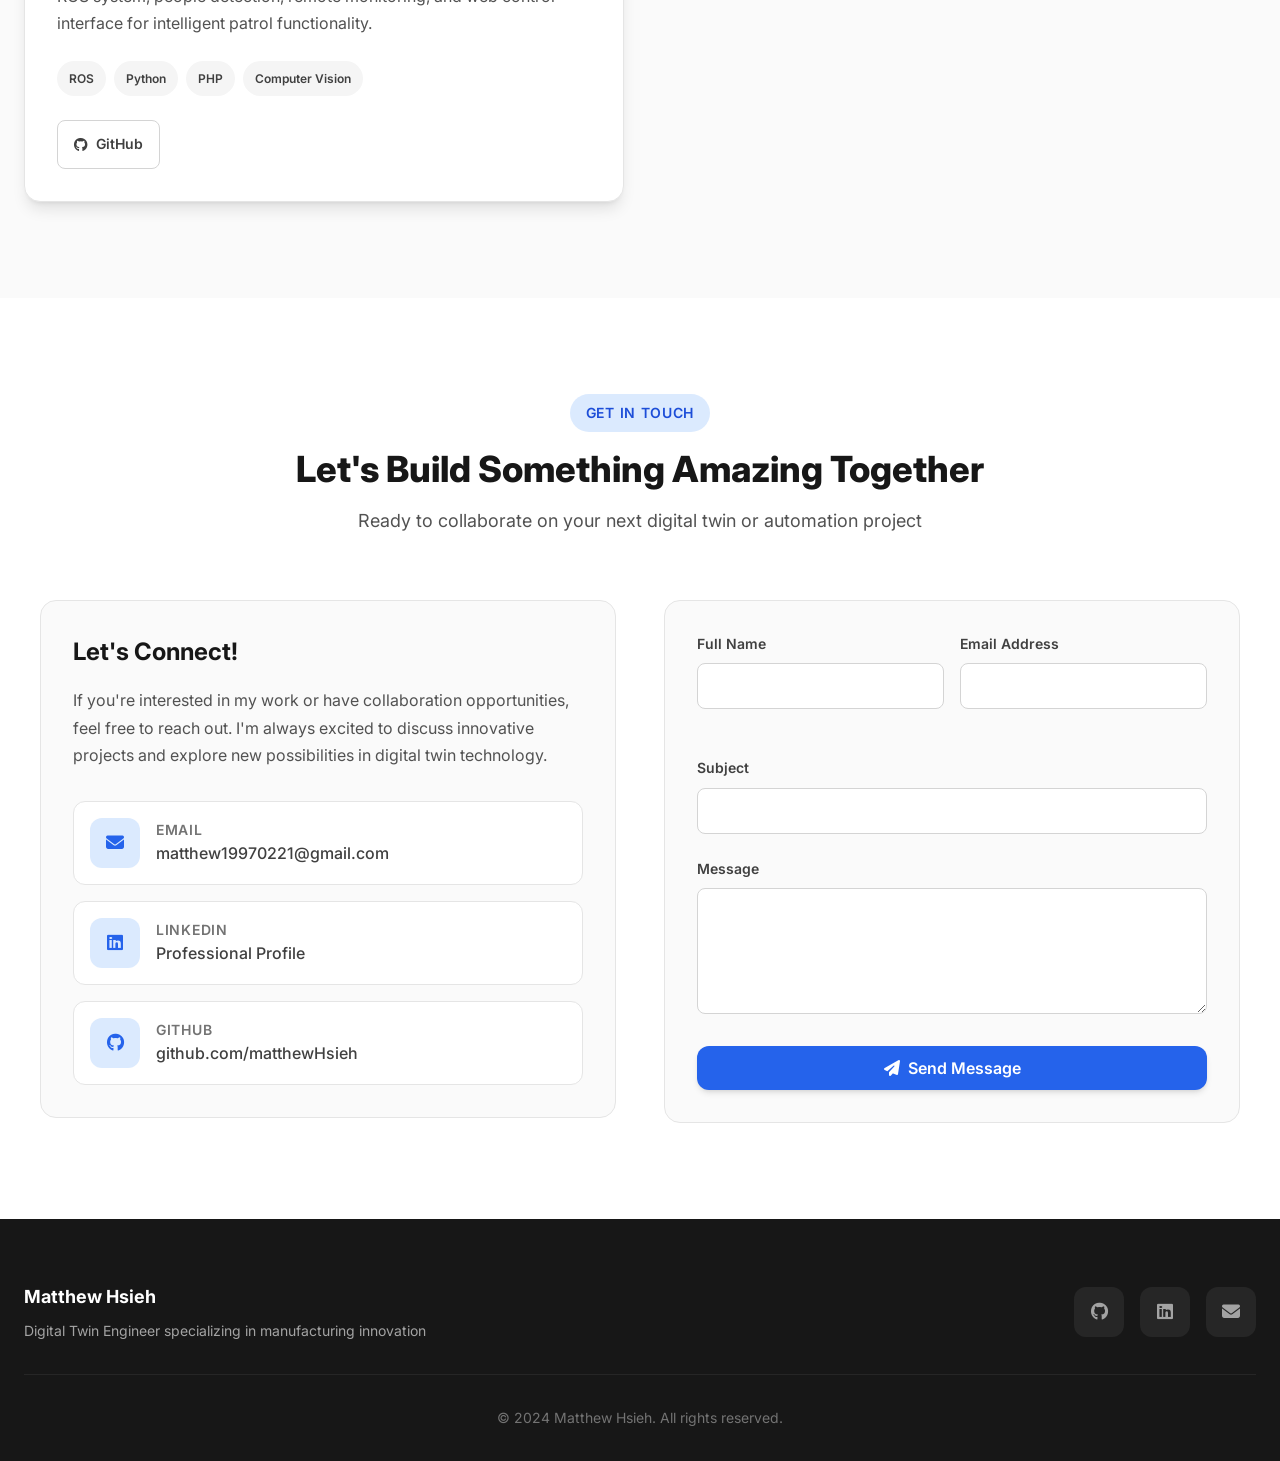
==== commit 911bb6fc: ":construction: modify layout" ====
--- a/index.html
+++ b/index.html
@@ -1,26 +1,32 @@
 <!DOCTYPE html>
-<html lang="zh-TW">
+<html lang="en">
 <head>
     <meta charset="UTF-8">
     <meta name="viewport" content="width=device-width, initial-scale=1.0">
-    <title>Matthew Hsieh | 個人網頁</title>
+    <title>Matthew Hsieh | Digital Twin Engineer</title>
     <link rel="stylesheet" href="style.css">
-    <link href="https://fonts.googleapis.com/css2?family=Noto+Sans+TC:wght@300;400;500;700&display=swap" rel="stylesheet">
-    <link rel="stylesheet" href="https://cdnjs.cloudflare.com/ajax/libs/font-awesome/6.0.0/css/all.min.css">
+    <link href="https://fonts.googleapis.com/css2?family=Inter:wght@300;400;500;600;700;800&display=swap" rel="stylesheet">
+    <link rel="stylesheet" href="https://cdnjs.cloudflare.com/ajax/libs/font-awesome/6.4.0/css/all.min.css">
+    <link rel="preconnect" href="https://fonts.googleapis.com">
+    <link rel="preconnect" href="https://fonts.gstatic.com" crossorigin>
 </head>
 <body>
-    <nav class="navbar">
+    <!-- Navigation -->
+    <nav class="navbar" id="navbar">
         <div class="nav-container">
-            <h2 class="nav-logo">Matthew Hsieh</h2>
-            <div class="nav-menu">
-                <a href="#home" class="nav-link">首頁</a>
-                <a href="#about" class="nav-link">關於我</a>
-                <a href="#skills" class="nav-link">技能</a>
-                <a href="#experience" class="nav-link">經驗</a>
-                <a href="#projects" class="nav-link">專案</a>
-                <a href="#contact" class="nav-link">聯絡</a>
-            </div>
-            <div class="hamburger">
+            <div class="nav-brand">
+                <h2 class="nav-logo">Matthew Hsieh</h2>
+                <span class="nav-subtitle">Digital Twin Engineer</span>
+            </div>
+            <div class="nav-menu" id="nav-menu">
+                <a href="#home" class="nav-link">Home</a>
+                <a href="#about" class="nav-link">About</a>
+                <a href="#skills" class="nav-link">Skills</a>
+                <a href="#experience" class="nav-link">Experience</a>
+                <a href="#projects" class="nav-link">Projects</a>
+                <a href="#contact" class="nav-link">Contact</a>
+            </div>
+            <div class="hamburger" id="hamburger">
                 <span class="bar"></span>
                 <span class="bar"></span>
                 <span class="bar"></span>
@@ -28,279 +34,467 @@
         </div>
     </nav>
 
+    <!-- Hero Section -->
     <section id="home" class="hero">
+        <div class="hero-background">
+            <div class="hero-particles"></div>
+        </div>
         <div class="hero-container">
             <div class="hero-content">
-                <h1 class="hero-title">Hi, I'm <span class="highlight">Matthew Hsieh</span></h1>
-                <p class="hero-subtitle">數位孿生工程師 | Isaac Sim 專家 | AWS IoT 整合專家</p>
+                <div class="hero-badge">
+                    <i class="fas fa-cube"></i>
+                    <span>Digital Twin Expert</span>
+                </div>
+                <h1 class="hero-title">
+                    Hi, I'm <span class="gradient-text">Matthew Hsieh</span>
+                </h1>
+                <p class="hero-subtitle">
+                    Digital Twin Engineer | Isaac Sim Expert | AWS IoT Integration Specialist
+                </p>
                 <p class="hero-description">
-                    專精於工廠數位孿生、機器人模擬以及IoT設備整合，打造智慧工廠解決方案
+                    Specializing in factory digital twins, robotics simulation, and IoT device integration to build intelligent manufacturing solutions
                 </p>
                 <div class="hero-buttons">
-                    <a href="#projects" class="btn btn-primary">查看作品</a>
-                    <a href="#contact" class="btn btn-secondary">聯絡我</a>
-                </div>
+                    <a href="#projects" class="btn btn-primary">
+                        <i class="fas fa-rocket"></i>
+                        View Projects
+                    </a>
+                    <a href="#contact" class="btn btn-outline">
+                        <i class="fas fa-envelope"></i>
+                        Get in Touch
+                    </a>
+                </div>
+                <div class="hero-stats">
+                    <div class="stat-item">
+                        <div class="stat-number">1+</div>
+                        <div class="stat-label">Years Experience</div>
+                    </div>
+                    <div class="stat-item">
+                        <div class="stat-number">10+</div>
+                        <div class="stat-label">Projects</div>
+                    </div>
+                    <div class="stat-item">
+                        <div class="stat-number">2</div>
+                        <div class="stat-label">Major Exhibitions</div>
+                    </div>
+                </div>
+            </div>
+        </div>
+        <div class="scroll-indicator">
+            <div class="scroll-arrow">
+                <i class="fas fa-chevron-down"></i>
             </div>
         </div>
     </section>
 
+    <!-- About Section -->
     <section id="about" class="about">
         <div class="container">
-            <h2 class="section-title">關於我</h2>
+            <div class="section-header">
+                <span class="section-tag">About Me</span>
+                <h2 class="section-title">Transforming Manufacturing with Digital Innovation</h2>
+                <p class="section-subtitle">
+                    From quiet lab researcher to spotlight technical evangelist in less than 6 months
+                </p>
+            </div>
             <div class="about-content">
                 <div class="about-text">
-                    <p>
-                        我是一名專精於數位孿生技術的工程師，擅長使用 NVIDIA Isaac Sim 進行工廠模擬和機器人仿真。
-                        在工業 4.0 領域具備豐富的實務經驗，能夠建構完整的智慧工廠解決方案。
-                    </p>
-                    <p>
-                        專長於整合 AWS 雲端服務與 IoT 設備，建立端到端的數據流處理架構。
-                        致力於將實體工廠數位化，透過仿真與優化提升生產效率。
-                    </p>
-                    <p>
-                        <strong>學習歷程：</strong>建中科學班 → 清大工工（因健康因素肄業）→ 大同資工 → 交大AI碩士
-                    </p>
-                </div>
-                <div class="about-stats">
-                    <div class="stat">
-                        <h3>2+</h3>
-                        <p>年開發經驗</p>
-                    </div>
-                    <div class="stat">
-                        <h3>10+</h3>
-                        <p>完成專案</p>
-                    </div>
-                    <div class="stat">
-                        <h3>5+</h3>
-                        <p>技術領域</p>
+                    <div class="about-card">
+                        <div class="card-icon">
+                            <i class="fas fa-industry"></i>
+                        </div>
+                        <h3>Digital Twin Expertise</h3>
+                        <p>
+                            Specialized in digital twin technology development and intelligent factory solutions, 
+                            using NVIDIA Isaac Sim for complex industrial process simulation and AWS IoT platform 
+                            integration to assist manufacturing digital transformation.
+                        </p>
+                    </div>
+                    
+                    <div class="about-card">
+                        <div class="card-icon">
+                            <i class="fas fa-graduation-cap"></i>
+                        </div>
+                        <h3>Educational Journey</h3>
+                        <p class="education-path">
+                            <strong>Academic Path:</strong> Taipei First Girls' High School Science Class → 
+                            NTHU Industrial Engineering (left due to health reasons) → 
+                            Tatung Computer Science → NYCU AI Master's
+                        </p>
+                    </div>
+                    
+                    <div class="about-card highlight-card">
+                        <div class="card-icon">
+                            <i class="fas fa-star"></i>
+                        </div>
+                        <h3>Professional Philosophy</h3>
+                        <p>
+                            Committed to bridging the gap between R&D and practical applications. 
+                            I believe that technology should not just be impressive in labs, but should 
+                            solve real-world problems and create tangible value for customers.
+                        </p>
                     </div>
                 </div>
             </div>
         </div>
     </section>
 
+    <!-- Skills Section -->
     <section id="skills" class="skills">
         <div class="container">
-            <h2 class="section-title">技能專長</h2>
+            <div class="section-header">
+                <span class="section-tag">Technical Skills</span>
+                <h2 class="section-title">Core Competencies</h2>
+                <p class="section-subtitle">
+                    From simulation to cloud integration, full-stack industrial solutions
+                </p>
+            </div>
             <div class="skills-grid">
-                <div class="skill-category">
-                    <i class="fas fa-cube"></i>
-                    <h3>數位孿生 & 模擬</h3>
+                <div class="skill-card">
+                    <div class="skill-icon">
+                        <i class="fas fa-cube"></i>
+                    </div>
+                    <h3>Digital Twin & Simulation</h3>
                     <p>NVIDIA Isaac Sim, PhysX, Matlib</p>
-                </div>
-                <div class="skill-category">
-                    <i class="fas fa-robot"></i>
-                    <h3>機器人技術</h3>
-                    <p>ROS/ROS2, 路徑規劃, SLAM, 機器手臂控制</p>
-                </div>
-                <div class="skill-category">
-                    <i class="fab fa-aws"></i>
-                    <h3>雲端 & IoT</h3>
-                    <p>AWS IoT Core, Lambda, EC2, S3, MQTT, 時序資料庫</p>
-                </div>
-                <div class="skill-category">
-                    <i class="fas fa-code"></i>
-                    <h3>程式開發</h3>
+                    <div class="skill-level">
+                        <div class="level-bar" data-level="90"></div>
+                    </div>
+                </div>
+                
+                <div class="skill-card">
+                    <div class="skill-icon">
+                        <i class="fas fa-robot"></i>
+                    </div>
+                    <h3>Robotics Technology</h3>
+                    <p>ROS/ROS2, Path Planning, SLAM, Robotic Arm Control</p>
+                    <div class="skill-level">
+                        <div class="level-bar" data-level="85"></div>
+                    </div>
+                </div>
+                
+                <div class="skill-card">
+                    <div class="skill-icon">
+                        <i class="fab fa-aws"></i>
+                    </div>
+                    <h3>Cloud & IoT</h3>
+                    <p>AWS IoT Core, Lambda, EC2, S3, MQTT, Time Series DB</p>
+                    <div class="skill-level">
+                        <div class="level-bar" data-level="80"></div>
+                    </div>
+                </div>
+                
+                <div class="skill-card">
+                    <div class="skill-icon">
+                        <i class="fas fa-code"></i>
+                    </div>
+                    <h3>Programming</h3>
                     <p>Python, C++, JavaScript, Docker, Linux</p>
-                </div>
-                <div class="skill-category">
-                    <i class="fas fa-chart-line"></i>
-                    <h3>數據分析</h3>
+                    <div class="skill-level">
+                        <div class="level-bar" data-level="85"></div>
+                    </div>
+                </div>
+                
+                <div class="skill-card">
+                    <div class="skill-icon">
+                        <i class="fas fa-chart-line"></i>
+                    </div>
+                    <h3>Data Analysis</h3>
                     <p>TensorFlow, PyTorch, OpenCV, NumPy, Pandas</p>
-                </div>
-                <div class="skill-category">
-                    <i class="fas fa-industry"></i>
-                    <h3>工業自動化</h3>
-                    <p>PLC程式設計, SCADA, OPC-UA, Modbus</p>
+                    <div class="skill-level">
+                        <div class="level-bar" data-level="75"></div>
+                    </div>
+                </div>
+                
+                <div class="skill-card">
+                    <div class="skill-icon">
+                        <i class="fas fa-cogs"></i>
+                    </div>
+                    <h3>Industrial Automation</h3>
+                    <p>PLC Programming, SCADA, OPC-UA, Modbus</p>
+                    <div class="skill-level">
+                        <div class="level-bar" data-level="70"></div>
+                    </div>
                 </div>
             </div>
         </div>
     </section>
 
+    <!-- Experience Section -->
     <section id="experience" class="experience">
         <div class="container">
-            <h2 class="section-title">工作經驗</h2>
+            <div class="section-header">
+                <span class="section-tag">Professional Journey</span>
+                <h2 class="section-title">Experience & Achievements</h2>
+                <p class="section-subtitle">
+                    A surreal journey from newcomer to global exhibition lead in under 6 months
+                </p>
+            </div>
+            
             <div class="experience-timeline">
-                <div class="experience-item">
-                    <div class="experience-date">2023 - 現在</div>
-                    <div class="experience-content">
-                        <div class="experience-header">
+                <div class="timeline-item">
+                    <div class="timeline-date">2024 - Present</div>
+                    <div class="timeline-content">
+                        <div class="company-info">
                             <h3>Senior Engineer</h3>
                             <h4>Pegatron Corporation</h4>
-                        </div>
-                        <p class="experience-description">
-                            <strong>入職不到半年的超現實旅程</strong>：從最初的技術可行性評估、開發過程中兼任 PM 角色，一路走到親自站上 GTC 展場。
-                            擅長 NVIDIA Isaac Sim 數位孿生技術開發、AWS IoT 雲端整合，協助製造業數位轉型。
-                        </p>
-                        <div class="key-highlights">
-                            <div class="highlight-item">
-                                <div class="highlight-icon">🎯</div>
-                                <div class="highlight-content">
-                                    <h5>與 Spencer Huang 深度交流</h5>
-                                    <p>為 NVIDIA 順子詳細講解專案長達10+分鐘，獲得高度評價與期待</p>
-                                </div>
-                            </div>
-                            <div class="highlight-item">
-                                <div class="highlight-icon">📰</div>
-                                <div class="highlight-content">
-                                    <h5>日經新聞特別報導</h5>
-                                    <p>團隊作品登上《日經新聞》，成為 Computex 上備受關注的焦點</p>
-                                </div>
-                            </div>
-                            <div class="highlight-item">
-                                <div class="highlight-icon">🚀</div>
-                                <div class="highlight-content">
-                                    <h5>從GTC到Computex的Evolution</h5>
-                                    <p>從「火力展示创新願景」到「落地實踐轉化價值」的完整旅程</p>
-                                </div>
-                            </div>
-                        </div>
-                        <ul class="experience-achievements">
-                            <li>新部門新人但接下 GTC 等級展演案子，完成技術評估→4PM→4展演全流程</li>
-                            <li>在展場上變身為積極的技術導覽，吸引無數參觀者駐足經聯</li>
-                            <li>從 JEDI 和 YODA 展示模型到產業合作的商業意向，親身參與價值轉化</li>
-                        </ul>
+                            <span class="duration">1+ Years</span>
+                        </div>
+                        
+                        <p class="job-description">
+                            <strong>An Unexpected Journey:</strong> From initial technical feasibility assessment, serving as PM during development, 
+                            to personally standing on the GTC exhibition floor. Specialized in NVIDIA Isaac Sim digital twin technology 
+                            development and AWS IoT cloud integration, assisting manufacturing digital transformation.
+                        </p>
+                        
+                        <div class="key-achievements">
+                            <div class="achievement-item">
+                                <div class="achievement-icon">🎯</div>
+                                <div class="achievement-content">
+                                    <h5>Deep Engagement with Spencer Huang</h5>
+                                    <p>Detailed project presentation for 10+ minutes to Spencer Huang, receiving high praise and anticipation</p>
+                                </div>
+                            </div>
+                            
+                            <div class="achievement-item">
+                                <div class="achievement-icon">📰</div>
+                                <div class="achievement-content">
+                                    <h5>Nikkei News Feature Story</h5>
+                                    <p>Team's work featured in Nikkei News as one of the highlights at Computex</p>
+                                </div>
+                            </div>
+                            
+                            <div class="achievement-item">
+                                <div class="achievement-icon">🚀</div>
+                                <div class="achievement-content">
+                                    <h5>GTC to Computex Evolution</h5>
+                                    <p>Complete journey from "showcasing innovation vision" to "practical value transformation"</p>
+                                </div>
+                            </div>
+                        </div>
                     </div>
                 </div>
             </div>
             
+            <!-- Conference Participation -->
             <div class="conference-section">
-                <h3 class="conference-title">全球頂級會議的火力展示與商業轉化</h3>
-                
-                <div class="conference-story">
-                    <div class="conference-major">
-                        <div class="conference-item gtc-special">
-                            <div class="conference-content-wrapper">
-                                <div class="conference-image-gallery">
-                                    <img src="img/GTC/GTC3.jpg" alt="GTC 2024展場實況" class="main-photo">
-                                    <img src="img/GTC/GTC4.JPG" alt="GTC技術展示" class="secondary-photo">
-                                </div>
-                                <div class="conference-details">
-                                    <div class="conference-badge">🔥 火力展示</div>
-                                    <h4>NVIDIA GTC 2024</h4>
-                                    <p class="conference-insight">
-                                        <strong>從安靜的實驗室到聚光燈下的技術佈道者</strong><br>
-                                        首次親身感受研發與實際應用的落差，學會如何將技術價值說清楚、講出亮點。
-                                        Keynote和各場Session啟發我：創意的背後是紮實的思維訓練與敏捷的開發文化。
-                                    </p>
-                                    <div class="achievement-tags">
-                                        <span class="tag">與Spencer Huang深度交流</span>
-                                        <span class="tag">技術創新高度評價</span>
-                                        <span class="tag">全方位展演經驗</span>
+                <div class="section-header">
+                    <h3 class="conference-title">Global Exhibition Showcase: From Innovation to Implementation</h3>
+                    <p class="conference-subtitle">Leading technical demonstrations at world's premier technology events</p>
+                </div>
+                
+                <div class="conference-grid">
+                    <!-- GTC Section -->
+                    <div class="conference-card gtc-card">
+                        <div class="conference-header">
+                            <div class="conference-badge fire">🔥 Innovation Showcase</div>
+                            <h4>NVIDIA GTC 2025</h4>
+                            <p class="conference-date">March 2025 • San Jose, CA</p>
+                        </div>
+                        
+                        <div class="conference-gallery">
+                            <div class="main-image">
+                                <img src="img/GTC/GTC3.jpg" alt="GTC 2025 Exhibition Floor" class="featured-photo">
+                                <div class="image-overlay">
+                                    <span>Technical Demonstration</span>
+                                </div>
+                            </div>
+                            <div class="gallery-section">
+                                <h6 class="gallery-title">Exhibition Highlights</h6>
+                                <div class="thumbnail-grid">
+                                    <div class="thumbnail-container">
+                                        <img src="img/GTC/GTC1.jpg" alt="GTC PEGAVERSE JEDI" class="thumbnail">
+                                        <span class="thumbnail-caption">PEGAVERSE JEDI</span>
                                     </div>
-                                </div>
-                            </div>
-                        </div>
-                        
-                        <div class="conference-item computex-special">
-                            <div class="conference-content-wrapper">
-                                <div class="conference-media-gallery">
-                                    <img src="img/Computex/Computex2.PNG" alt="Computex 展場盛況" class="main-photo">
-                                    <div class="media-grid">
-                                        <img src="img/Computex/Computex3.PNG" alt="技術展示" class="grid-photo">
-                                        <img src="img/Computex/Computex4.PNG" alt="產業交流" class="grid-photo">
-                                        <video src="img/Computex/Computex_VEDIO.mov" alt="蝙蝠俠Spencer Huang影片" class="grid-video" controls muted>
-                                            您的瀏覽器不支持影片播放
-                                        </video>
+                                    <div class="thumbnail-container">
+                                        <img src="img/GTC/GTC2.jpg" alt="Technology Display" class="thumbnail">
+                                        <span class="thumbnail-caption">Technology Display</span>
                                     </div>
-                                </div>
-                                <div class="conference-details">
-                                    <div class="conference-badge">💎 商業轉化</div>
-                                    <h4>Computex 2024</h4>
-                                    <p class="conference-insight">
-                                        <strong>從展示模型到商業意向的華麗轉身</strong><br>
-                                        回到「主場」，見證JEDI和YODA從「好評如潮」到「商業意向」的過程。
-                                        登上《日經新聞》，與蝙蝠俠本人留影，完成從技術到產品到銷售的全方位歷練。
-                                    </p>
-                                    <div class="achievement-tags">
-                                        <span class="tag">日經新聞專題報導</span>
-                                        <span class="tag">商業合作意向</span>
-                                        <span class="tag">產業影響力擴散</span>
+                                    <div class="thumbnail-container">
+                                        <img src="img/GTC/GTC4.JPG" alt="Global Developer" class="thumbnail">
+                                        <span class="thumbnail-caption">Global Developer</span>
                                     </div>
                                 </div>
                             </div>
                         </div>
+                        
+                        <div class="conference-content">
+                            <div class="conference-insight">
+                                <h5>From Lab Researcher to Tech Evangelist</h5>
+                                <p>
+                                    First-hand experience of the gap between R&D and practical applications. 
+                                    Learned how to clearly articulate technical value and create compelling demonstrations 
+                                    that make even disinterested visitors stop and engage.
+                                </p>
+                            </div>
+                            
+                            <div class="conference-highlights">
+                                <div class="highlight-tag">Spencer Huang Deep Dive</div>
+                                <div class="highlight-tag">Technical Innovation Recognition</div>
+                                <div class="highlight-tag">Comprehensive Exhibition Experience</div>
+                            </div>
+                        </div>
+                    </div>
+                    
+                    <!-- Computex Section -->
+                    <div class="conference-card computex-card">
+                        <div class="conference-header">
+                            <div class="conference-badge diamond">💎 Commercial Implementation</div>
+                            <h4>Computex 2025</h4>
+                            <p class="conference-date">May 2025 • Taipei, Taiwan</p>
+                        </div>
+                        
+                        <div class="conference-gallery">
+                            <div class="main-image">
+                                <video src="img/Computex/Computex_VEDIO.webm" class="media-item video-item" controls muted>
+                                    Your browser does not support video playback
+                                </video>
+                                <div class="image-overlay">
+                                    <span>Home Advantage</span>
+                                </div>
+                            </div>
+                            <div class="media-showcase">
+                                <img src="img/Computex/Computex2.PNG" alt="Technical Details" class="media-item">
+                                <img src="img/Computex/Computex3.PNG" alt="Industry Networking" class="media-item">
+                                <img src="img/Computex/Computex4.PNG" alt="Exhibition Interaction" class="media-item">
+                                <img src="img/Computex/Computex5.PNG" alt="Team Collaboration" class="media-item">
+                                <img src="img/Computex/Computex1.jpg" alt="Computex Exhibition Success" class="featured-photo">
+                            </div>
+                        </div>
+                        
+                        <div class="conference-content">
+                            <div class="conference-insight">
+                                <h5>From Demo Models to Business Intent</h5>
+                                <p>
+                                    Witnessed JEDI and YODA evolve from exhibition demonstrations to commercial collaboration opportunities. 
+                                    Featured in Nikkei News, captured memorable moments with "Batman himself," 
+                                    completing a comprehensive journey from technology to product to sales.
+                                </p>
+                            </div>
+                            
+                            <div class="conference-highlights">
+                                <div class="highlight-tag">Nikkei News Feature</div>
+                                <div class="highlight-tag">Commercial Partnerships</div>
+                                <div class="highlight-tag">Industry Impact</div>
+                            </div>
+                        </div>
                     </div>
                 </div>
             </div>
         </div>
     </section>
 
+    <!-- Projects Section -->
     <section id="projects" class="projects">
         <div class="container">
-            <h2 class="section-title">專案作品</h2>
+            <div class="section-header">
+                <span class="section-tag">Featured Work</span>
+                <h2 class="section-title">Projects & Research</h2>
+                <p class="section-subtitle">
+                    From academic research to practical applications, showcasing innovation across domains
+                </p>
+            </div>
+            
             <div class="projects-grid">
-                <div class="project-card">
-                    <div class="project-image">
-                        <div class="project-placeholder">
+                <!-- Master's Thesis -->
+                <div class="project-card featured">
+                    <div class="project-header">
+                        <div class="project-icon">
                             <i class="fas fa-graduation-cap"></i>
                         </div>
-                    </div>
+                        <div class="project-meta">
+                            <span class="project-type">Master's Research</span>
+                            <h3>Synthetic Data Generation using Conditional Normalizing Flows</h3>
+                        </div>
+                    </div>
+                    
                     <div class="project-content">
-                        <h3>碩士論文研究</h3>
-                        <p>「基於條件標準化流的合成數據生成」- 探討使用 Conditional Normalizing Flows 技術生成高品質合成數據。</p>
-                        <div class="project-tech">
+                        <p class="project-description">
+                            Master's thesis research exploring the use of Conditional Normalizing Flows technology 
+                            to generate high-quality synthetic data, focusing on data upsampling, outlier highlighting, 
+                            and objective evaluation of generated data quality.
+                        </p>
+                        
+                        <div class="tech-stack">
                             <span class="tech-tag">Machine Learning</span>
                             <span class="tech-tag">Normalizing Flows</span>
                             <span class="tech-tag">Python</span>
-                        </div>
+                            <span class="tech-tag">Deep Learning</span>
+                        </div>
+                        
                         <div class="project-links">
-                            <a href="https://ndltd.ncl.edu.tw/cgi-bin/gs32/gsweb.cgi/login?o=dnclcdr&s=id=%22112NYCU542B015%22.&searchmode=basic" class="project-link">
-                                <i class="fas fa-book"></i> 論文網址
+                            <a href="https://ndltd.ncl.edu.tw/cgi-bin/gs32/gsweb.cgi/login?o=dnclcdr&s=id=%22112NYCU542B015%22.&searchmode=basic" 
+                               class="project-link primary" target="_blank">
+                                <i class="fas fa-external-link-alt"></i>
+                                View Thesis
                             </a>
-                            <a href="https://ndltd.ncl.edu.tw/cgi-bin/gs32/gsweb.cgi/login?o=dnclcdr&s=id=%22112NYCU542B015%22.&searchmode=basic" class="project-link">
-                                <i class="fas fa-external-link-alt"></i> 查看詳情
+                        </div>
+                    </div>
+                </div>
+                
+                <!-- Stock Analysis System -->
+                <div class="project-card">
+                    <div class="project-header">
+                        <div class="project-icon">
+                            <i class="fas fa-chart-line"></i>
+                        </div>
+                        <div class="project-meta">
+                            <span class="project-type">Personal Project</span>
+                            <h3>Stock Analysis & Backtesting System</h3>
+                        </div>
+                    </div>
+                    
+                    <div class="project-content">
+                        <p class="project-description">
+                            Comprehensive Python-based stock analysis and strategy backtesting system supporting 
+                            multiple technical indicators, trading strategy backtesting, and performance visualization analysis.
+                        </p>
+                        
+                        <div class="tech-stack">
+                            <span class="tech-tag">Python</span>
+                            <span class="tech-tag">Pandas</span>
+                            <span class="tech-tag">Matplotlib</span>
+                            <span class="tech-tag">Financial Analysis</span>
+                        </div>
+                        
+                        <div class="project-links">
+                            <a href="https://github.com/matthewHsieh/Stock" class="project-link" target="_blank">
+                                <i class="fab fa-github"></i>
+                                GitHub
                             </a>
                         </div>
                     </div>
                 </div>
-
+                
+                <!-- Campus Patrol Car -->
                 <div class="project-card">
-                    <div class="project-image">
-                        <div class="project-placeholder">
-                            <i class="fas fa-chart-line"></i>
-                        </div>
-                    </div>
+                    <div class="project-header">
+                        <div class="project-icon">
+                            <i class="fas fa-car"></i>
+                        </div>
+                        <div class="project-meta">
+                            <span class="project-type">University Project</span>
+                            <h3>Autonomous Campus Patrol Vehicle</h3>
+                        </div>
+                    </div>
+                    
                     <div class="project-content">
-                        <h3>股票分析回測系統</h3>
-                        <p>完整的Python股票分析與策略回測系統，支援多種技術指標計算、交易策略回測和績效視覺化分析。</p>
-                        <div class="project-tech">
-                            <span class="tech-tag">Python</span>
-                            <span class="tech-tag">pandas</span>
-                            <span class="tech-tag">matplotlib</span>
-                        </div>
-                        <div class="project-links">
-                            <a href="https://github.com/matthewHsieh/Stock" class="project-link">
-                                <i class="fab fa-github"></i> GitHub
-                            </a>
-                            <a href="https://github.com/matthewHsieh/Stock" class="project-link">
-                                <i class="fas fa-external-link-alt"></i> 查看詳情
-                            </a>
-                        </div>
-                    </div>
-                </div>
-
-                <div class="project-card">
-                    <div class="project-image">
-                        <div class="project-placeholder">
-                            <i class="fas fa-car"></i>
-                        </div>
-                    </div>
-                    <div class="project-content">
-                        <h3>校園自動巡邏車</h3>
-                        <p>大學專案開發的自主巡邏車輛，整合 ROS 系統、人員偵測、遠端監控和網頁控制介面，實現智能巡邏功能。</p>
-                        <div class="project-tech">
+                        <p class="project-description">
+                            University project developing an autonomous patrol vehicle integrating ROS system, 
+                            people detection, remote monitoring, and web control interface for intelligent patrol functionality.
+                        </p>
+                        
+                        <div class="tech-stack">
                             <span class="tech-tag">ROS</span>
                             <span class="tech-tag">Python</span>
                             <span class="tech-tag">PHP</span>
-                        </div>
+                            <span class="tech-tag">Computer Vision</span>
+                        </div>
+                        
                         <div class="project-links">
-                            <a href="https://github.com/matthewHsieh/campusCar" class="project-link">
-                                <i class="fab fa-github"></i> GitHub
+                            <a href="https://github.com/matthewHsieh/campusCar" class="project-link" target="_blank">
+                                <i class="fab fa-github"></i>
+                                GitHub
                             </a>
-                            <a href="https://github.com/matthewHsieh/campusCar" class="project-link">
-                                <i class="fas fa-external-link-alt"></i> 查看詳情
-                            </a>
                         </div>
                     </div>
                 </div>
@@ -308,56 +502,114 @@
         </div>
     </section>
 
+    <!-- Contact Section -->
     <section id="contact" class="contact">
         <div class="container">
-            <h2 class="section-title">聯絡我</h2>
+            <div class="section-header">
+                <span class="section-tag">Get In Touch</span>
+                <h2 class="section-title">Let's Build Something Amazing Together</h2>
+                <p class="section-subtitle">
+                    Ready to collaborate on your next digital twin or automation project
+                </p>
+            </div>
+            
             <div class="contact-content">
                 <div class="contact-info">
-                    <h3>讓我們連結吧！</h3>
-                    <p>如果您對我的工作感興趣，或者有任何合作機會，歡迎與我聯繫。</p>
-                    <div class="contact-methods">
-                        <div class="contact-method">
-                            <i class="fas fa-envelope"></i>
-                            <span>matthew19970221@gmail.com</span>
-                        </div>
-                        <div class="contact-method">
-                            <i class="fab fa-linkedin"></i>
-                            <a href="https://www.linkedin.com/in/%E6%98%87%E6%A2%81-%E8%A7%A3-1a6663268/" style="color: inherit; text-decoration: none;">LinkedIn Profile</a>
-                        </div>
-                        <div class="contact-method">
-                            <i class="fab fa-github"></i>
-                            <a href="https://github.com/matthewHsieh" style="color: inherit; text-decoration: none;">github.com/matthewHsieh</a>
-                        </div>
-                    </div>
-                </div>
+                    <div class="contact-card">
+                        <h3>Let's Connect!</h3>
+                        <p>
+                            If you're interested in my work or have collaboration opportunities, 
+                            feel free to reach out. I'm always excited to discuss innovative projects 
+                            and explore new possibilities in digital twin technology.
+                        </p>
+                        
+                        <div class="contact-methods">
+                            <a href="mailto:matthew19970221@gmail.com" class="contact-method">
+                                <div class="method-icon">
+                                    <i class="fas fa-envelope"></i>
+                                </div>
+                                <div class="method-info">
+                                    <span class="method-label">Email</span>
+                                    <span class="method-value">matthew19970221@gmail.com</span>
+                                </div>
+                            </a>
+                            
+                            <a href="https://www.linkedin.com/in/%E6%98%87%E6%A2%81-%E8%A7%A3-1a6663268/" 
+                               target="_blank" class="contact-method">
+                                <div class="method-icon">
+                                    <i class="fab fa-linkedin"></i>
+                                </div>
+                                <div class="method-info">
+                                    <span class="method-label">LinkedIn</span>
+                                    <span class="method-value">Professional Profile</span>
+                                </div>
+                            </a>
+                            
+                            <a href="https://github.com/matthewHsieh" target="_blank" class="contact-method">
+                                <div class="method-icon">
+                                    <i class="fab fa-github"></i>
+                                </div>
+                                <div class="method-info">
+                                    <span class="method-label">GitHub</span>
+                                    <span class="method-value">github.com/matthewHsieh</span>
+                                </div>
+                            </a>
+                        </div>
+                    </div>
+                </div>
+                
                 <div class="contact-form">
-                    <form>
+                    <form class="form">
+                        <div class="form-row">
+                            <div class="form-group">
+                                <label for="name">Full Name</label>
+                                <input type="text" id="name" name="name" required>
+                            </div>
+                            <div class="form-group">
+                                <label for="email">Email Address</label>
+                                <input type="email" id="email" name="email" required>
+                            </div>
+                        </div>
                         <div class="form-group">
-                            <label for="name">姓名</label>
-                            <input type="text" id="name" name="name" required>
+                            <label for="subject">Subject</label>
+                            <input type="text" id="subject" name="subject" required>
                         </div>
                         <div class="form-group">
-                            <label for="email">電子郵件</label>
-                            <input type="email" id="email" name="email" required>
-                        </div>
-                        <div class="form-group">
-                            <label for="message">訊息</label>
+                            <label for="message">Message</label>
                             <textarea id="message" name="message" rows="5" required></textarea>
                         </div>
-                        <button type="submit" class="btn btn-primary">發送訊息</button>
+                        <button type="submit" class="btn btn-primary full-width">
+                            <i class="fas fa-paper-plane"></i>
+                            Send Message
+                        </button>
                     </form>
                 </div>
             </div>
         </div>
     </section>
 
+    <!-- Footer -->
     <footer class="footer">
         <div class="container">
-            <p>&copy; 2024 Matthew Hsieh. All rights reserved.</p>
-            <div class="social-links">
-                <a href="https://github.com/matthewHsieh"><i class="fab fa-github"></i></a>
-                <a href="https://www.linkedin.com/in/%E6%98%87%E6%A2%81-%E8%A7%A3-1a6663268/"><i class="fab fa-linkedin"></i></a>
-                <a href="mailto:matthew19970221@gmail.com"><i class="fas fa-envelope"></i></a>
+            <div class="footer-content">
+                <div class="footer-info">
+                    <h3>Matthew Hsieh</h3>
+                    <p>Digital Twin Engineer specializing in manufacturing innovation</p>
+                </div>
+                <div class="footer-links">
+                    <a href="https://github.com/matthewHsieh" target="_blank" class="footer-link">
+                        <i class="fab fa-github"></i>
+                    </a>
+                    <a href="https://www.linkedin.com/in/%E6%98%87%E6%A2%81-%E8%A7%A3-1a6663268/" target="_blank" class="footer-link">
+                        <i class="fab fa-linkedin"></i>
+                    </a>
+                    <a href="mailto:matthew19970221@gmail.com" class="footer-link">
+                        <i class="fas fa-envelope"></i>
+                    </a>
+                </div>
+            </div>
+            <div class="footer-bottom">
+                <p>&copy; 2024 Matthew Hsieh. All rights reserved.</p>
             </div>
         </div>
     </footer>
--- a/style.css
+++ b/style.css
@@ -1,988 +1,1418 @@
-/* 全域設置 */
-* {
+/* Modern CSS Reset & Base Styles */
+*,
+*::before,
+*::after {
+    box-sizing: border-box;
     margin: 0;
     padding: 0;
-    box-sizing: border-box;
-}
-
-body {
-    font-family: 'Noto Sans TC', sans-serif;
-    line-height: 1.6;
-    color: #333;
-    overflow-x: hidden;
+}
+
+:root {
+    /* Primary Colors */
+    --primary-50: #eff6ff;
+    --primary-100: #dbeafe;
+    --primary-500: #3b82f6;
+    --primary-600: #2563eb;
+    --primary-700: #1d4ed8;
+    --primary-900: #1e3a8a;
+    
+    /* Neutral Colors */
+    --neutral-50: #fafafa;
+    --neutral-100: #f5f5f5;
+    --neutral-200: #e5e5e5;
+    --neutral-300: #d4d4d4;
+    --neutral-400: #a3a3a3;
+    --neutral-500: #737373;
+    --neutral-600: #525252;
+    --neutral-700: #404040;
+    --neutral-800: #262626;
+    --neutral-900: #171717;
+    
+    /* System Colors */
+    --success-500: #10b981;
+    --warning-500: #f59e0b;
+    --error-500: #ef4444;
+    
+    /* Typography */
+    --font-family: 'Inter', -apple-system, BlinkMacSystemFont, 'Segoe UI', Roboto, sans-serif;
+    --font-size-xs: 0.75rem;
+    --font-size-sm: 0.875rem;
+    --font-size-base: 1rem;
+    --font-size-lg: 1.125rem;
+    --font-size-xl: 1.25rem;
+    --font-size-2xl: 1.5rem;
+    --font-size-3xl: 1.875rem;
+    --font-size-4xl: 2.25rem;
+    --font-size-5xl: 3rem;
+    --font-size-6xl: 3.75rem;
+    
+    /* Spacing */
+    --space-1: 0.25rem;
+    --space-2: 0.5rem;
+    --space-3: 0.75rem;
+    --space-4: 1rem;
+    --space-5: 1.25rem;
+    --space-6: 1.5rem;
+    --space-8: 2rem;
+    --space-10: 2.5rem;
+    --space-12: 3rem;
+    --space-16: 4rem;
+    --space-20: 5rem;
+    --space-24: 6rem;
+    
+    /* Shadows */
+    --shadow-sm: 0 1px 2px 0 rgb(0 0 0 / 0.05);
+    --shadow-md: 0 4px 6px -1px rgb(0 0 0 / 0.1), 0 2px 4px -2px rgb(0 0 0 / 0.1);
+    --shadow-lg: 0 10px 15px -3px rgb(0 0 0 / 0.1), 0 4px 6px -4px rgb(0 0 0 / 0.1);
+    --shadow-xl: 0 20px 25px -5px rgb(0 0 0 / 0.1), 0 8px 10px -6px rgb(0 0 0 / 0.1);
+    
+    /* Border Radius */
+    --radius-sm: 0.375rem;
+    --radius-md: 0.5rem;
+    --radius-lg: 0.75rem;
+    --radius-xl: 1rem;
+    --radius-2xl: 1.5rem;
+    
+    /* Transitions */
+    --transition-fast: 150ms ease-in-out;
+    --transition-base: 250ms ease-in-out;
+    --transition-slow: 350ms ease-in-out;
 }
 
 html {
     scroll-behavior: smooth;
-}
-
-/* 容器 */
+    font-size: 16px;
+}
+
+body {
+    font-family: var(--font-family);
+    font-size: var(--font-size-base);
+    line-height: 1.6;
+    color: var(--neutral-800);
+    background-color: var(--neutral-50);
+    overflow-x: hidden;
+    -webkit-font-smoothing: antialiased;
+    -moz-osx-font-smoothing: grayscale;
+}
+
+/* Container */
 .container {
-    max-width: 1200px;
+    max-width: 1280px;
     margin: 0 auto;
-    padding: 0 20px;
-}
-
-/* 導航欄 */
+    padding: 0 var(--space-6);
+}
+
+/* Navigation */
 .navbar {
     position: fixed;
     top: 0;
-    width: 100%;
+    left: 0;
+    right: 0;
+    z-index: 1000;
     background: rgba(255, 255, 255, 0.95);
-    backdrop-filter: blur(10px);
-    z-index: 1000;
-    transition: all 0.3s ease;
+    backdrop-filter: blur(20px);
+    border-bottom: 1px solid var(--neutral-200);
+    transition: all var(--transition-base);
 }
 
 .nav-container {
-    max-width: 1200px;
+    max-width: 1280px;
     margin: 0 auto;
-    padding: 1rem 20px;
-    display: flex;
+    padding: var(--space-4) var(--space-6);
+    display: flex;
+    align-items: center;
     justify-content: space-between;
-    align-items: center;
+}
+
+.nav-brand {
+    display: flex;
+    flex-direction: column;
+    gap: var(--space-1);
 }
 
 .nav-logo {
-    font-size: 1.5rem;
+    font-size: var(--font-size-xl);
     font-weight: 700;
-    color: #2c3e50;
+    color: var(--neutral-900);
     text-decoration: none;
 }
 
+.nav-subtitle {
+    font-size: var(--font-size-xs);
+    color: var(--neutral-500);
+    font-weight: 500;
+    text-transform: uppercase;
+    letter-spacing: 0.05em;
+}
+
 .nav-menu {
     display: flex;
-    gap: 2rem;
+    align-items: center;
+    gap: var(--space-8);
 }
 
 .nav-link {
+    position: relative;
+    padding: var(--space-2) var(--space-3);
+    font-size: var(--font-size-sm);
+    font-weight: 500;
+    color: var(--neutral-600);
     text-decoration: none;
-    color: #333;
-    font-weight: 500;
-    transition: color 0.3s ease;
-    position: relative;
+    transition: color var(--transition-fast);
+    border-radius: var(--radius-md);
 }
 
 .nav-link:hover {
-    color: #3498db;
-}
-
-.nav-link::after {
-    content: '';
-    position: absolute;
-    width: 0;
-    height: 2px;
-    bottom: -5px;
-    left: 0;
-    background-color: #3498db;
-    transition: width 0.3s ease;
-}
-
-.nav-link:hover::after {
-    width: 100%;
-}
-
-/* 漢堡選單 */
+    color: var(--primary-600);
+    background-color: var(--primary-50);
+}
+
+.nav-link.active {
+    color: var(--primary-600);
+    background-color: var(--primary-50);
+}
+
+/* Hamburger Menu */
 .hamburger {
     display: none;
     flex-direction: column;
     cursor: pointer;
+    gap: var(--space-1);
 }
 
 .hamburger .bar {
-    width: 25px;
-    height: 3px;
-    background-color: #333;
-    margin: 3px 0;
-    transition: 0.3s;
-}
-
-/* 主頁區域 */
+    width: 24px;
+    height: 2px;
+    background-color: var(--neutral-700);
+    transition: all var(--transition-fast);
+}
+
+/* Hero Section */
 .hero {
+    position: relative;
     min-height: 100vh;
-    background: linear-gradient(135deg, #667eea 0%, #764ba2 100%);
-    display: flex;
-    align-items: center;
-    position: relative;
+    display: flex;
+    align-items: center;
     overflow: hidden;
-}
-
-.hero::before {
-    content: '';
+    background: linear-gradient(135deg, var(--neutral-50) 0%, var(--primary-50) 100%);
+}
+
+.hero-background {
     position: absolute;
-    top: 0;
-    left: 0;
-    right: 0;
-    bottom: 0;
-    background: url('data:image/svg+xml,<svg xmlns="http://www.w3.org/2000/svg" viewBox="0 0 100 100"><defs><pattern id="grain" width="100" height="100" patternUnits="userSpaceOnUse"><circle cx="25" cy="25" r="1" fill="white" opacity="0.1"/><circle cx="75" cy="75" r="1" fill="white" opacity="0.1"/><circle cx="50" cy="50" r="1" fill="white" opacity="0.1"/></pattern></defs><rect width="100" height="100" fill="url(%23grain)"/></svg>');
-    opacity: 0.1;
+    inset: 0;
+    z-index: 0;
+}
+
+.hero-particles {
+    position: absolute;
+    inset: 0;
+    background-image: radial-gradient(circle at 25% 25%, rgba(59, 130, 246, 0.1) 0%, transparent 50%),
+                      radial-gradient(circle at 75% 75%, rgba(139, 92, 246, 0.1) 0%, transparent 50%);
 }
 
 .hero-container {
-    max-width: 1200px;
-    margin: 0 auto;
-    padding: 0 20px;
     position: relative;
     z-index: 1;
+    max-width: 1280px;
+    margin: 0 auto;
+    padding: 0 var(--space-6);
 }
 
 .hero-content {
+    max-width: 800px;
     text-align: center;
-    color: white;
+    margin: 0 auto;
+}
+
+.hero-badge {
+    display: inline-flex;
+    align-items: center;
+    gap: var(--space-2);
+    padding: var(--space-2) var(--space-4);
+    background: var(--primary-100);
+    color: var(--primary-700);
+    border-radius: var(--radius-2xl);
+    font-size: var(--font-size-sm);
+    font-weight: 600;
+    margin-bottom: var(--space-6);
 }
 
 .hero-title {
-    font-size: 3.5rem;
-    font-weight: 700;
-    margin-bottom: 1rem;
-    opacity: 0;
-    animation: fadeInUp 1s ease forwards 0.3s;
-}
-
-.highlight {
-    background: linear-gradient(45deg, #ff6b6b, #feca57);
+    font-size: clamp(var(--font-size-4xl), 8vw, var(--font-size-6xl));
+    font-weight: 800;
+    line-height: 1.1;
+    color: var(--neutral-900);
+    margin-bottom: var(--space-6);
+}
+
+.gradient-text {
+    background: linear-gradient(135deg, var(--primary-600) 0%, #8b5cf6 100%);
     -webkit-background-clip: text;
     -webkit-text-fill-color: transparent;
     background-clip: text;
 }
 
 .hero-subtitle {
-    font-size: 1.3rem;
-    margin-bottom: 1rem;
-    opacity: 0;
-    animation: fadeInUp 1s ease forwards 0.6s;
+    font-size: var(--font-size-xl);
+    font-weight: 600;
+    color: var(--neutral-700);
+    margin-bottom: var(--space-4);
 }
 
 .hero-description {
-    font-size: 1.1rem;
-    margin-bottom: 2rem;
-    max-width: 600px;
-    margin-left: auto;
-    margin-right: auto;
-    opacity: 0;
-    animation: fadeInUp 1s ease forwards 0.9s;
+    font-size: var(--font-size-lg);
+    color: var(--neutral-600);
+    margin-bottom: var(--space-8);
+    line-height: 1.7;
 }
 
 .hero-buttons {
     display: flex;
-    gap: 1rem;
+    gap: var(--space-4);
     justify-content: center;
-    opacity: 0;
-    animation: fadeInUp 1s ease forwards 1.2s;
-}
-
-/* 按鈕 */
-.btn {
-    display: inline-block;
-    padding: 12px 30px;
-    text-decoration: none;
-    border-radius: 50px;
+    margin-bottom: var(--space-12);
+    flex-wrap: wrap;
+}
+
+.hero-stats {
+    display: flex;
+    gap: var(--space-8);
+    justify-content: center;
+    flex-wrap: wrap;
+}
+
+.stat-item {
+    text-align: center;
+}
+
+.stat-number {
+    font-size: var(--font-size-3xl);
+    font-weight: 800;
+    color: var(--primary-600);
+    display: block;
+}
+
+.stat-label {
+    font-size: var(--font-size-sm);
+    color: var(--neutral-500);
     font-weight: 500;
-    transition: all 0.3s ease;
-    border: 2px solid transparent;
-}
-
-.btn-primary {
-    background: #3498db;
-    color: white;
-}
-
-.btn-primary:hover {
-    background: #2980b9;
-    transform: translateY(-2px);
-    box-shadow: 0 10px 20px rgba(52, 152, 219, 0.3);
-}
-
-.btn-secondary {
-    background: transparent;
-    color: white;
-    border-color: white;
-}
-
-.btn-secondary:hover {
-    background: white;
-    color: #3498db;
-    transform: translateY(-2px);
-    box-shadow: 0 10px 20px rgba(255, 255, 255, 0.3);
-}
-
-/* 區塊標題 */
-.section-title {
-    text-align: center;
-    font-size: 2.5rem;
-    font-weight: 700;
-    margin-bottom: 3rem;
-    color: #2c3e50;
-    position: relative;
-}
-
-.section-title::after {
-    content: '';
+}
+
+.scroll-indicator {
     position: absolute;
-    width: 100px;
-    height: 4px;
-    background: linear-gradient(45deg, #3498db, #2980b9);
-    bottom: -10px;
+    bottom: var(--space-8);
     left: 50%;
     transform: translateX(-50%);
-    border-radius: 2px;
-}
-
-/* 關於我區域 */
+    z-index: 1;
+}
+
+.scroll-arrow {
+    width: 40px;
+    height: 40px;
+    border: 2px solid var(--neutral-300);
+    border-radius: 50%;
+    display: flex;
+    align-items: center;
+    justify-content: center;
+    color: var(--neutral-500);
+    animation: bounce 2s infinite;
+}
+
+@keyframes bounce {
+    0%, 20%, 50%, 80%, 100% { transform: translateY(0); }
+    40% { transform: translateY(-10px); }
+    60% { transform: translateY(-5px); }
+}
+
+/* Section Headers */
+.section-header {
+    text-align: center;
+    margin-bottom: var(--space-16);
+}
+
+.section-tag {
+    display: inline-block;
+    padding: var(--space-2) var(--space-4);
+    background: var(--primary-100);
+    color: var(--primary-700);
+    border-radius: var(--radius-2xl);
+    font-size: var(--font-size-sm);
+    font-weight: 600;
+    text-transform: uppercase;
+    letter-spacing: 0.05em;
+    margin-bottom: var(--space-4);
+}
+
+.section-title {
+    font-size: clamp(var(--font-size-3xl), 5vw, var(--font-size-4xl));
+    font-weight: 800;
+    color: var(--neutral-900);
+    margin-bottom: var(--space-4);
+    line-height: 1.2;
+}
+
+.section-subtitle {
+    font-size: var(--font-size-lg);
+    color: var(--neutral-600);
+    max-width: 600px;
+    margin: 0 auto;
+    line-height: 1.6;
+}
+
+/* Button Styles */
+.btn {
+    display: inline-flex;
+    align-items: center;
+    gap: var(--space-2);
+    padding: var(--space-3) var(--space-6);
+    font-size: var(--font-size-base);
+    font-weight: 600;
+    text-decoration: none;
+    border-radius: var(--radius-lg);
+    transition: all var(--transition-fast);
+    cursor: pointer;
+    border: none;
+    font-family: inherit;
+    white-space: nowrap;
+}
+
+.btn-primary {
+    background: var(--primary-600);
+    color: white;
+    box-shadow: var(--shadow-md);
+}
+
+.btn-primary:hover {
+    background: var(--primary-700);
+    transform: translateY(-2px);
+    box-shadow: var(--shadow-lg);
+}
+
+.btn-outline {
+    background: transparent;
+    color: var(--neutral-700);
+    border: 2px solid var(--neutral-300);
+}
+
+.btn-outline:hover {
+    background: var(--neutral-100);
+    border-color: var(--neutral-400);
+    transform: translateY(-2px);
+}
+
+.full-width {
+    width: 100%;
+    justify-content: center;
+}
+
+/* About Section */
 .about {
-    padding: 100px 0;
-    background: #f8f9fa;
+    padding: var(--space-24) 0;
+    background: white;
 }
 
 .about-content {
+    max-width: 1000px;
+    margin: 0 auto;
+}
+
+.about-text {
     display: grid;
-    grid-template-columns: 2fr 1fr;
-    gap: 4rem;
-    align-items: center;
-}
-
-.about-text {
-    font-size: 1.1rem;
-    line-height: 1.8;
-}
-
-.about-text p {
-    margin-bottom: 1.5rem;
-}
-
-.about-stats {
-    display: flex;
-    flex-direction: column;
-    gap: 2rem;
-}
-
-.stat {
-    text-align: center;
-    padding: 2rem;
-    background: white;
-    border-radius: 15px;
-    box-shadow: 0 10px 30px rgba(0, 0, 0, 0.1);
-    transition: transform 0.3s ease;
-}
-
-.stat:hover {
-    transform: translateY(-5px);
-}
-
-.stat h3 {
-    font-size: 2.5rem;
+    gap: var(--space-8);
+    grid-template-columns: repeat(auto-fit, minmax(300px, 1fr));
+}
+
+.about-card {
+    padding: var(--space-8);
+    background: var(--neutral-50);
+    border-radius: var(--radius-xl);
+    border: 1px solid var(--neutral-200);
+    transition: all var(--transition-base);
+}
+
+.about-card:hover {
+    transform: translateY(-4px);
+    box-shadow: var(--shadow-lg);
+    border-color: var(--primary-200);
+}
+
+.highlight-card {
+    background: linear-gradient(135deg, var(--primary-50) 0%, var(--primary-100) 100%);
+    border-color: var(--primary-200);
+}
+
+.card-icon {
+    width: 60px;
+    height: 60px;
+    background: var(--primary-100);
+    border-radius: var(--radius-lg);
+    display: flex;
+    align-items: center;
+    justify-content: center;
+    margin-bottom: var(--space-4);
+    font-size: var(--font-size-xl);
+    color: var(--primary-600);
+}
+
+.about-card h3 {
+    font-size: var(--font-size-xl);
     font-weight: 700;
-    color: #3498db;
-    margin-bottom: 0.5rem;
-}
-
-/* 技能區域 */
+    color: var(--neutral-900);
+    margin-bottom: var(--space-3);
+}
+
+.about-card p {
+    color: var(--neutral-600);
+    line-height: 1.7;
+}
+
+.education-path {
+    font-size: var(--font-size-base);
+}
+
+/* Skills Section */
 .skills {
-    padding: 100px 0;
+    padding: var(--space-24) 0;
+    background: var(--neutral-50);
 }
 
 .skills-grid {
     display: grid;
-    grid-template-columns: repeat(auto-fit, minmax(250px, 1fr));
-    gap: 2rem;
-}
-
-.skill-category {
-    text-align: center;
-    padding: 3rem 2rem;
+    grid-template-columns: repeat(auto-fit, minmax(300px, 1fr));
+    gap: var(--space-8);
+}
+
+.skill-card {
+    padding: var(--space-8);
     background: white;
-    border-radius: 20px;
-    box-shadow: 0 10px 30px rgba(0, 0, 0, 0.1);
-    transition: all 0.3s ease;
+    border-radius: var(--radius-xl);
+    border: 1px solid var(--neutral-200);
+    transition: all var(--transition-base);
     position: relative;
     overflow: hidden;
 }
 
-.skill-category::before {
+.skill-card::before {
     content: '';
     position: absolute;
     top: 0;
     left: 0;
     right: 0;
     height: 4px;
-    background: linear-gradient(45deg, #3498db, #2980b9);
-    transform: scaleX(0);
-    transition: transform 0.3s ease;
-}
-
-.skill-category:hover::before {
-    transform: scaleX(1);
-}
-
-.skill-category:hover {
-    transform: translateY(-10px);
-    box-shadow: 0 20px 40px rgba(0, 0, 0, 0.15);
-}
-
-.skill-category i {
-    font-size: 3rem;
-    color: #3498db;
-    margin-bottom: 1.5rem;
-}
-
-.skill-category h3 {
-    font-size: 1.3rem;
+    background: linear-gradient(90deg, var(--primary-500) 0%, #8b5cf6 100%);
+    opacity: 0;
+    transition: opacity var(--transition-base);
+}
+
+.skill-card:hover {
+    transform: translateY(-4px);
+    box-shadow: var(--shadow-lg);
+    border-color: var(--primary-200);
+}
+
+.skill-card:hover::before {
+    opacity: 1;
+}
+
+.skill-icon {
+    width: 60px;
+    height: 60px;
+    background: var(--primary-100);
+    border-radius: var(--radius-lg);
+    display: flex;
+    align-items: center;
+    justify-content: center;
+    margin-bottom: var(--space-4);
+    font-size: var(--font-size-xl);
+    color: var(--primary-600);
+}
+
+.skill-card h3 {
+    font-size: var(--font-size-lg);
+    font-weight: 700;
+    color: var(--neutral-900);
+    margin-bottom: var(--space-2);
+}
+
+.skill-card p {
+    color: var(--neutral-600);
+    margin-bottom: var(--space-4);
+    line-height: 1.6;
+}
+
+.skill-level {
+    height: 8px;
+    background: var(--neutral-200);
+    border-radius: var(--radius-md);
+    overflow: hidden;
+}
+
+.level-bar {
+    height: 100%;
+    background: linear-gradient(90deg, var(--primary-500) 0%, #8b5cf6 100%);
+    border-radius: var(--radius-md);
+    transition: width 1s ease-out;
+}
+
+/* Experience Section */
+.experience {
+    padding: var(--space-24) 0;
+    background: white;
+}
+
+.experience-timeline {
+    max-width: 1000px;
+    margin: 0 auto var(--space-16);
+}
+
+.timeline-item {
+    padding: var(--space-8);
+    background: var(--neutral-50);
+    border-radius: var(--radius-xl);
+    border: 1px solid var(--neutral-200);
+    border-left: 4px solid var(--primary-500);
+    position: relative;
+}
+
+.timeline-date {
+    font-size: var(--font-size-sm);
     font-weight: 600;
-    margin-bottom: 1rem;
-    color: #2c3e50;
-}
-
-.skill-category p {
-    color: #7f8c8d;
+    color: var(--primary-600);
+    text-transform: uppercase;
+    letter-spacing: 0.05em;
+    margin-bottom: var(--space-4);
+}
+
+.company-info {
+    display: flex;
+    align-items: center;
+    gap: var(--space-4);
+    margin-bottom: var(--space-6);
+    flex-wrap: wrap;
+}
+
+.company-info h3 {
+    font-size: var(--font-size-2xl);
+    font-weight: 700;
+    color: var(--neutral-900);
+}
+
+.company-info h4 {
+    font-size: var(--font-size-lg);
+    font-weight: 600;
+    color: var(--neutral-600);
+}
+
+.duration {
+    padding: var(--space-1) var(--space-3);
+    background: var(--primary-100);
+    color: var(--primary-700);
+    border-radius: var(--radius-2xl);
+    font-size: var(--font-size-xs);
+    font-weight: 600;
+    text-transform: uppercase;
+    letter-spacing: 0.05em;
+}
+
+.job-description {
+    font-size: var(--font-size-lg);
+    color: var(--neutral-700);
+    line-height: 1.7;
+    margin-bottom: var(--space-8);
+}
+
+.key-achievements {
+    display: grid;
+    gap: var(--space-6);
+    margin-bottom: var(--space-8);
+}
+
+.achievement-item {
+    display: flex;
+    gap: var(--space-4);
+    padding: var(--space-6);
+    background: white;
+    border-radius: var(--radius-lg);
+    border: 1px solid var(--neutral-200);
+    transition: all var(--transition-base);
+}
+
+.achievement-item:hover {
+    transform: translateX(8px);
+    box-shadow: var(--shadow-md);
+    border-color: var(--primary-200);
+}
+
+.achievement-icon {
+    font-size: var(--font-size-2xl);
+    min-width: 40px;
+    text-align: center;
+}
+
+.achievement-content h5 {
+    font-size: var(--font-size-lg);
+    font-weight: 700;
+    color: var(--neutral-900);
+    margin-bottom: var(--space-2);
+}
+
+.achievement-content p {
+    color: var(--neutral-600);
     line-height: 1.6;
 }
 
-/* 專案區域 */
+.impact-metrics {
+    display: grid;
+    grid-template-columns: repeat(auto-fit, minmax(150px, 1fr));
+    gap: var(--space-4);
+}
+
+.metric {
+    text-align: center;
+    padding: var(--space-4);
+    background: white;
+    border-radius: var(--radius-lg);
+    border: 1px solid var(--neutral-200);
+}
+
+.metric-value {
+    font-size: var(--font-size-2xl);
+    font-weight: 800;
+    color: var(--primary-600);
+    display: block;
+}
+
+.metric-label {
+    font-size: var(--font-size-sm);
+    color: var(--neutral-500);
+    font-weight: 500;
+}
+
+/* Conference Section */
+.conference-section {
+    margin-top: var(--space-16);
+}
+
+.conference-title {
+    font-size: var(--font-size-3xl);
+    font-weight: 800;
+    color: var(--neutral-900);
+    text-align: center;
+    margin-bottom: var(--space-4);
+}
+
+.conference-subtitle {
+    font-size: var(--font-size-lg);
+    color: var(--neutral-600);
+    text-align: center;
+    margin-bottom: var(--space-12);
+}
+
+.conference-grid {
+    display: grid;
+    gap: var(--space-12);
+    max-width: 1200px;
+    margin: 0 auto;
+}
+
+.conference-card {
+    background: white;
+    border-radius: var(--radius-2xl);
+    box-shadow: var(--shadow-xl);
+    overflow: hidden;
+    transition: all var(--transition-base);
+    border: 1px solid var(--neutral-200);
+}
+
+.conference-card:hover {
+    transform: translateY(-8px);
+    box-shadow: var(--shadow-xl);
+}
+
+.gtc-card {
+    border-left: 6px solid #76b900;
+}
+
+.computex-card {
+    border-left: 6px solid #ef4444;
+}
+
+.conference-header {
+    padding: var(--space-8);
+    background: linear-gradient(135deg, var(--neutral-50) 0%, var(--neutral-100) 100%);
+    border-bottom: 1px solid var(--neutral-200);
+}
+
+.conference-badge {
+    display: inline-flex;
+    align-items: center;
+    gap: var(--space-2);
+    padding: var(--space-2) var(--space-4);
+    border-radius: var(--radius-2xl);
+    font-size: var(--font-size-sm);
+    font-weight: 600;
+    margin-bottom: var(--space-3);
+}
+
+.conference-badge.fire {
+    background: linear-gradient(135deg, #d5f4e6 0%, #76b900 100%);
+    color: white;
+}
+
+.conference-badge.diamond {
+    background: linear-gradient(135deg, #fadbd8 0%, #ef4444 100%);
+    color: white;
+}
+
+.conference-header h4 {
+    font-size: var(--font-size-2xl);
+    font-weight: 800;
+    color: var(--neutral-900);
+    margin-bottom: var(--space-2);
+}
+
+.conference-date {
+    font-size: var(--font-size-sm);
+    color: var(--neutral-500);
+    font-weight: 500;
+}
+
+.conference-gallery {
+    padding: var(--space-6);
+    background: var(--neutral-50);
+}
+
+.main-image {
+    position: relative;
+    border-radius: var(--radius-lg);
+    overflow: hidden;
+    margin-bottom: var(--space-4);
+    aspect-ratio: 16/9;
+}
+
+.featured-photo {
+    width: 100%;
+    height: 100%;
+    object-fit: contain;
+    object-position: center;
+    background: var(--neutral-100);
+    transition: transform var(--transition-base);
+}
+
+.conference-card:hover .featured-photo {
+    transform: scale(1.02);
+}
+
+.image-overlay {
+    position: absolute;
+    bottom: 0;
+    left: 0;
+    right: 0;
+    background: linear-gradient(transparent, rgba(0,0,0,0.8));
+    color: white;
+    padding: var(--space-4);
+    font-size: var(--font-size-sm);
+    font-weight: 600;
+}
+
+.thumbnail-grid {
+    display: grid;
+    grid-template-columns: repeat(3, 1fr);
+    gap: var(--space-3);
+    margin-top: var(--space-4);
+}
+
+.thumbnail {
+    width: 100%;
+    aspect-ratio: 4/3;
+    object-fit: contain;
+    object-position: center;
+    border-radius: var(--radius-md);
+    background: var(--neutral-100);
+    border: 1px solid var(--neutral-200);
+    padding: var(--space-1);
+}
+
+.thumbnail-container {
+    display: flex;
+    flex-direction: column;
+    gap: var(--space-1);
+    min-height: 120px;
+}
+
+.thumbnail-caption {
+    font-size: var(--font-size-xs);
+    color: var(--neutral-600);
+    text-align: center;
+    padding: var(--space-1);
+    line-height: 1.3;
+}
+
+.media-showcase {
+    display: grid;
+    grid-template-columns: repeat(auto-fit, minmax(200px, 1fr));
+    gap: var(--space-3);
+    margin-top: var(--space-4);
+}
+
+.media-item {
+    width: 100%;
+    aspect-ratio: 4/3;
+    object-fit: contain;
+    object-position: center;
+    border-radius: var(--radius-md);
+    background: var(--neutral-100);
+    border: 1px solid var(--neutral-200);
+    padding: var(--space-1);
+}
+
+.video-item {
+    aspect-ratio: 16/9;
+    background: var(--neutral-900);
+    padding: 0;
+    border: none;
+    border-radius: var(--radius-md);
+}
+
+.gallery-section {
+    margin-top: var(--space-6);
+}
+
+.gallery-title {
+    font-size: var(--font-size-sm);
+    font-weight: var(--font-weight-medium);
+    color: var(--neutral-600);
+    margin-bottom: var(--space-3);
+    text-transform: uppercase;
+    letter-spacing: 0.05em;
+}
+
+.conference-content {
+    padding: var(--space-8);
+}
+
+.conference-insight h5 {
+    font-size: var(--font-size-lg);
+    font-weight: 700;
+    color: var(--neutral-900);
+    margin-bottom: var(--space-3);
+}
+
+.conference-insight p {
+    color: var(--neutral-600);
+    line-height: 1.7;
+    margin-bottom: var(--space-6);
+}
+
+.conference-highlights {
+    display: flex;
+    flex-wrap: wrap;
+    gap: var(--space-2);
+}
+
+.highlight-tag {
+    padding: var(--space-2) var(--space-3);
+    background: var(--neutral-100);
+    color: var(--neutral-700);
+    border-radius: var(--radius-2xl);
+    font-size: var(--font-size-xs);
+    font-weight: 600;
+    transition: all var(--transition-fast);
+}
+
+.gtc-card .highlight-tag {
+    background: linear-gradient(135deg, #d5f4e6 0%, #76b900 100%);
+    color: white;
+}
+
+.computex-card .highlight-tag {
+    background: linear-gradient(135deg, #fadbd8 0%, #ef4444 100%);
+    color: white;
+}
+
+.highlight-tag:hover {
+    transform: translateY(-2px);
+}
+
+/* Projects Section */
 .projects {
-    padding: 100px 0;
-    background: #f8f9fa;
+    padding: var(--space-24) 0;
+    background: var(--neutral-50);
 }
 
 .projects-grid {
     display: grid;
-    grid-template-columns: repeat(auto-fit, minmax(350px, 1fr));
-    gap: 2rem;
+    gap: var(--space-8);
+    grid-template-columns: repeat(auto-fit, minmax(400px, 1fr));
 }
 
 .project-card {
     background: white;
-    border-radius: 20px;
+    border-radius: var(--radius-xl);
+    box-shadow: var(--shadow-lg);
     overflow: hidden;
-    box-shadow: 0 10px 30px rgba(0, 0, 0, 0.1);
-    transition: all 0.3s ease;
+    transition: all var(--transition-base);
+    border: 1px solid var(--neutral-200);
 }
 
 .project-card:hover {
-    transform: translateY(-10px);
-    box-shadow: 0 20px 40px rgba(0, 0, 0, 0.15);
-}
-
-.project-image {
-    height: 200px;
-    background: linear-gradient(135deg, #667eea 0%, #764ba2 100%);
+    transform: translateY(-8px);
+    box-shadow: var(--shadow-xl);
+}
+
+.project-card.featured {
+    border: 2px solid var(--primary-200);
+    background: linear-gradient(135deg, var(--primary-50) 0%, white 100%);
+}
+
+.project-header {
+    padding: var(--space-8);
+    border-bottom: 1px solid var(--neutral-200);
+    background: var(--neutral-50);
+}
+
+.project-icon {
+    width: 60px;
+    height: 60px;
+    background: var(--primary-100);
+    border-radius: var(--radius-lg);
     display: flex;
     align-items: center;
     justify-content: center;
-}
-
-.project-placeholder {
-    color: white;
-    font-size: 4rem;
+    margin-bottom: var(--space-4);
+    font-size: var(--font-size-2xl);
+    color: var(--primary-600);
+}
+
+.project-type {
+    font-size: var(--font-size-xs);
+    font-weight: 600;
+    color: var(--primary-600);
+    text-transform: uppercase;
+    letter-spacing: 0.05em;
+    margin-bottom: var(--space-2);
+}
+
+.project-header h3 {
+    font-size: var(--font-size-xl);
+    font-weight: 700;
+    color: var(--neutral-900);
+    line-height: 1.3;
 }
 
 .project-content {
-    padding: 2rem;
-}
-
-.project-content h3 {
-    font-size: 1.4rem;
+    padding: var(--space-8);
+}
+
+.project-description {
+    color: var(--neutral-600);
+    line-height: 1.7;
+    margin-bottom: var(--space-6);
+}
+
+.tech-stack {
+    display: flex;
+    flex-wrap: wrap;
+    gap: var(--space-2);
+    margin-bottom: var(--space-6);
+}
+
+.tech-tag {
+    padding: var(--space-2) var(--space-3);
+    background: var(--neutral-100);
+    color: var(--neutral-700);
+    border-radius: var(--radius-2xl);
+    font-size: var(--font-size-xs);
     font-weight: 600;
-    margin-bottom: 1rem;
-    color: #2c3e50;
-}
-
-.project-content p {
-    color: #7f8c8d;
-    line-height: 1.6;
-    margin-bottom: 1.5rem;
-}
-
-.project-tech {
-    display: flex;
-    flex-wrap: wrap;
-    gap: 0.5rem;
-    margin-bottom: 1.5rem;
-}
-
-.tech-tag {
-    background: #ecf0f1;
-    color: #2c3e50;
-    padding: 0.3rem 0.8rem;
-    border-radius: 20px;
-    font-size: 0.85rem;
-    font-weight: 500;
 }
 
 .project-links {
     display: flex;
-    gap: 1rem;
+    gap: var(--space-3);
 }
 
 .project-link {
     display: inline-flex;
     align-items: center;
-    gap: 0.5rem;
-    color: #3498db;
+    gap: var(--space-2);
+    padding: var(--space-3) var(--space-4);
+    font-size: var(--font-size-sm);
+    font-weight: 600;
     text-decoration: none;
-    font-weight: 500;
-    transition: color 0.3s ease;
+    border-radius: var(--radius-md);
+    transition: all var(--transition-fast);
+    border: 1px solid var(--neutral-300);
+    color: var(--neutral-700);
 }
 
 .project-link:hover {
-    color: #2980b9;
-}
-
-/* 聯絡區域 */
+    background: var(--neutral-100);
+    transform: translateY(-2px);
+}
+
+.project-link.primary {
+    background: var(--primary-600);
+    color: white;
+    border-color: var(--primary-600);
+}
+
+.project-link.primary:hover {
+    background: var(--primary-700);
+    border-color: var(--primary-700);
+}
+
+/* Contact Section */
 .contact {
-    padding: 100px 0;
+    padding: var(--space-24) 0;
+    background: white;
 }
 
 .contact-content {
     display: grid;
     grid-template-columns: 1fr 1fr;
-    gap: 4rem;
-    align-items: start;
-}
-
-.contact-info h3 {
-    font-size: 1.8rem;
+    gap: var(--space-12);
+    max-width: 1200px;
+    margin: 0 auto;
+}
+
+.contact-card {
+    padding: var(--space-8);
+    background: var(--neutral-50);
+    border-radius: var(--radius-xl);
+    border: 1px solid var(--neutral-200);
+}
+
+.contact-card h3 {
+    font-size: var(--font-size-2xl);
+    font-weight: 700;
+    color: var(--neutral-900);
+    margin-bottom: var(--space-4);
+}
+
+.contact-card p {
+    color: var(--neutral-600);
+    line-height: 1.7;
+    margin-bottom: var(--space-8);
+}
+
+.contact-methods {
+    display: flex;
+    flex-direction: column;
+    gap: var(--space-4);
+}
+
+.contact-method {
+    display: flex;
+    align-items: center;
+    gap: var(--space-4);
+    padding: var(--space-4);
+    background: white;
+    border-radius: var(--radius-lg);
+    text-decoration: none;
+    border: 1px solid var(--neutral-200);
+    transition: all var(--transition-base);
+}
+
+.contact-method:hover {
+    transform: translateX(8px);
+    box-shadow: var(--shadow-md);
+    border-color: var(--primary-200);
+}
+
+.method-icon {
+    width: 50px;
+    height: 50px;
+    background: var(--primary-100);
+    border-radius: var(--radius-lg);
+    display: flex;
+    align-items: center;
+    justify-content: center;
+    font-size: var(--font-size-lg);
+    color: var(--primary-600);
+    flex-shrink: 0;
+}
+
+.method-label {
+    font-size: var(--font-size-sm);
+    color: var(--neutral-500);
     font-weight: 600;
-    margin-bottom: 1rem;
-    color: #2c3e50;
-}
-
-.contact-info p {
-    font-size: 1.1rem;
-    line-height: 1.6;
-    margin-bottom: 2rem;
-    color: #7f8c8d;
-}
-
-.contact-methods {
-    display: flex;
-    flex-direction: column;
-    gap: 1rem;
-}
-
-.contact-method {
-    display: flex;
-    align-items: center;
-    gap: 1rem;
-    color: #2c3e50;
-}
-
-.contact-method i {
-    color: #3498db;
-    width: 20px;
-}
-
-/* 聯絡表單 */
-.contact-form {
-    background: white;
-    padding: 2rem;
-    border-radius: 20px;
-    box-shadow: 0 10px 30px rgba(0, 0, 0, 0.1);
+    text-transform: uppercase;
+    letter-spacing: 0.05em;
+    display: block;
+}
+
+.method-value {
+    font-size: var(--font-size-base);
+    color: var(--neutral-700);
+    font-weight: 500;
+    display: block;
+}
+
+/* Form Styles */
+.form {
+    padding: var(--space-8);
+    background: var(--neutral-50);
+    border-radius: var(--radius-xl);
+    border: 1px solid var(--neutral-200);
+}
+
+.form-row {
+    display: grid;
+    grid-template-columns: 1fr 1fr;
+    gap: var(--space-4);
+    margin-bottom: var(--space-6);
 }
 
 .form-group {
-    margin-bottom: 1.5rem;
+    margin-bottom: var(--space-6);
 }
 
 .form-group label {
     display: block;
-    margin-bottom: 0.5rem;
-    font-weight: 500;
-    color: #2c3e50;
+    font-size: var(--font-size-sm);
+    font-weight: 600;
+    color: var(--neutral-700);
+    margin-bottom: var(--space-2);
 }
 
 .form-group input,
 .form-group textarea {
     width: 100%;
-    padding: 0.8rem;
-    border: 2px solid #ecf0f1;
-    border-radius: 10px;
+    padding: var(--space-3) var(--space-4);
+    font-size: var(--font-size-base);
+    background: white;
+    border: 1px solid var(--neutral-300);
+    border-radius: var(--radius-md);
+    transition: all var(--transition-fast);
     font-family: inherit;
-    transition: border-color 0.3s ease;
-    resize: vertical;
 }
 
 .form-group input:focus,
 .form-group textarea:focus {
     outline: none;
-    border-color: #3498db;
-}
-
-/* 頁腳 */
+    border-color: var(--primary-500);
+    box-shadow: 0 0 0 3px var(--primary-100);
+}
+
+.form-group textarea {
+    resize: vertical;
+    min-height: 120px;
+}
+
+/* Footer */
 .footer {
-    background: #2c3e50;
+    background: var(--neutral-900);
+    color: var(--neutral-300);
+    padding: var(--space-16) 0 var(--space-8);
+}
+
+.footer-content {
+    display: flex;
+    justify-content: space-between;
+    align-items: center;
+    margin-bottom: var(--space-8);
+    flex-wrap: wrap;
+    gap: var(--space-4);
+}
+
+.footer-info h3 {
     color: white;
+    font-size: var(--font-size-lg);
+    font-weight: 700;
+    margin-bottom: var(--space-2);
+}
+
+.footer-info p {
+    color: var(--neutral-400);
+    font-size: var(--font-size-sm);
+}
+
+.footer-links {
+    display: flex;
+    gap: var(--space-4);
+}
+
+.footer-link {
+    width: 50px;
+    height: 50px;
+    background: var(--neutral-800);
+    border-radius: var(--radius-lg);
+    display: flex;
+    align-items: center;
+    justify-content: center;
+    color: var(--neutral-400);
+    text-decoration: none;
+    transition: all var(--transition-fast);
+    font-size: var(--font-size-lg);
+}
+
+.footer-link:hover {
+    background: var(--primary-600);
+    color: white;
+    transform: translateY(-2px);
+}
+
+.footer-bottom {
     text-align: center;
-    padding: 3rem 0;
-}
-
-.footer .container {
-    display: flex;
-    justify-content: space-between;
-    align-items: center;
-}
-
-.social-links {
-    display: flex;
-    gap: 1rem;
-}
-
-.social-links a {
-    display: inline-flex;
-    align-items: center;
-    justify-content: center;
-    width: 40px;
-    height: 40px;
-    background: #34495e;
-    color: white;
-    border-radius: 50%;
-    text-decoration: none;
-    transition: all 0.3s ease;
-}
-
-.social-links a:hover {
-    background: #3498db;
-    transform: translateY(-3px);
-}
-
-/* 工作經驗區段 */
-.experience {
-    padding: 5rem 0;
-    background: linear-gradient(135deg, #f8f9fa 0%, #e9ecef 100%);
-}
-
-.experience-timeline {
-    max-width: 800px;
-    margin: 0 auto 3rem;
-}
-
-.experience-item {
-    display: grid;
-    grid-template-columns: 150px 1fr;
-    gap: 2rem;
-    padding: 2rem;
-    background: white;
-    border-radius: 15px;
-    box-shadow: 0 10px 30px rgba(0, 0, 0, 0.1);
-    margin-bottom: 2rem;
-    position: relative;
-    overflow: hidden;
-}
-
-.experience-item::before {
-    content: '';
-    position: absolute;
-    left: 0;
-    top: 0;
-    height: 100%;
-    width: 4px;
-    background: linear-gradient(to bottom, #3498db, #2980b9);
-}
-
-.experience-date {
-    font-weight: 600;
-    color: #3498db;
-    font-size: 1.1rem;
-    display: flex;
-    align-items: flex-start;
-    padding-top: 0.5rem;
-}
-
-.experience-content {
-    flex: 1;
-}
-
-.experience-header h3 {
-    font-size: 1.4rem;
-    color: #2c3e50;
-    margin-bottom: 0.5rem;
-}
-
-.experience-header h4 {
-    font-size: 1.1rem;
-    color: #7f8c8d;
-    margin-bottom: 1rem;
-    font-weight: 500;
-}
-
-.experience-description {
-    color: #555;
-    margin-bottom: 1.5rem;
-    line-height: 1.7;
-}
-
-.experience-achievements {
-    list-style: none;
-    padding: 0;
-}
-
-.experience-achievements li {
-    position: relative;
-    padding-left: 1.5rem;
-    margin-bottom: 0.8rem;
-    color: #555;
-}
-
-.experience-achievements li::before {
-    content: '▶';
-    position: absolute;
-    left: 0;
-    color: #3498db;
-    font-size: 0.8rem;
-}
-
-/* 重點成就區段 */
-.key-highlights {
-    margin: 2rem 0;
-    display: grid;
-    gap: 1.5rem;
-}
-
-.highlight-item {
-    display: flex;
-    align-items: flex-start;
-    gap: 1rem;
-    background: linear-gradient(135deg, #f8f9fa 0%, #e3f2fd 100%);
-    padding: 1.5rem;
-    border-radius: 12px;
-    border-left: 4px solid #3498db;
-    transition: all 0.3s ease;
-}
-
-.highlight-item:hover {
-    transform: translateX(5px);
-    box-shadow: 0 8px 25px rgba(52, 152, 219, 0.15);
-}
-
-.highlight-icon {
-    font-size: 1.5rem;
-    min-width: 40px;
-    text-align: center;
-}
-
-.highlight-content h5 {
-    font-size: 1.1rem;
-    color: #2c3e50;
-    margin-bottom: 0.5rem;
-    font-weight: 600;
-}
-
-.highlight-content p {
-    color: #666;
-    font-size: 0.95rem;
-    line-height: 1.5;
-    margin: 0;
-}
-
-/* 會議參與區段 - 重新設計 */
-.conference-section {
-    margin-top: 3rem;
-}
-
-.conference-title {
-    font-size: 2rem;
-    color: #2c3e50;
-    text-align: center;
-    margin-bottom: 3rem;
-    font-weight: 700;
-}
-
-.conference-story {
-    max-width: 1000px;
-    margin: 0 auto;
-}
-
-.conference-major {
-    display: flex;
-    flex-direction: column;
-    gap: 3rem;
-}
-
-.conference-item {
-    background: white;
-    border-radius: 20px;
-    overflow: hidden;
-    box-shadow: 0 15px 40px rgba(0, 0, 0, 0.1);
-    transition: all 0.4s ease;
-}
-
-.conference-item:hover {
-    transform: translateY(-10px);
-    box-shadow: 0 25px 60px rgba(0, 0, 0, 0.15);
-}
-
-.conference-content-wrapper {
-    display: grid;
-    grid-template-columns: 1fr 1fr;
-    min-height: 400px;
-}
-
-.gtc-special {
-    border-left: 6px solid #76b900;
-}
-
-.computex-special {
-    border-left: 6px solid #e74c3c;
-}
-
-/* 圖片畫廊 */
-.conference-image-gallery {
-    display: grid;
-    grid-template-rows: 1fr 0.6fr;
-    gap: 10px;
-    padding: 1.5rem;
-    background: linear-gradient(135deg, #f8f9fa 0%, #e9ecef 100%);
-}
-
-.conference-media-gallery {
-    display: grid;
-    grid-template-rows: 1fr 0.8fr;
-    gap: 10px;
-    padding: 1.5rem;
-    background: linear-gradient(135deg, #fff5f5 0%, #ffe8e8 100%);
-}
-
-.main-photo {
-    width: 100%;
-    height: 100%;
-    object-fit: cover;
-    border-radius: 12px;
-    transition: transform 0.3s ease;
-}
-
-.secondary-photo {
-    width: 100%;
-    height: 100%;
-    object-fit: cover;
-    border-radius: 8px;
-}
-
-.media-grid {
-    display: grid;
-    grid-template-columns: 1fr 1fr 1fr;
-    gap: 8px;
-    height: 120px;
-}
-
-.grid-photo, .grid-video {
-    width: 100%;
-    height: 100%;
-    object-fit: cover;
-    border-radius: 8px;
-}
-
-.grid-video {
-    background: #000;
-}
-
-.conference-item:hover .main-photo {
-    transform: scale(1.05);
-}
-
-/* 會議詳情 */
-.conference-details {
-    padding: 2rem;
-    display: flex;
-    flex-direction: column;
-    justify-content: space-between;
-}
-
-.conference-badge {
-    display: inline-block;
-    background: linear-gradient(135deg, #3498db 0%, #2980b9 100%);
-    color: white;
-    padding: 0.5rem 1rem;
-    border-radius: 20px;
-    font-size: 0.9rem;
-    font-weight: 600;
-    margin-bottom: 1rem;
-    width: fit-content;
-}
-
-.computex-special .conference-badge {
-    background: linear-gradient(135deg, #e74c3c 0%, #c0392b 100%);
-}
-
-.conference-details h4 {
-    font-size: 1.5rem;
-    color: #2c3e50;
-    margin-bottom: 1rem;
-    font-weight: 700;
-}
-
-.conference-insight {
-    color: #555;
-    line-height: 1.7;
-    margin-bottom: 1.5rem;
-    font-size: 1rem;
-}
-
-.conference-insight strong {
-    color: #2c3e50;
-    display: block;
-    margin-bottom: 0.5rem;
-}
-
-/* 成就標籤 */
-.achievement-tags {
-    display: flex;
-    flex-wrap: wrap;
-    gap: 0.5rem;
-    margin-top: auto;
-}
-
-.tag {
-    background: linear-gradient(135deg, #ecf0f1 0%, #bdc3c7 100%);
-    color: #2c3e50;
-    padding: 0.4rem 0.8rem;
-    border-radius: 15px;
-    font-size: 0.85rem;
-    font-weight: 500;
-    transition: all 0.3s ease;
-}
-
-.gtc-special .tag {
-    background: linear-gradient(135deg, #d5f4e6 0%, #76b900 100%);
-    color: white;
-}
-
-.computex-special .tag {
-    background: linear-gradient(135deg, #fadbd8 0%, #e74c3c 100%);
-    color: white;
-}
-
-.tag:hover {
-    transform: translateY(-2px);
-    box-shadow: 0 4px 12px rgba(0, 0, 0, 0.15);
-}
-
-/* 動畫 */
-@keyframes fadeInUp {
-    from {
-        opacity: 0;
-        transform: translateY(30px);
-    }
-    to {
-        opacity: 1;
-        transform: translateY(0);
-    }
-}
-
-/* 響應式設計 */
+    padding-top: var(--space-8);
+    border-top: 1px solid var(--neutral-800);
+}
+
+.footer-bottom p {
+    color: var(--neutral-500);
+    font-size: var(--font-size-sm);
+}
+
+/* Responsive Design */
+@media (max-width: 1024px) {
+    .conference-grid {
+        gap: var(--space-8);
+    }
+    
+    .contact-content {
+        grid-template-columns: 1fr;
+        gap: var(--space-8);
+    }
+    
+    .about-text {
+        grid-template-columns: 1fr;
+    }
+}
+
 @media (max-width: 768px) {
+    .hamburger {
+        display: flex;
+    }
+    
     .nav-menu {
         position: fixed;
         left: -100%;
-        top: 70px;
+        top: 80px;
         flex-direction: column;
-        background-color: white;
+        background: white;
         width: 100%;
         text-align: center;
-        transition: 0.3s;
-        box-shadow: 0 10px 27px rgba(0, 0, 0, 0.05);
-        padding: 2rem 0;
-    }
-
+        transition: left var(--transition-base);
+        padding: var(--space-8);
+        box-shadow: var(--shadow-lg);
+        gap: var(--space-4);
+    }
+    
     .nav-menu.active {
         left: 0;
     }
-
-    .hamburger {
-        display: flex;
-    }
-
-    .hamburger.active .bar:nth-child(2) {
-        opacity: 0;
-    }
-
-    .hamburger.active .bar:nth-child(1) {
-        transform: translateY(8px) rotate(45deg);
-    }
-
-    .hamburger.active .bar:nth-child(3) {
-        transform: translateY(-8px) rotate(-45deg);
-    }
-
-    .hero-title {
-        font-size: 2.5rem;
-    }
-
+    
     .hero-buttons {
         flex-direction: column;
         align-items: center;
     }
-
-    .about-content {
+    
+    .hero-stats {
+        gap: var(--space-4);
+    }
+    
+    .skills-grid {
         grid-template-columns: 1fr;
-        gap: 2rem;
-    }
-
-    .about-stats {
-        flex-direction: row;
-        justify-content: space-around;
-    }
-
-    .contact-content {
-        grid-template-columns: 1fr;
-        gap: 2rem;
-    }
-
-    .footer .container {
-        flex-direction: column;
-        gap: 1rem;
-    }
-
+        gap: var(--space-6);
+    }
+    
     .projects-grid {
         grid-template-columns: 1fr;
-    }
-    
-    .experience-item {
+        gap: var(--space-6);
+    }
+    
+    .conference-card {
+        margin-bottom: var(--space-6);
+    }
+    
+    .thumbnail-grid {
+        grid-template-columns: repeat(2, 1fr);
+    }
+    
+    .media-showcase {
+        grid-template-columns: repeat(2, 1fr);
+    }
+    
+    .form-row {
         grid-template-columns: 1fr;
-        gap: 1rem;
+        gap: var(--space-2);
+        margin-bottom: var(--space-4);
+    }
+    
+    .container {
+        padding: 0 var(--space-4);
+    }
+    
+    .section-header {
+        margin-bottom: var(--space-12);
+    }
+    
+    .achievement-item {
+        flex-direction: column;
         text-align: center;
-    }
-    
-    .conference-content-wrapper {
-        grid-template-columns: 1fr;
-    }
-    
-    .conference-image-gallery,
-    .conference-media-gallery {
-        order: 2;
-    }
-    
-    .conference-details {
-        order: 1;
+        gap: var(--space-2);
     }
 }
 
 @media (max-width: 480px) {
     .hero-title {
-        font-size: 2rem;
+        font-size: var(--font-size-3xl);
     }
     
     .section-title {
-        font-size: 2rem;
-    }
-    
-    .about-stats {
+        font-size: var(--font-size-2xl);
+    }
+    
+    .hero-stats {
         flex-direction: column;
-    }
-    
-    .skills-grid {
+        gap: var(--space-4);
+    }
+    
+    .thumbnail-grid,
+    .media-showcase {
         grid-template-columns: 1fr;
     }
     
-    .media-grid {
-        grid-template-columns: 1fr 1fr;
-        height: auto;
-    }
-    
-    .conference-title {
-        font-size: 1.5rem;
-    }
-    
-    .highlight-item {
+    .main-image {
+        aspect-ratio: 4/3;
+    }
+    
+    .thumbnail-container {
+        min-height: 100px;
+    }
+    
+    .footer-content {
         flex-direction: column;
         text-align: center;
+        gap: var(--space-6);
+    }
+}
+
+/* Animations */
+@media (prefers-reduced-motion: no-preference) {
+    .level-bar[data-level="90"] { width: 90%; }
+    .level-bar[data-level="85"] { width: 85%; }
+    .level-bar[data-level="80"] { width: 80%; }
+    .level-bar[data-level="75"] { width: 75%; }
+    .level-bar[data-level="70"] { width: 70%; }
+}
+
+/* Print Styles */
+@media print {
+    .navbar,
+    .scroll-indicator,
+    .conference-gallery,
+    .contact-form {
+        display: none;
+    }
+    
+    .hero {
+        min-height: auto;
+        padding: var(--space-8) 0;
+    }
+    
+    body {
+        color: black;
+        background: white;
     }
 }
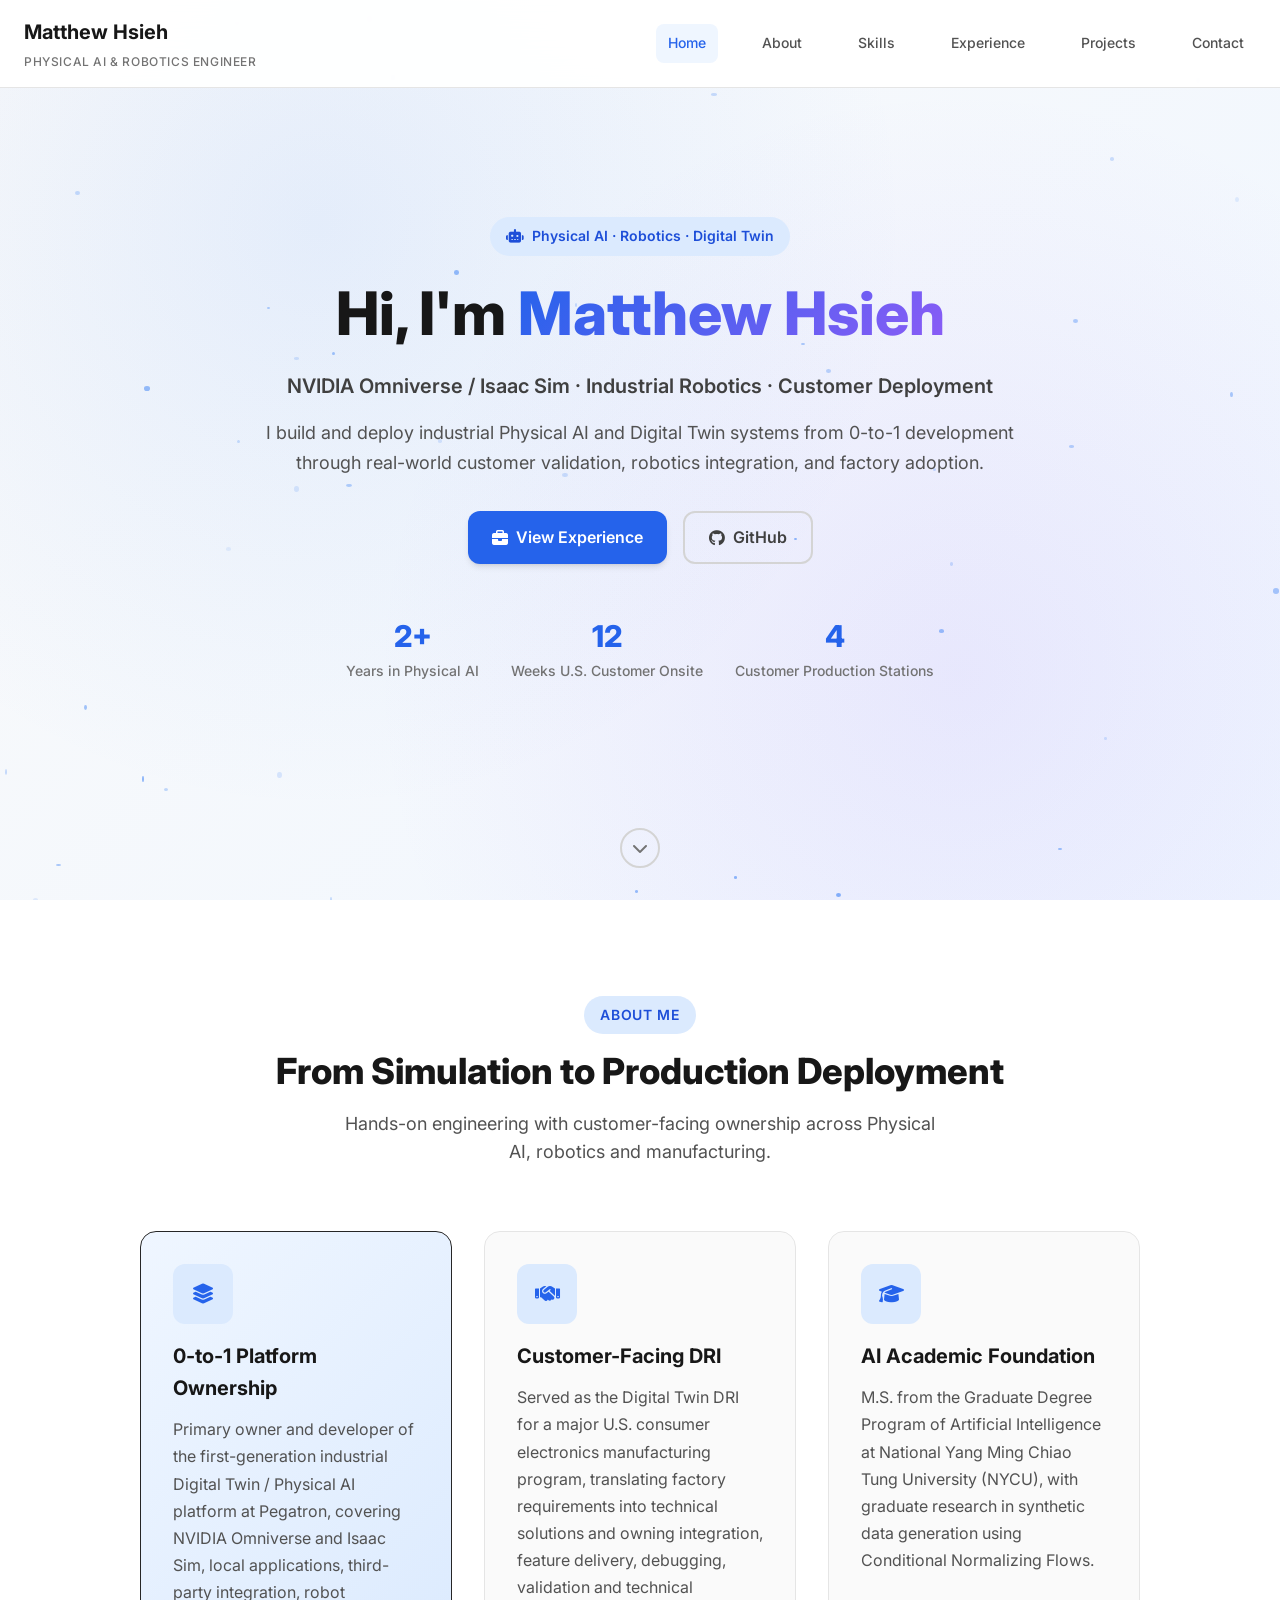
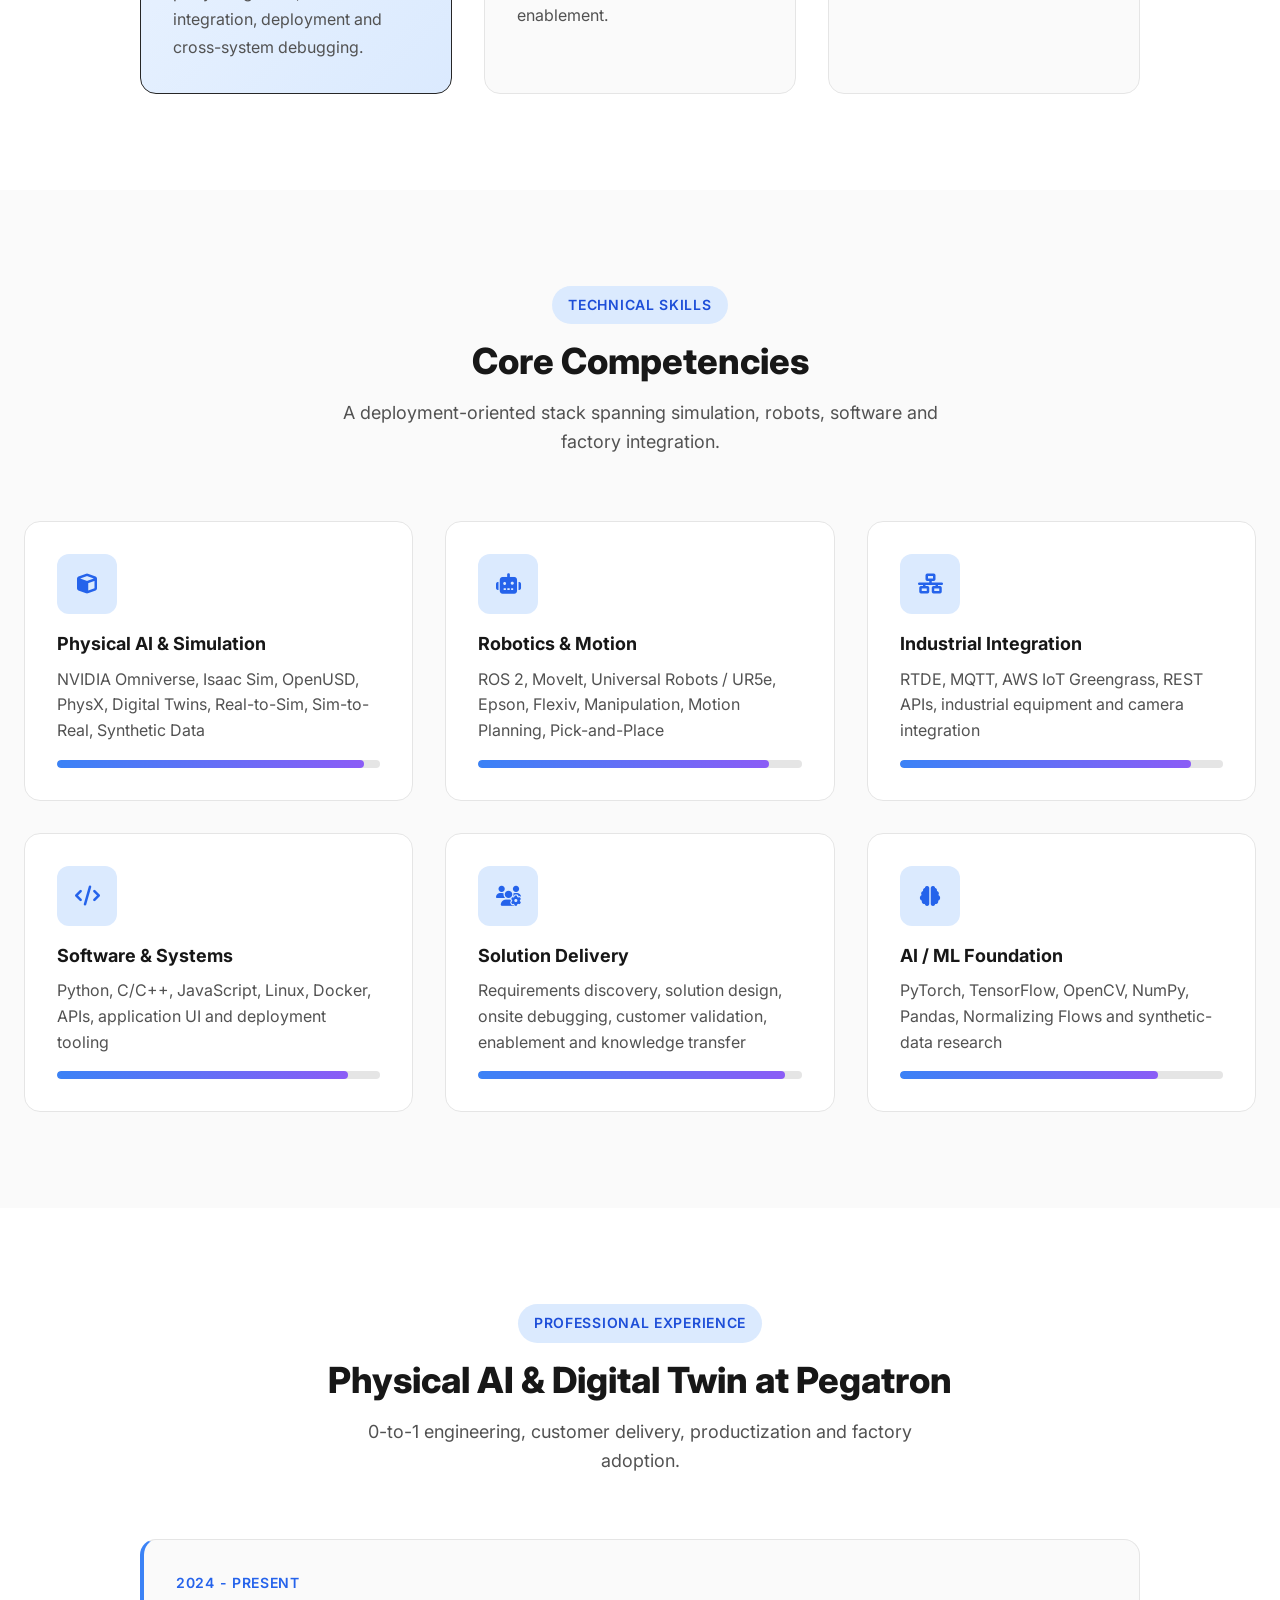
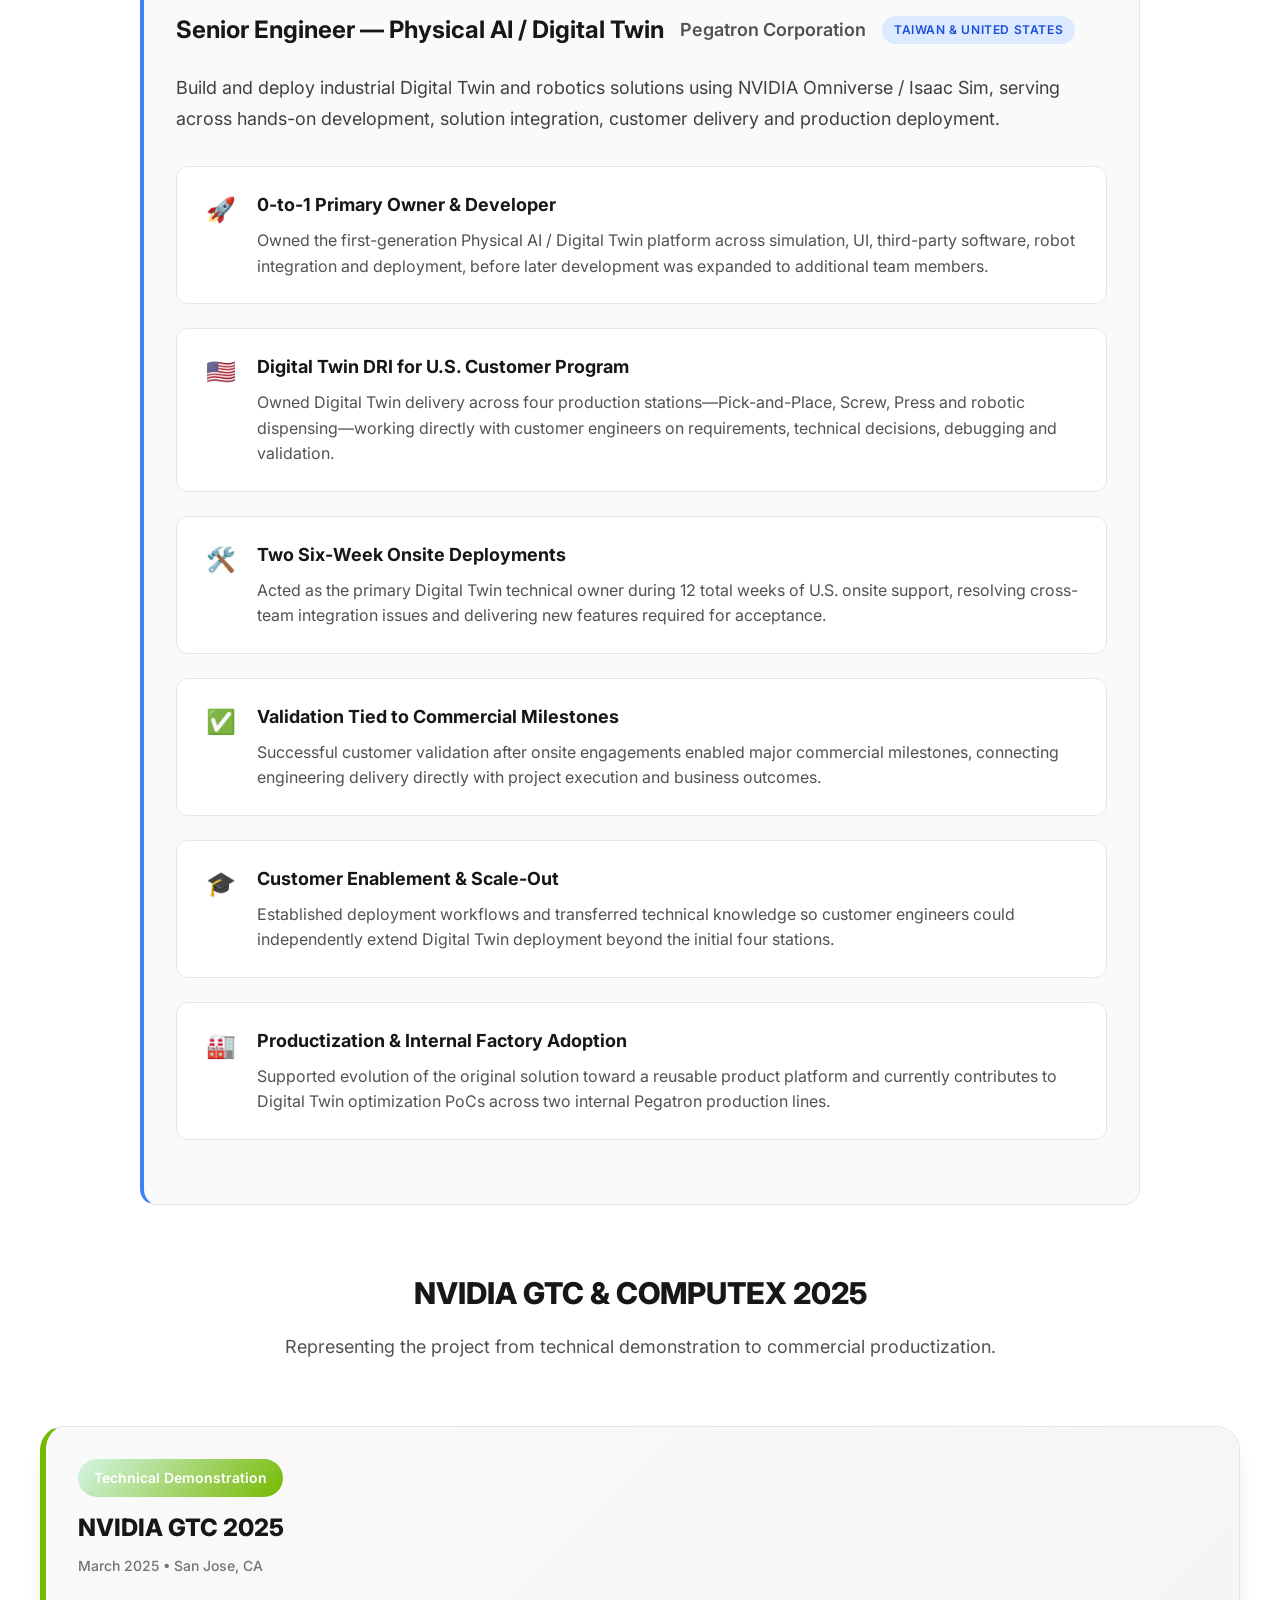
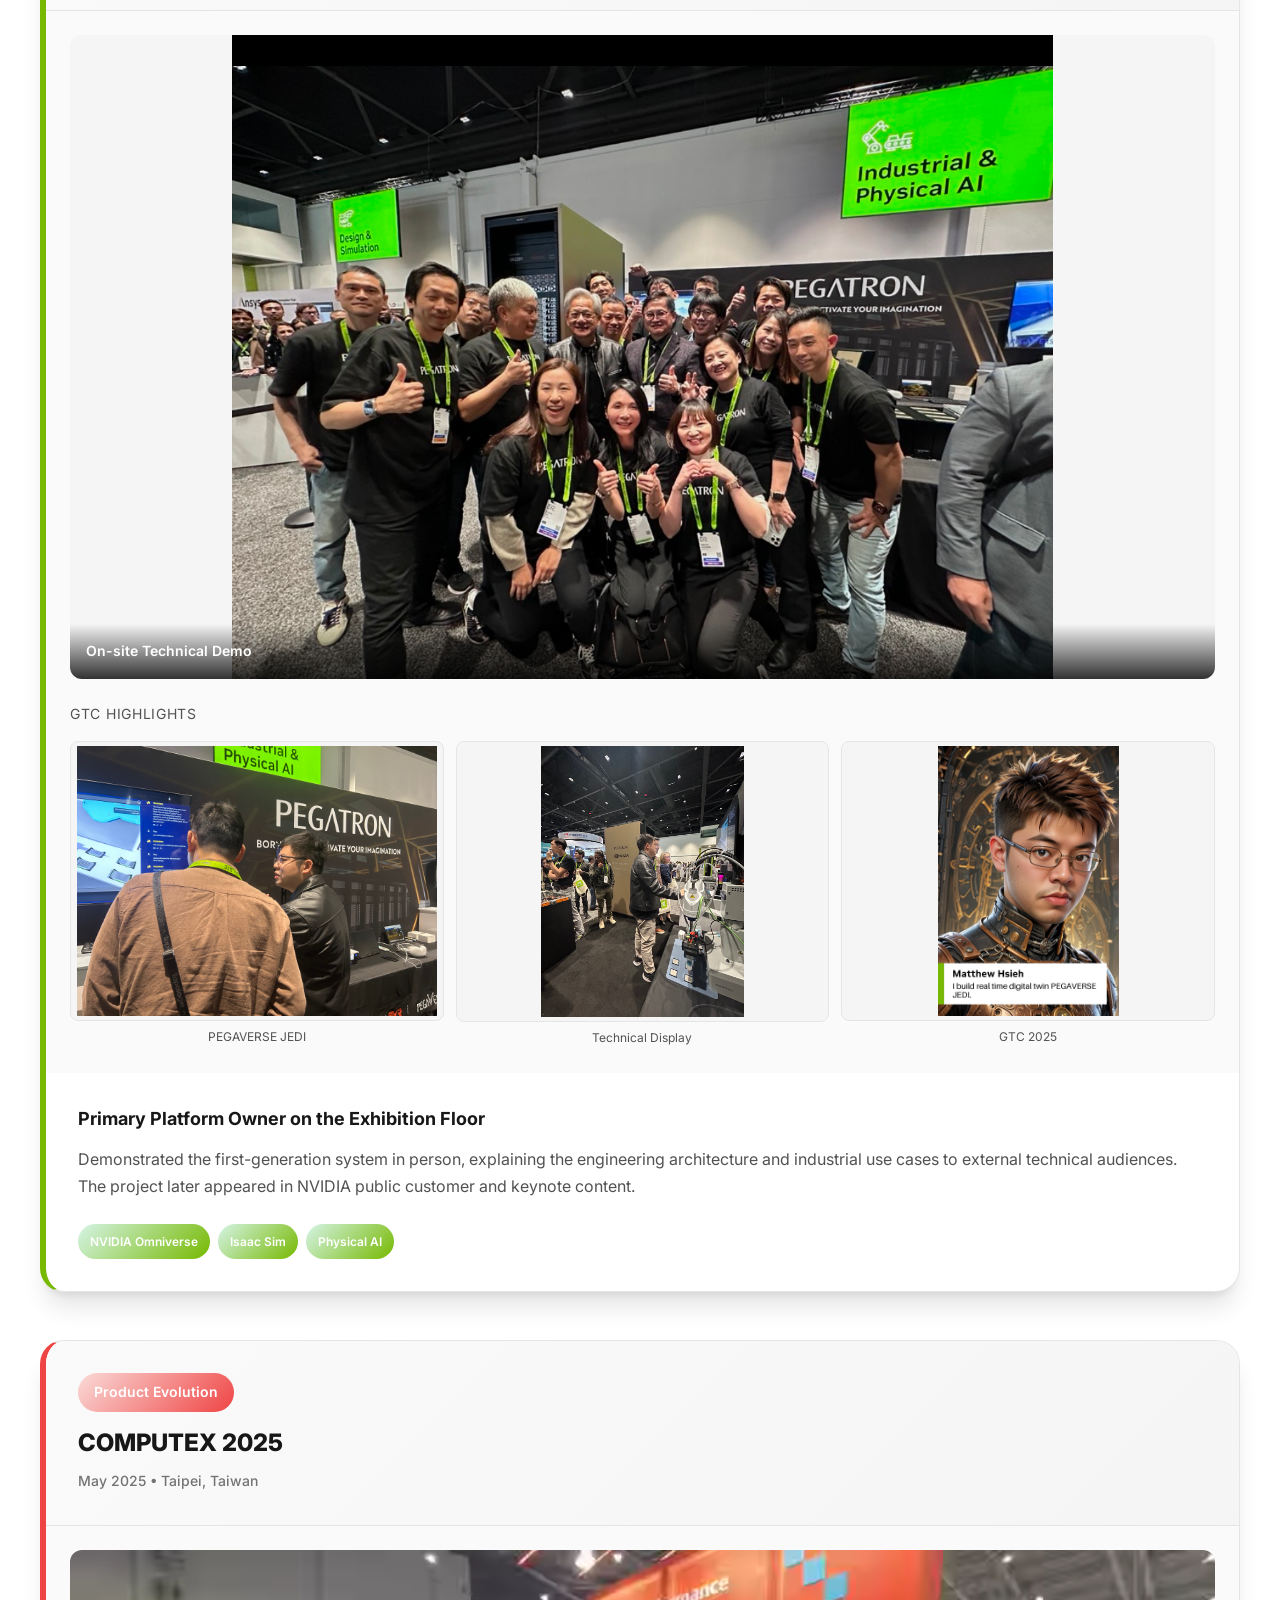
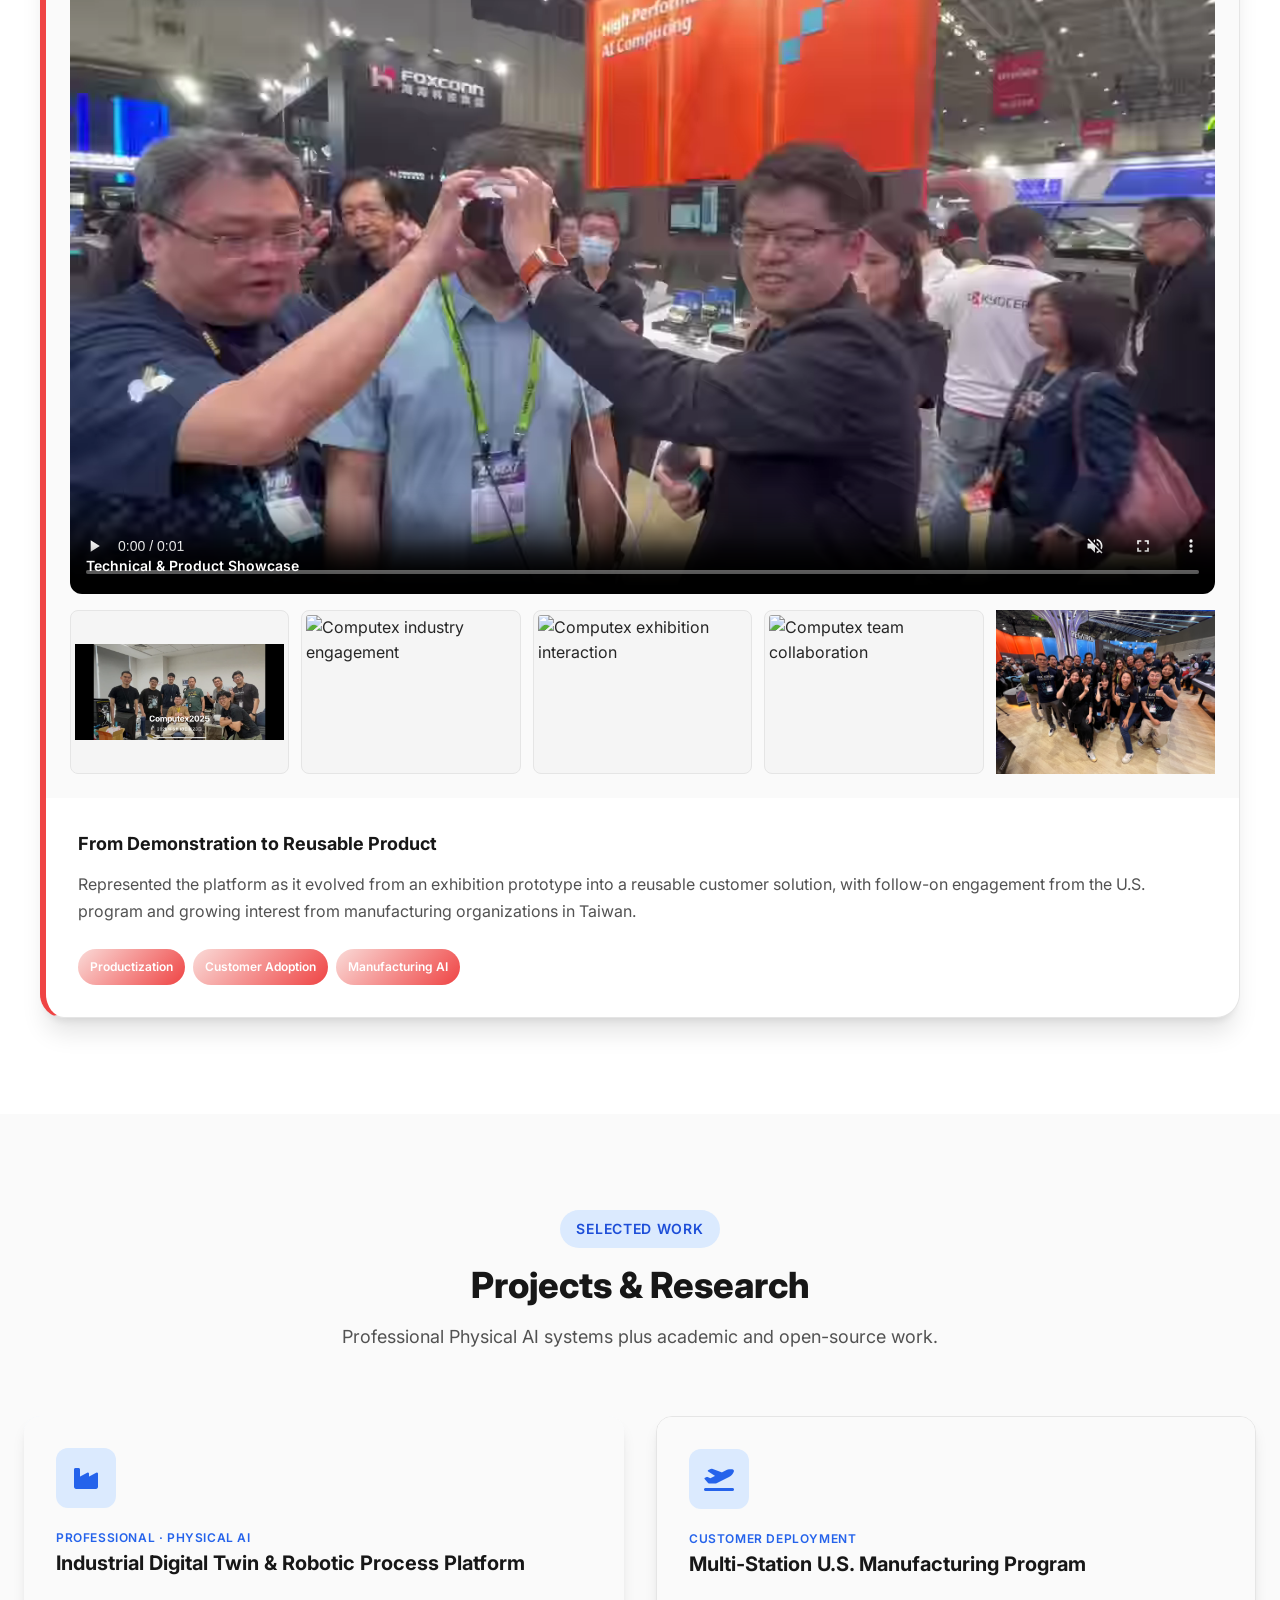
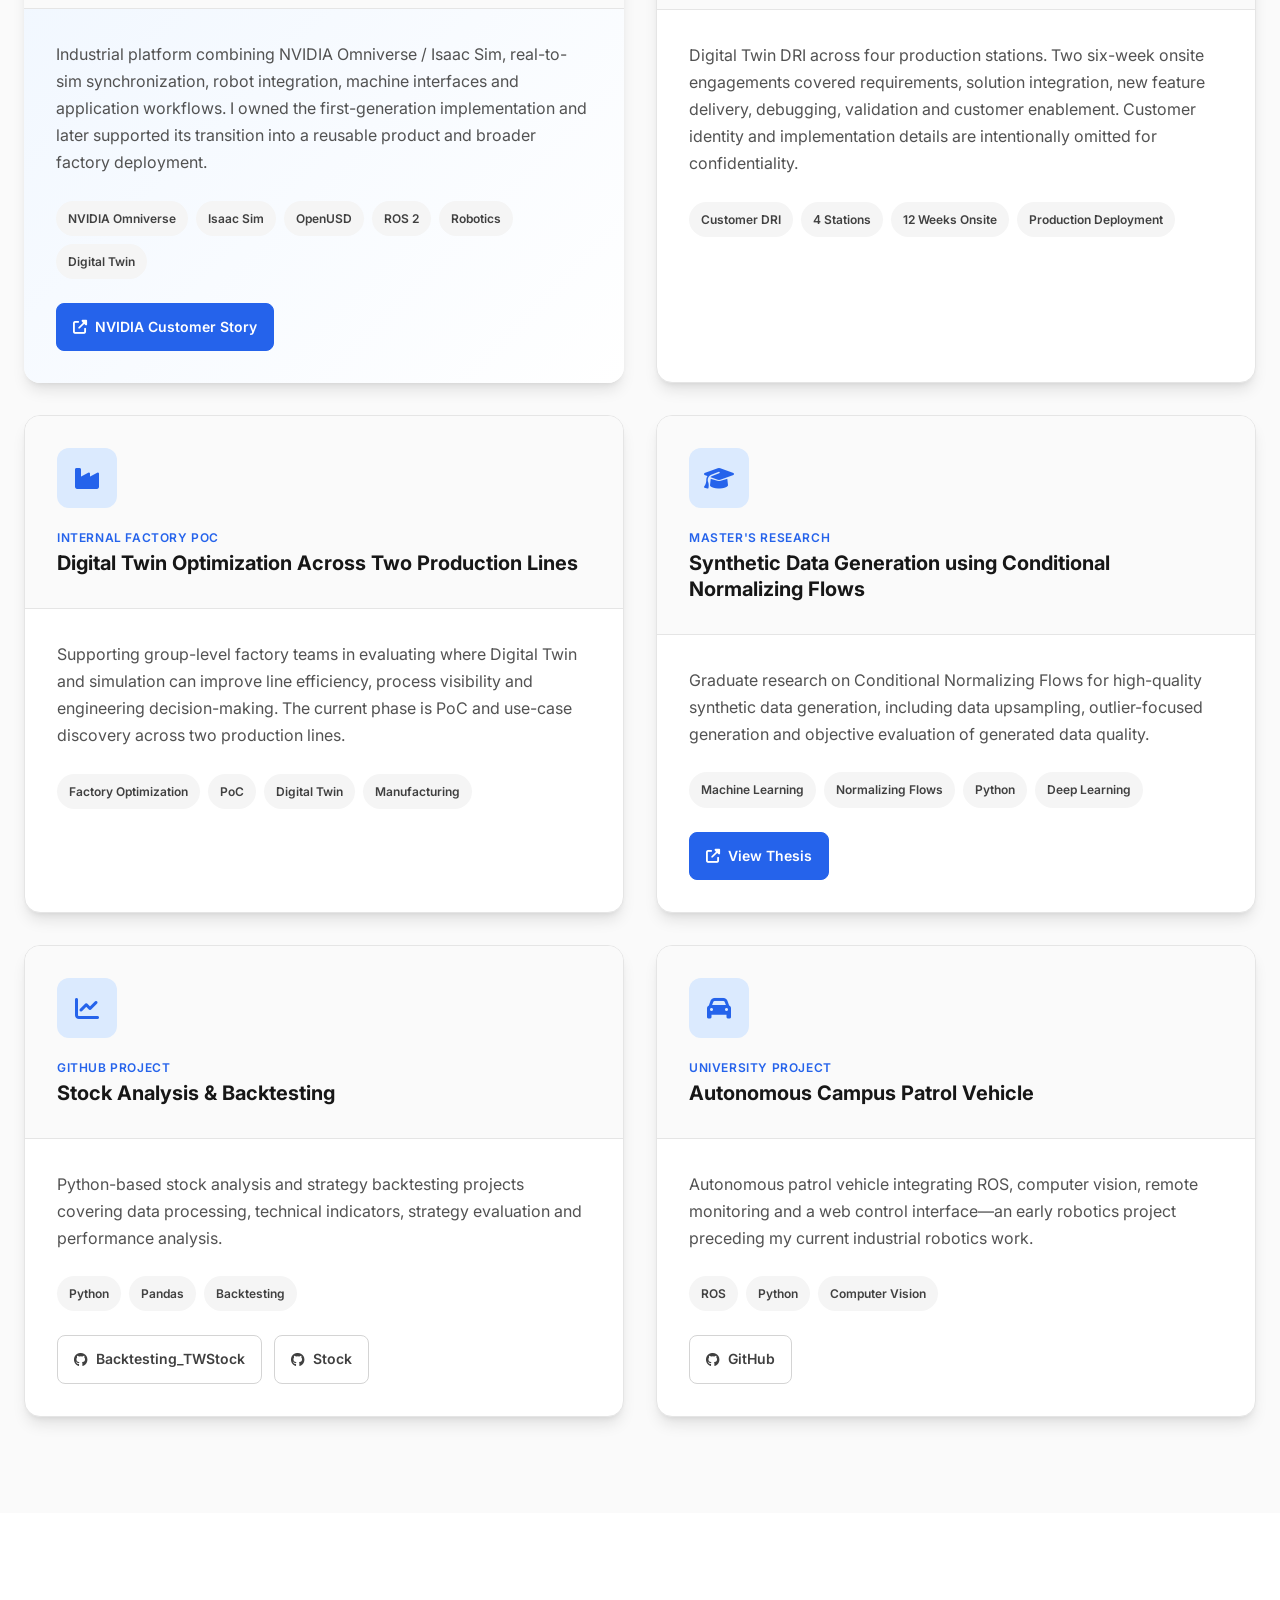
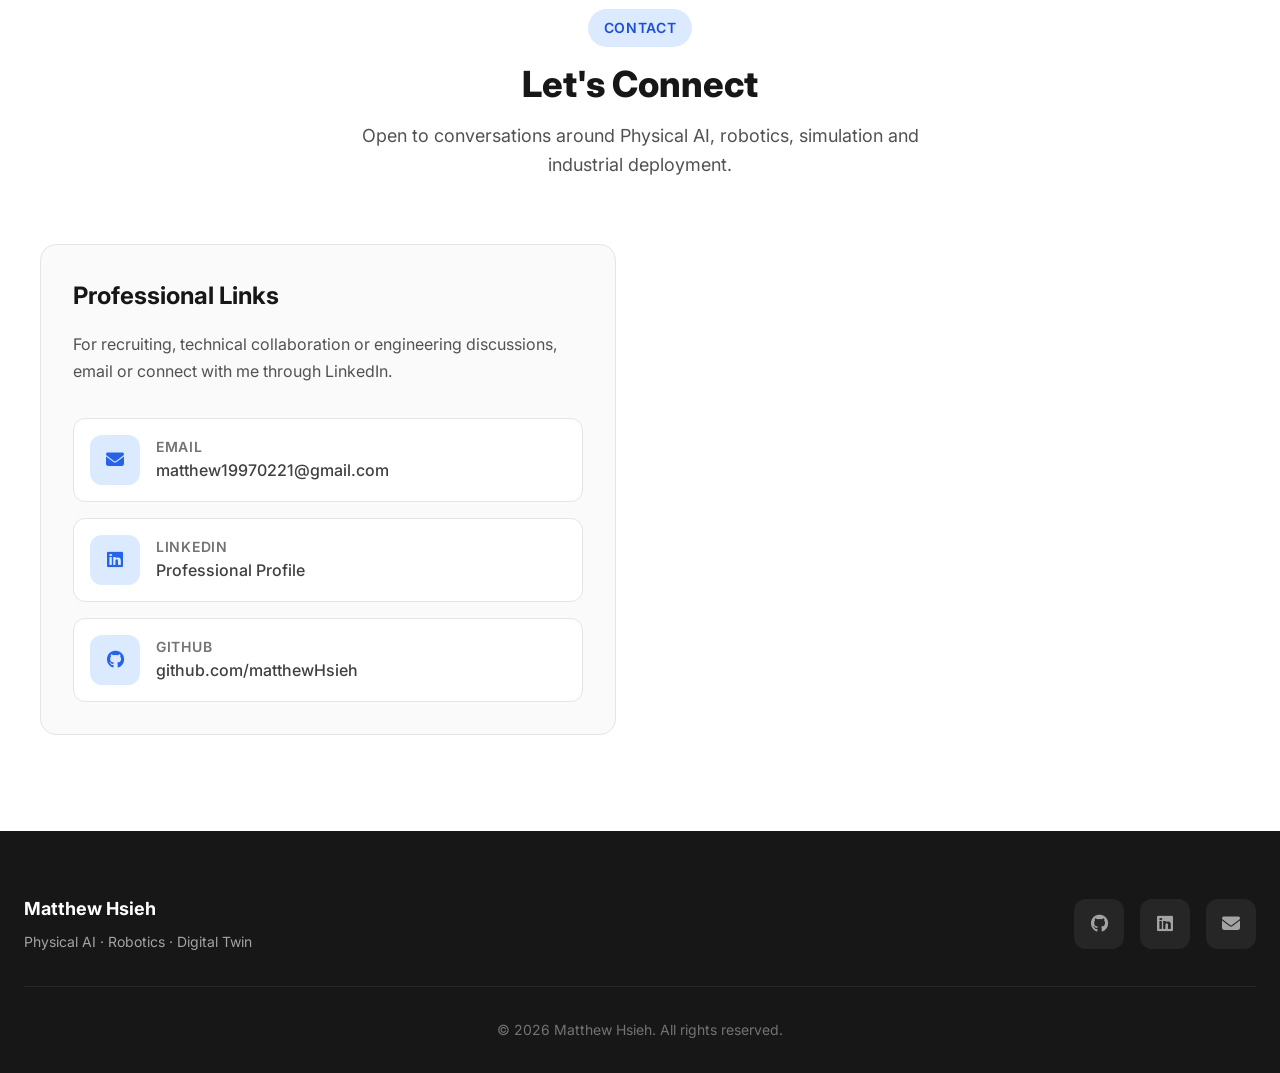
==== commit 85d21187: "Refresh portfolio for Physical AI and robotics roles" ====
--- a/index.html
+++ b/index.html
@@ -3,7 +3,8 @@
 <head>
     <meta charset="UTF-8">
     <meta name="viewport" content="width=device-width, initial-scale=1.0">
-    <title>Matthew Hsieh | Digital Twin Engineer</title>
+    <meta name="description" content="Matthew Hsieh - Physical AI, Robotics and Digital Twin Engineer specializing in NVIDIA Omniverse, Isaac Sim and industrial deployment.">
+    <title>Matthew Hsieh | Physical AI & Robotics Engineer</title>
     <link rel="stylesheet" href="style.css">
     <link href="https://fonts.googleapis.com/css2?family=Inter:wght@300;400;500;600;700;800&display=swap" rel="stylesheet">
     <link rel="stylesheet" href="https://cdnjs.cloudflare.com/ajax/libs/font-awesome/6.4.0/css/all.min.css">
@@ -11,12 +12,11 @@
     <link rel="preconnect" href="https://fonts.gstatic.com" crossorigin>
 </head>
 <body>
-    <!-- Navigation -->
     <nav class="navbar" id="navbar">
         <div class="nav-container">
             <div class="nav-brand">
                 <h2 class="nav-logo">Matthew Hsieh</h2>
-                <span class="nav-subtitle">Digital Twin Engineer</span>
+                <span class="nav-subtitle">Physical AI & Robotics Engineer</span>
             </div>
             <div class="nav-menu" id="nav-menu">
                 <a href="#home" class="nav-link">Home</a>
@@ -26,594 +26,186 @@
                 <a href="#projects" class="nav-link">Projects</a>
                 <a href="#contact" class="nav-link">Contact</a>
             </div>
-            <div class="hamburger" id="hamburger">
-                <span class="bar"></span>
-                <span class="bar"></span>
-                <span class="bar"></span>
-            </div>
+            <div class="hamburger" id="hamburger"><span class="bar"></span><span class="bar"></span><span class="bar"></span></div>
         </div>
     </nav>
 
-    <!-- Hero Section -->
     <section id="home" class="hero">
-        <div class="hero-background">
-            <div class="hero-particles"></div>
-        </div>
+        <div class="hero-background"><div class="hero-particles"></div></div>
         <div class="hero-container">
             <div class="hero-content">
-                <div class="hero-badge">
-                    <i class="fas fa-cube"></i>
-                    <span>Digital Twin Expert</span>
-                </div>
-                <h1 class="hero-title">
-                    Hi, I'm <span class="gradient-text">Matthew Hsieh</span>
-                </h1>
-                <p class="hero-subtitle">
-                    Digital Twin Engineer | Isaac Sim Expert | AWS IoT Integration Specialist
-                </p>
-                <p class="hero-description">
-                    Specializing in factory digital twins, robotics simulation, and IoT device integration to build intelligent manufacturing solutions
-                </p>
+                <div class="hero-badge"><i class="fas fa-robot"></i><span>Physical AI · Robotics · Digital Twin</span></div>
+                <h1 class="hero-title">Hi, I'm <span class="gradient-text">Matthew Hsieh</span></h1>
+                <p class="hero-subtitle">NVIDIA Omniverse / Isaac Sim · Industrial Robotics · Customer Deployment</p>
+                <p class="hero-description">I build and deploy industrial Physical AI and Digital Twin systems from 0-to-1 development through real-world customer validation, robotics integration, and factory adoption.</p>
                 <div class="hero-buttons">
-                    <a href="#projects" class="btn btn-primary">
-                        <i class="fas fa-rocket"></i>
-                        View Projects
-                    </a>
-                    <a href="#contact" class="btn btn-outline">
-                        <i class="fas fa-envelope"></i>
-                        Get in Touch
-                    </a>
+                    <a href="#experience" class="btn btn-primary"><i class="fas fa-briefcase"></i>View Experience</a>
+                    <a href="https://github.com/matthewHsieh" target="_blank" class="btn btn-outline"><i class="fab fa-github"></i>GitHub</a>
                 </div>
                 <div class="hero-stats">
-                    <div class="stat-item">
-                        <div class="stat-number">1+</div>
-                        <div class="stat-label">Years Experience</div>
-                    </div>
-                    <div class="stat-item">
-                        <div class="stat-number">10+</div>
-                        <div class="stat-label">Projects</div>
-                    </div>
-                    <div class="stat-item">
-                        <div class="stat-number">2</div>
-                        <div class="stat-label">Major Exhibitions</div>
-                    </div>
-                </div>
-            </div>
-        </div>
-        <div class="scroll-indicator">
-            <div class="scroll-arrow">
-                <i class="fas fa-chevron-down"></i>
-            </div>
-        </div>
-    </section>
-
-    <!-- About Section -->
+                    <div class="stat-item"><div class="stat-number">2+</div><div class="stat-label">Years in Physical AI</div></div>
+                    <div class="stat-item"><div class="stat-number">12</div><div class="stat-label">Weeks U.S. Customer Onsite</div></div>
+                    <div class="stat-item"><div class="stat-number">4</div><div class="stat-label">Customer Production Stations</div></div>
+                </div>
+            </div>
+        </div>
+        <div class="scroll-indicator"><div class="scroll-arrow"><i class="fas fa-chevron-down"></i></div></div>
+    </section>
+
     <section id="about" class="about">
         <div class="container">
             <div class="section-header">
                 <span class="section-tag">About Me</span>
-                <h2 class="section-title">Transforming Manufacturing with Digital Innovation</h2>
-                <p class="section-subtitle">
-                    From quiet lab researcher to spotlight technical evangelist in less than 6 months
-                </p>
-            </div>
-            <div class="about-content">
-                <div class="about-text">
-                    <div class="about-card">
-                        <div class="card-icon">
-                            <i class="fas fa-industry"></i>
-                        </div>
-                        <h3>Digital Twin Expertise</h3>
-                        <p>
-                            Specialized in digital twin technology development and intelligent factory solutions, 
-                            using NVIDIA Isaac Sim for complex industrial process simulation and AWS IoT platform 
-                            integration to assist manufacturing digital transformation.
-                        </p>
-                    </div>
-                    
-                    <div class="about-card">
-                        <div class="card-icon">
-                            <i class="fas fa-graduation-cap"></i>
-                        </div>
-                        <h3>Educational Journey</h3>
-                        <p class="education-path">
-                            <strong>Academic Path:</strong> Taipei First Girls' High School Science Class → 
-                            NTHU Industrial Engineering (left due to health reasons) → 
-                            Tatung Computer Science → NYCU AI Master's
-                        </p>
-                    </div>
-                    
-                    <div class="about-card highlight-card">
-                        <div class="card-icon">
-                            <i class="fas fa-star"></i>
-                        </div>
-                        <h3>Professional Philosophy</h3>
-                        <p>
-                            Committed to bridging the gap between R&D and practical applications. 
-                            I believe that technology should not just be impressive in labs, but should 
-                            solve real-world problems and create tangible value for customers.
-                        </p>
-                    </div>
-                </div>
-            </div>
-        </div>
-    </section>
-
-    <!-- Skills Section -->
+                <h2 class="section-title">From Simulation to Production Deployment</h2>
+                <p class="section-subtitle">Hands-on engineering with customer-facing ownership across Physical AI, robotics and manufacturing.</p>
+            </div>
+            <div class="about-content"><div class="about-text">
+                <div class="about-card highlight-card">
+                    <div class="card-icon"><i class="fas fa-layer-group"></i></div>
+                    <h3>0-to-1 Platform Ownership</h3>
+                    <p>Primary owner and developer of the first-generation industrial Digital Twin / Physical AI platform at Pegatron, covering NVIDIA Omniverse and Isaac Sim, local applications, third-party integration, robot integration, deployment and cross-system debugging.</p>
+                </div>
+                <div class="about-card">
+                    <div class="card-icon"><i class="fas fa-handshake"></i></div>
+                    <h3>Customer-Facing DRI</h3>
+                    <p>Served as the Digital Twin DRI for a major U.S. consumer electronics manufacturing program, translating factory requirements into technical solutions and owning integration, feature delivery, debugging, validation and technical enablement.</p>
+                </div>
+                <div class="about-card">
+                    <div class="card-icon"><i class="fas fa-graduation-cap"></i></div>
+                    <h3>AI Academic Foundation</h3>
+                    <p>M.S. from the Graduate Degree Program of Artificial Intelligence at National Yang Ming Chiao Tung University (NYCU), with graduate research in synthetic data generation using Conditional Normalizing Flows.</p>
+                </div>
+            </div></div>
+        </div>
+    </section>
+
     <section id="skills" class="skills">
         <div class="container">
             <div class="section-header">
                 <span class="section-tag">Technical Skills</span>
                 <h2 class="section-title">Core Competencies</h2>
-                <p class="section-subtitle">
-                    From simulation to cloud integration, full-stack industrial solutions
-                </p>
+                <p class="section-subtitle">A deployment-oriented stack spanning simulation, robots, software and factory integration.</p>
             </div>
             <div class="skills-grid">
-                <div class="skill-card">
-                    <div class="skill-icon">
-                        <i class="fas fa-cube"></i>
+                <div class="skill-card"><div class="skill-icon"><i class="fas fa-cube"></i></div><h3>Physical AI & Simulation</h3><p>NVIDIA Omniverse, Isaac Sim, OpenUSD, PhysX, Digital Twins, Real-to-Sim, Sim-to-Real, Synthetic Data</p><div class="skill-level"><div class="level-bar" data-level="95"></div></div></div>
+                <div class="skill-card"><div class="skill-icon"><i class="fas fa-robot"></i></div><h3>Robotics & Motion</h3><p>ROS 2, MoveIt, Universal Robots / UR5e, Epson, Flexiv, Manipulation, Motion Planning, Pick-and-Place</p><div class="skill-level"><div class="level-bar" data-level="90"></div></div></div>
+                <div class="skill-card"><div class="skill-icon"><i class="fas fa-network-wired"></i></div><h3>Industrial Integration</h3><p>RTDE, MQTT, AWS IoT Greengrass, REST APIs, industrial equipment and camera integration</p><div class="skill-level"><div class="level-bar" data-level="90"></div></div></div>
+                <div class="skill-card"><div class="skill-icon"><i class="fas fa-code"></i></div><h3>Software & Systems</h3><p>Python, C/C++, JavaScript, Linux, Docker, APIs, application UI and deployment tooling</p><div class="skill-level"><div class="level-bar" data-level="90"></div></div></div>
+                <div class="skill-card"><div class="skill-icon"><i class="fas fa-users-cog"></i></div><h3>Solution Delivery</h3><p>Requirements discovery, solution design, onsite debugging, customer validation, enablement and knowledge transfer</p><div class="skill-level"><div class="level-bar" data-level="95"></div></div></div>
+                <div class="skill-card"><div class="skill-icon"><i class="fas fa-brain"></i></div><h3>AI / ML Foundation</h3><p>PyTorch, TensorFlow, OpenCV, NumPy, Pandas, Normalizing Flows and synthetic-data research</p><div class="skill-level"><div class="level-bar" data-level="80"></div></div></div>
+            </div>
+        </div>
+    </section>
+
+    <section id="experience" class="experience">
+        <div class="container">
+            <div class="section-header">
+                <span class="section-tag">Professional Experience</span>
+                <h2 class="section-title">Physical AI & Digital Twin at Pegatron</h2>
+                <p class="section-subtitle">0-to-1 engineering, customer delivery, productization and factory adoption.</p>
+            </div>
+            <div class="experience-timeline"><div class="timeline-item">
+                <div class="timeline-date">2024 - Present</div>
+                <div class="timeline-content">
+                    <div class="company-info"><h3>Senior Engineer — Physical AI / Digital Twin</h3><h4>Pegatron Corporation</h4><span class="duration">Taiwan & United States</span></div>
+                    <p class="job-description">Build and deploy industrial Digital Twin and robotics solutions using NVIDIA Omniverse / Isaac Sim, serving across hands-on development, solution integration, customer delivery and production deployment.</p>
+                    <div class="key-achievements">
+                        <div class="achievement-item"><div class="achievement-icon">🚀</div><div class="achievement-content"><h5>0-to-1 Primary Owner & Developer</h5><p>Owned the first-generation Physical AI / Digital Twin platform across simulation, UI, third-party software, robot integration and deployment, before later development was expanded to additional team members.</p></div></div>
+                        <div class="achievement-item"><div class="achievement-icon">🇺🇸</div><div class="achievement-content"><h5>Digital Twin DRI for U.S. Customer Program</h5><p>Owned Digital Twin delivery across four production stations—Pick-and-Place, Screw, Press and robotic dispensing—working directly with customer engineers on requirements, technical decisions, debugging and validation.</p></div></div>
+                        <div class="achievement-item"><div class="achievement-icon">🛠️</div><div class="achievement-content"><h5>Two Six-Week Onsite Deployments</h5><p>Acted as the primary Digital Twin technical owner during 12 total weeks of U.S. onsite support, resolving cross-team integration issues and delivering new features required for acceptance.</p></div></div>
+                        <div class="achievement-item"><div class="achievement-icon">✅</div><div class="achievement-content"><h5>Validation Tied to Commercial Milestones</h5><p>Successful customer validation after onsite engagements enabled major commercial milestones, connecting engineering delivery directly with project execution and business outcomes.</p></div></div>
+                        <div class="achievement-item"><div class="achievement-icon">🎓</div><div class="achievement-content"><h5>Customer Enablement & Scale-Out</h5><p>Established deployment workflows and transferred technical knowledge so customer engineers could independently extend Digital Twin deployment beyond the initial four stations.</p></div></div>
+                        <div class="achievement-item"><div class="achievement-icon">🏭</div><div class="achievement-content"><h5>Productization & Internal Factory Adoption</h5><p>Supported evolution of the original solution toward a reusable product platform and currently contributes to Digital Twin optimization PoCs across two internal Pegatron production lines.</p></div></div>
                     </div>
-                    <h3>Digital Twin & Simulation</h3>
-                    <p>NVIDIA Isaac Sim, PhysX, Matlib</p>
-                    <div class="skill-level">
-                        <div class="level-bar" data-level="90"></div>
+                </div>
+            </div></div>
+
+            <div class="conference-section">
+                <div class="section-header"><h3 class="conference-title">NVIDIA GTC & COMPUTEX 2025</h3><p class="conference-subtitle">Representing the project from technical demonstration to commercial productization.</p></div>
+                <div class="conference-grid">
+                    <div class="conference-card gtc-card">
+                        <div class="conference-header"><div class="conference-badge fire">Technical Demonstration</div><h4>NVIDIA GTC 2025</h4><p class="conference-date">March 2025 • San Jose, CA</p></div>
+                        <div class="conference-gallery">
+                            <div class="main-image"><img src="img/GTC/GTC3.jpg" alt="Matthew Hsieh demonstrating Pegatron Digital Twin at NVIDIA GTC 2025" class="featured-photo"><div class="image-overlay"><span>On-site Technical Demo</span></div></div>
+                            <div class="gallery-section"><h6 class="gallery-title">GTC Highlights</h6><div class="thumbnail-grid">
+                                <div class="thumbnail-container"><img src="img/GTC/GTC1.jpg" alt="PEGAVERSE JEDI at GTC" class="thumbnail"><span class="thumbnail-caption">PEGAVERSE JEDI</span></div>
+                                <div class="thumbnail-container"><img src="img/GTC/GTC2.jpg" alt="Technical display at GTC" class="thumbnail"><span class="thumbnail-caption">Technical Display</span></div>
+                                <div class="thumbnail-container"><img src="img/GTC/GTC4.JPG" alt="GTC developer event" class="thumbnail"><span class="thumbnail-caption">GTC 2025</span></div>
+                            </div></div>
+                        </div>
+                        <div class="conference-content"><div class="conference-insight"><h5>Primary Platform Owner on the Exhibition Floor</h5><p>Demonstrated the first-generation system in person, explaining the engineering architecture and industrial use cases to external technical audiences. The project later appeared in NVIDIA public customer and keynote content.</p></div><div class="conference-highlights"><div class="highlight-tag">NVIDIA Omniverse</div><div class="highlight-tag">Isaac Sim</div><div class="highlight-tag">Physical AI</div></div></div>
                     </div>
-                </div>
-                
-                <div class="skill-card">
-                    <div class="skill-icon">
-                        <i class="fas fa-robot"></i>
+
+                    <div class="conference-card computex-card">
+                        <div class="conference-header"><div class="conference-badge diamond">Product Evolution</div><h4>COMPUTEX 2025</h4><p class="conference-date">May 2025 • Taipei, Taiwan</p></div>
+                        <div class="conference-gallery">
+                            <div class="main-image"><video src="img/Computex/Computex_VEDIO.webm" class="media-item video-item" controls muted>Your browser does not support video playback</video><div class="image-overlay"><span>Technical & Product Showcase</span></div></div>
+                            <div class="media-showcase"><img src="img/Computex/Computex2.PNG" alt="Computex technical demonstration" class="media-item"><img src="img/Computex/Computex3.PNG" alt="Computex industry engagement" class="media-item"><img src="img/Computex/Computex4.PNG" alt="Computex exhibition interaction" class="media-item"><img src="img/Computex/Computex5.PNG" alt="Computex team collaboration" class="media-item"><img src="img/Computex/Computex1.jpg" alt="Computex 2025 Pegatron showcase" class="featured-photo"></div>
+                        </div>
+                        <div class="conference-content"><div class="conference-insight"><h5>From Demonstration to Reusable Product</h5><p>Represented the platform as it evolved from an exhibition prototype into a reusable customer solution, with follow-on engagement from the U.S. program and growing interest from manufacturing organizations in Taiwan.</p></div><div class="conference-highlights"><div class="highlight-tag">Productization</div><div class="highlight-tag">Customer Adoption</div><div class="highlight-tag">Manufacturing AI</div></div></div>
                     </div>
-                    <h3>Robotics Technology</h3>
-                    <p>ROS/ROS2, Path Planning, SLAM, Robotic Arm Control</p>
-                    <div class="skill-level">
-                        <div class="level-bar" data-level="85"></div>
-                    </div>
-                </div>
-                
-                <div class="skill-card">
-                    <div class="skill-icon">
-                        <i class="fab fa-aws"></i>
-                    </div>
-                    <h3>Cloud & IoT</h3>
-                    <p>AWS IoT Core, Lambda, EC2, S3, MQTT, Time Series DB</p>
-                    <div class="skill-level">
-                        <div class="level-bar" data-level="80"></div>
-                    </div>
-                </div>
-                
-                <div class="skill-card">
-                    <div class="skill-icon">
-                        <i class="fas fa-code"></i>
-                    </div>
-                    <h3>Programming</h3>
-                    <p>Python, C++, JavaScript, Docker, Linux</p>
-                    <div class="skill-level">
-                        <div class="level-bar" data-level="85"></div>
-                    </div>
-                </div>
-                
-                <div class="skill-card">
-                    <div class="skill-icon">
-                        <i class="fas fa-chart-line"></i>
-                    </div>
-                    <h3>Data Analysis</h3>
-                    <p>TensorFlow, PyTorch, OpenCV, NumPy, Pandas</p>
-                    <div class="skill-level">
-                        <div class="level-bar" data-level="75"></div>
-                    </div>
-                </div>
-                
-                <div class="skill-card">
-                    <div class="skill-icon">
-                        <i class="fas fa-cogs"></i>
-                    </div>
-                    <h3>Industrial Automation</h3>
-                    <p>PLC Programming, SCADA, OPC-UA, Modbus</p>
-                    <div class="skill-level">
-                        <div class="level-bar" data-level="70"></div>
-                    </div>
-                </div>
-            </div>
-        </div>
-    </section>
-
-    <!-- Experience Section -->
-    <section id="experience" class="experience">
-        <div class="container">
-            <div class="section-header">
-                <span class="section-tag">Professional Journey</span>
-                <h2 class="section-title">Experience & Achievements</h2>
-                <p class="section-subtitle">
-                    A surreal journey from newcomer to global exhibition lead in under 6 months
-                </p>
-            </div>
-            
-            <div class="experience-timeline">
-                <div class="timeline-item">
-                    <div class="timeline-date">2024 - Present</div>
-                    <div class="timeline-content">
-                        <div class="company-info">
-                            <h3>Senior Engineer</h3>
-                            <h4>Pegatron Corporation</h4>
-                            <span class="duration">1+ Years</span>
-                        </div>
-                        
-                        <p class="job-description">
-                            <strong>An Unexpected Journey:</strong> From initial technical feasibility assessment, serving as PM during development, 
-                            to personally standing on the GTC exhibition floor. Specialized in NVIDIA Isaac Sim digital twin technology 
-                            development and AWS IoT cloud integration, assisting manufacturing digital transformation.
-                        </p>
-                        
-                        <div class="key-achievements">
-                            <div class="achievement-item">
-                                <div class="achievement-icon">🎯</div>
-                                <div class="achievement-content">
-                                    <h5>Deep Engagement with Spencer Huang</h5>
-                                    <p>Detailed project presentation for 10+ minutes to Spencer Huang, receiving high praise and anticipation</p>
-                                </div>
-                            </div>
-                            
-                            <div class="achievement-item">
-                                <div class="achievement-icon">📰</div>
-                                <div class="achievement-content">
-                                    <h5>Nikkei News Feature Story</h5>
-                                    <p>Team's work featured in Nikkei News as one of the highlights at Computex</p>
-                                </div>
-                            </div>
-                            
-                            <div class="achievement-item">
-                                <div class="achievement-icon">🚀</div>
-                                <div class="achievement-content">
-                                    <h5>GTC to Computex Evolution</h5>
-                                    <p>Complete journey from "showcasing innovation vision" to "practical value transformation"</p>
-                                </div>
-                            </div>
-                        </div>
-                    </div>
-                </div>
-            </div>
-            
-            <!-- Conference Participation -->
-            <div class="conference-section">
-                <div class="section-header">
-                    <h3 class="conference-title">Global Exhibition Showcase: From Innovation to Implementation</h3>
-                    <p class="conference-subtitle">Leading technical demonstrations at world's premier technology events</p>
-                </div>
-                
-                <div class="conference-grid">
-                    <!-- GTC Section -->
-                    <div class="conference-card gtc-card">
-                        <div class="conference-header">
-                            <div class="conference-badge fire">🔥 Innovation Showcase</div>
-                            <h4>NVIDIA GTC 2025</h4>
-                            <p class="conference-date">March 2025 • San Jose, CA</p>
-                        </div>
-                        
-                        <div class="conference-gallery">
-                            <div class="main-image">
-                                <img src="img/GTC/GTC3.jpg" alt="GTC 2025 Exhibition Floor" class="featured-photo">
-                                <div class="image-overlay">
-                                    <span>Technical Demonstration</span>
-                                </div>
-                            </div>
-                            <div class="gallery-section">
-                                <h6 class="gallery-title">Exhibition Highlights</h6>
-                                <div class="thumbnail-grid">
-                                    <div class="thumbnail-container">
-                                        <img src="img/GTC/GTC1.jpg" alt="GTC PEGAVERSE JEDI" class="thumbnail">
-                                        <span class="thumbnail-caption">PEGAVERSE JEDI</span>
-                                    </div>
-                                    <div class="thumbnail-container">
-                                        <img src="img/GTC/GTC2.jpg" alt="Technology Display" class="thumbnail">
-                                        <span class="thumbnail-caption">Technology Display</span>
-                                    </div>
-                                    <div class="thumbnail-container">
-                                        <img src="img/GTC/GTC4.JPG" alt="Global Developer" class="thumbnail">
-                                        <span class="thumbnail-caption">Global Developer</span>
-                                    </div>
-                                </div>
-                            </div>
-                        </div>
-                        
-                        <div class="conference-content">
-                            <div class="conference-insight">
-                                <h5>From Lab Researcher to Tech Evangelist</h5>
-                                <p>
-                                    First-hand experience of the gap between R&D and practical applications. 
-                                    Learned how to clearly articulate technical value and create compelling demonstrations 
-                                    that make even disinterested visitors stop and engage.
-                                </p>
-                            </div>
-                            
-                            <div class="conference-highlights">
-                                <div class="highlight-tag">Spencer Huang Deep Dive</div>
-                                <div class="highlight-tag">Technical Innovation Recognition</div>
-                                <div class="highlight-tag">Comprehensive Exhibition Experience</div>
-                            </div>
-                        </div>
-                    </div>
-                    
-                    <!-- Computex Section -->
-                    <div class="conference-card computex-card">
-                        <div class="conference-header">
-                            <div class="conference-badge diamond">💎 Commercial Implementation</div>
-                            <h4>Computex 2025</h4>
-                            <p class="conference-date">May 2025 • Taipei, Taiwan</p>
-                        </div>
-                        
-                        <div class="conference-gallery">
-                            <div class="main-image">
-                                <video src="img/Computex/Computex_VEDIO.webm" class="media-item video-item" controls muted>
-                                    Your browser does not support video playback
-                                </video>
-                                <div class="image-overlay">
-                                    <span>Home Advantage</span>
-                                </div>
-                            </div>
-                            <div class="media-showcase">
-                                <img src="img/Computex/Computex2.PNG" alt="Technical Details" class="media-item">
-                                <img src="img/Computex/Computex3.PNG" alt="Industry Networking" class="media-item">
-                                <img src="img/Computex/Computex4.PNG" alt="Exhibition Interaction" class="media-item">
-                                <img src="img/Computex/Computex5.PNG" alt="Team Collaboration" class="media-item">
-                                <img src="img/Computex/Computex1.jpg" alt="Computex Exhibition Success" class="featured-photo">
-                            </div>
-                        </div>
-                        
-                        <div class="conference-content">
-                            <div class="conference-insight">
-                                <h5>From Demo Models to Business Intent</h5>
-                                <p>
-                                    Witnessed JEDI and YODA evolve from exhibition demonstrations to commercial collaboration opportunities. 
-                                    Featured in Nikkei News, captured memorable moments with "Batman himself," 
-                                    completing a comprehensive journey from technology to product to sales.
-                                </p>
-                            </div>
-                            
-                            <div class="conference-highlights">
-                                <div class="highlight-tag">Nikkei News Feature</div>
-                                <div class="highlight-tag">Commercial Partnerships</div>
-                                <div class="highlight-tag">Industry Impact</div>
-                            </div>
-                        </div>
-                    </div>
-                </div>
-            </div>
-        </div>
-    </section>
-
-    <!-- Projects Section -->
+                </div>
+            </div>
+        </div>
+    </section>
+
     <section id="projects" class="projects">
         <div class="container">
-            <div class="section-header">
-                <span class="section-tag">Featured Work</span>
-                <h2 class="section-title">Projects & Research</h2>
-                <p class="section-subtitle">
-                    From academic research to practical applications, showcasing innovation across domains
-                </p>
-            </div>
-            
+            <div class="section-header"><span class="section-tag">Selected Work</span><h2 class="section-title">Projects & Research</h2><p class="section-subtitle">Professional Physical AI systems plus academic and open-source work.</p></div>
             <div class="projects-grid">
-                <!-- Master's Thesis -->
                 <div class="project-card featured">
-                    <div class="project-header">
-                        <div class="project-icon">
-                            <i class="fas fa-graduation-cap"></i>
-                        </div>
-                        <div class="project-meta">
-                            <span class="project-type">Master's Research</span>
-                            <h3>Synthetic Data Generation using Conditional Normalizing Flows</h3>
-                        </div>
-                    </div>
-                    
-                    <div class="project-content">
-                        <p class="project-description">
-                            Master's thesis research exploring the use of Conditional Normalizing Flows technology 
-                            to generate high-quality synthetic data, focusing on data upsampling, outlier highlighting, 
-                            and objective evaluation of generated data quality.
-                        </p>
-                        
-                        <div class="tech-stack">
-                            <span class="tech-tag">Machine Learning</span>
-                            <span class="tech-tag">Normalizing Flows</span>
-                            <span class="tech-tag">Python</span>
-                            <span class="tech-tag">Deep Learning</span>
-                        </div>
-                        
-                        <div class="project-links">
-                            <a href="https://ndltd.ncl.edu.tw/cgi-bin/gs32/gsweb.cgi/login?o=dnclcdr&s=id=%22112NYCU542B015%22.&searchmode=basic" 
-                               class="project-link primary" target="_blank">
-                                <i class="fas fa-external-link-alt"></i>
-                                View Thesis
-                            </a>
-                        </div>
-                    </div>
-                </div>
-                
-                <!-- Stock Analysis System -->
-                <div class="project-card">
-                    <div class="project-header">
-                        <div class="project-icon">
-                            <i class="fas fa-chart-line"></i>
-                        </div>
-                        <div class="project-meta">
-                            <span class="project-type">Personal Project</span>
-                            <h3>Stock Analysis & Backtesting System</h3>
-                        </div>
-                    </div>
-                    
-                    <div class="project-content">
-                        <p class="project-description">
-                            Comprehensive Python-based stock analysis and strategy backtesting system supporting 
-                            multiple technical indicators, trading strategy backtesting, and performance visualization analysis.
-                        </p>
-                        
-                        <div class="tech-stack">
-                            <span class="tech-tag">Python</span>
-                            <span class="tech-tag">Pandas</span>
-                            <span class="tech-tag">Matplotlib</span>
-                            <span class="tech-tag">Financial Analysis</span>
-                        </div>
-                        
-                        <div class="project-links">
-                            <a href="https://github.com/matthewHsieh/Stock" class="project-link" target="_blank">
-                                <i class="fab fa-github"></i>
-                                GitHub
-                            </a>
-                        </div>
-                    </div>
-                </div>
-                
-                <!-- Campus Patrol Car -->
-                <div class="project-card">
-                    <div class="project-header">
-                        <div class="project-icon">
-                            <i class="fas fa-car"></i>
-                        </div>
-                        <div class="project-meta">
-                            <span class="project-type">University Project</span>
-                            <h3>Autonomous Campus Patrol Vehicle</h3>
-                        </div>
-                    </div>
-                    
-                    <div class="project-content">
-                        <p class="project-description">
-                            University project developing an autonomous patrol vehicle integrating ROS system, 
-                            people detection, remote monitoring, and web control interface for intelligent patrol functionality.
-                        </p>
-                        
-                        <div class="tech-stack">
-                            <span class="tech-tag">ROS</span>
-                            <span class="tech-tag">Python</span>
-                            <span class="tech-tag">PHP</span>
-                            <span class="tech-tag">Computer Vision</span>
-                        </div>
-                        
-                        <div class="project-links">
-                            <a href="https://github.com/matthewHsieh/campusCar" class="project-link" target="_blank">
-                                <i class="fab fa-github"></i>
-                                GitHub
-                            </a>
-                        </div>
-                    </div>
-                </div>
-            </div>
-        </div>
-    </section>
-
-    <!-- Contact Section -->
+                    <div class="project-header"><div class="project-icon"><i class="fas fa-industry"></i></div><div class="project-meta"><span class="project-type">Professional · Physical AI</span><h3>Industrial Digital Twin & Robotic Process Platform</h3></div></div>
+                    <div class="project-content"><p class="project-description">Industrial platform combining NVIDIA Omniverse / Isaac Sim, real-to-sim synchronization, robot integration, machine interfaces and application workflows. I owned the first-generation implementation and later supported its transition into a reusable product and broader factory deployment.</p><div class="tech-stack"><span class="tech-tag">NVIDIA Omniverse</span><span class="tech-tag">Isaac Sim</span><span class="tech-tag">OpenUSD</span><span class="tech-tag">ROS 2</span><span class="tech-tag">Robotics</span><span class="tech-tag">Digital Twin</span></div><div class="project-links"><a href="https://www.nvidia.com/en-us/case-studies/pegatron-scales-factory-operations-with-visual-ai-digital-twins/" class="project-link primary" target="_blank"><i class="fas fa-external-link-alt"></i>NVIDIA Customer Story</a></div></div>
+                </div>
+
+                <div class="project-card">
+                    <div class="project-header"><div class="project-icon"><i class="fas fa-plane-departure"></i></div><div class="project-meta"><span class="project-type">Customer Deployment</span><h3>Multi-Station U.S. Manufacturing Program</h3></div></div>
+                    <div class="project-content"><p class="project-description">Digital Twin DRI across four production stations. Two six-week onsite engagements covered requirements, solution integration, new feature delivery, debugging, validation and customer enablement. Customer identity and implementation details are intentionally omitted for confidentiality.</p><div class="tech-stack"><span class="tech-tag">Customer DRI</span><span class="tech-tag">4 Stations</span><span class="tech-tag">12 Weeks Onsite</span><span class="tech-tag">Production Deployment</span></div></div>
+                </div>
+
+                <div class="project-card">
+                    <div class="project-header"><div class="project-icon"><i class="fas fa-industry"></i></div><div class="project-meta"><span class="project-type">Internal Factory PoC</span><h3>Digital Twin Optimization Across Two Production Lines</h3></div></div>
+                    <div class="project-content"><p class="project-description">Supporting group-level factory teams in evaluating where Digital Twin and simulation can improve line efficiency, process visibility and engineering decision-making. The current phase is PoC and use-case discovery across two production lines.</p><div class="tech-stack"><span class="tech-tag">Factory Optimization</span><span class="tech-tag">PoC</span><span class="tech-tag">Digital Twin</span><span class="tech-tag">Manufacturing</span></div></div>
+                </div>
+
+                <div class="project-card">
+                    <div class="project-header"><div class="project-icon"><i class="fas fa-graduation-cap"></i></div><div class="project-meta"><span class="project-type">Master's Research</span><h3>Synthetic Data Generation using Conditional Normalizing Flows</h3></div></div>
+                    <div class="project-content"><p class="project-description">Graduate research on Conditional Normalizing Flows for high-quality synthetic data generation, including data upsampling, outlier-focused generation and objective evaluation of generated data quality.</p><div class="tech-stack"><span class="tech-tag">Machine Learning</span><span class="tech-tag">Normalizing Flows</span><span class="tech-tag">Python</span><span class="tech-tag">Deep Learning</span></div><div class="project-links"><a href="https://ndltd.ncl.edu.tw/cgi-bin/gs32/gsweb.cgi/login?o=dnclcdr&s=id=%22112NYCU542B015%22.&searchmode=basic" class="project-link primary" target="_blank"><i class="fas fa-external-link-alt"></i>View Thesis</a></div></div>
+                </div>
+
+                <div class="project-card">
+                    <div class="project-header"><div class="project-icon"><i class="fas fa-chart-line"></i></div><div class="project-meta"><span class="project-type">GitHub Project</span><h3>Stock Analysis & Backtesting</h3></div></div>
+                    <div class="project-content"><p class="project-description">Python-based stock analysis and strategy backtesting projects covering data processing, technical indicators, strategy evaluation and performance analysis.</p><div class="tech-stack"><span class="tech-tag">Python</span><span class="tech-tag">Pandas</span><span class="tech-tag">Backtesting</span></div><div class="project-links"><a href="https://github.com/matthewHsieh/Backtesting_TWStock" class="project-link" target="_blank"><i class="fab fa-github"></i>Backtesting_TWStock</a><a href="https://github.com/matthewHsieh/Stock" class="project-link" target="_blank"><i class="fab fa-github"></i>Stock</a></div></div>
+                </div>
+
+                <div class="project-card">
+                    <div class="project-header"><div class="project-icon"><i class="fas fa-car"></i></div><div class="project-meta"><span class="project-type">University Project</span><h3>Autonomous Campus Patrol Vehicle</h3></div></div>
+                    <div class="project-content"><p class="project-description">Autonomous patrol vehicle integrating ROS, computer vision, remote monitoring and a web control interface—an early robotics project preceding my current industrial robotics work.</p><div class="tech-stack"><span class="tech-tag">ROS</span><span class="tech-tag">Python</span><span class="tech-tag">Computer Vision</span></div><div class="project-links"><a href="https://github.com/matthewHsieh/campusCar" class="project-link" target="_blank"><i class="fab fa-github"></i>GitHub</a></div></div>
+                </div>
+            </div>
+        </div>
+    </section>
+
     <section id="contact" class="contact">
         <div class="container">
-            <div class="section-header">
-                <span class="section-tag">Get In Touch</span>
-                <h2 class="section-title">Let's Build Something Amazing Together</h2>
-                <p class="section-subtitle">
-                    Ready to collaborate on your next digital twin or automation project
-                </p>
-            </div>
-            
-            <div class="contact-content">
-                <div class="contact-info">
-                    <div class="contact-card">
-                        <h3>Let's Connect!</h3>
-                        <p>
-                            If you're interested in my work or have collaboration opportunities, 
-                            feel free to reach out. I'm always excited to discuss innovative projects 
-                            and explore new possibilities in digital twin technology.
-                        </p>
-                        
-                        <div class="contact-methods">
-                            <a href="mailto:matthew19970221@gmail.com" class="contact-method">
-                                <div class="method-icon">
-                                    <i class="fas fa-envelope"></i>
-                                </div>
-                                <div class="method-info">
-                                    <span class="method-label">Email</span>
-                                    <span class="method-value">matthew19970221@gmail.com</span>
-                                </div>
-                            </a>
-                            
-                            <a href="https://www.linkedin.com/in/%E6%98%87%E6%A2%81-%E8%A7%A3-1a6663268/" 
-                               target="_blank" class="contact-method">
-                                <div class="method-icon">
-                                    <i class="fab fa-linkedin"></i>
-                                </div>
-                                <div class="method-info">
-                                    <span class="method-label">LinkedIn</span>
-                                    <span class="method-value">Professional Profile</span>
-                                </div>
-                            </a>
-                            
-                            <a href="https://github.com/matthewHsieh" target="_blank" class="contact-method">
-                                <div class="method-icon">
-                                    <i class="fab fa-github"></i>
-                                </div>
-                                <div class="method-info">
-                                    <span class="method-label">GitHub</span>
-                                    <span class="method-value">github.com/matthewHsieh</span>
-                                </div>
-                            </a>
-                        </div>
-                    </div>
-                </div>
-                
-                <div class="contact-form">
-                    <form class="form">
-                        <div class="form-row">
-                            <div class="form-group">
-                                <label for="name">Full Name</label>
-                                <input type="text" id="name" name="name" required>
-                            </div>
-                            <div class="form-group">
-                                <label for="email">Email Address</label>
-                                <input type="email" id="email" name="email" required>
-                            </div>
-                        </div>
-                        <div class="form-group">
-                            <label for="subject">Subject</label>
-                            <input type="text" id="subject" name="subject" required>
-                        </div>
-                        <div class="form-group">
-                            <label for="message">Message</label>
-                            <textarea id="message" name="message" rows="5" required></textarea>
-                        </div>
-                        <button type="submit" class="btn btn-primary full-width">
-                            <i class="fas fa-paper-plane"></i>
-                            Send Message
-                        </button>
-                    </form>
-                </div>
-            </div>
-        </div>
-    </section>
-
-    <!-- Footer -->
+            <div class="section-header"><span class="section-tag">Contact</span><h2 class="section-title">Let's Connect</h2><p class="section-subtitle">Open to conversations around Physical AI, robotics, simulation and industrial deployment.</p></div>
+            <div class="contact-content"><div class="contact-info"><div class="contact-card">
+                <h3>Professional Links</h3><p>For recruiting, technical collaboration or engineering discussions, email or connect with me through LinkedIn.</p>
+                <div class="contact-methods">
+                    <a href="mailto:matthew19970221@gmail.com" class="contact-method"><div class="method-icon"><i class="fas fa-envelope"></i></div><div class="method-info"><span class="method-label">Email</span><span class="method-value">matthew19970221@gmail.com</span></div></a>
+                    <a href="https://www.linkedin.com/in/%E6%98%87%E6%A2%81-%E8%A7%A3-1a6663268/" target="_blank" class="contact-method"><div class="method-icon"><i class="fab fa-linkedin"></i></div><div class="method-info"><span class="method-label">LinkedIn</span><span class="method-value">Professional Profile</span></div></a>
+                    <a href="https://github.com/matthewHsieh" target="_blank" class="contact-method"><div class="method-icon"><i class="fab fa-github"></i></div><div class="method-info"><span class="method-label">GitHub</span><span class="method-value">github.com/matthewHsieh</span></div></a>
+                </div>
+            </div></div></div>
+        </div>
+    </section>
+
     <footer class="footer">
         <div class="container">
-            <div class="footer-content">
-                <div class="footer-info">
-                    <h3>Matthew Hsieh</h3>
-                    <p>Digital Twin Engineer specializing in manufacturing innovation</p>
-                </div>
-                <div class="footer-links">
-                    <a href="https://github.com/matthewHsieh" target="_blank" class="footer-link">
-                        <i class="fab fa-github"></i>
-                    </a>
-                    <a href="https://www.linkedin.com/in/%E6%98%87%E6%A2%81-%E8%A7%A3-1a6663268/" target="_blank" class="footer-link">
-                        <i class="fab fa-linkedin"></i>
-                    </a>
-                    <a href="mailto:matthew19970221@gmail.com" class="footer-link">
-                        <i class="fas fa-envelope"></i>
-                    </a>
-                </div>
-            </div>
-            <div class="footer-bottom">
-                <p>&copy; 2024 Matthew Hsieh. All rights reserved.</p>
-            </div>
+            <div class="footer-content"><div class="footer-info"><h3>Matthew Hsieh</h3><p>Physical AI · Robotics · Digital Twin</p></div><div class="footer-links"><a href="https://github.com/matthewHsieh" target="_blank" class="footer-link"><i class="fab fa-github"></i></a><a href="https://www.linkedin.com/in/%E6%98%87%E6%A2%81-%E8%A7%A3-1a6663268/" target="_blank" class="footer-link"><i class="fab fa-linkedin"></i></a><a href="mailto:matthew19970221@gmail.com" class="footer-link"><i class="fas fa-envelope"></i></a></div></div>
+            <div class="footer-bottom"><p>&copy; 2026 Matthew Hsieh. All rights reserved.</p></div>
         </div>
     </footer>
-
     <script src="script.js"></script>
 </body>
-</html>+</html>
